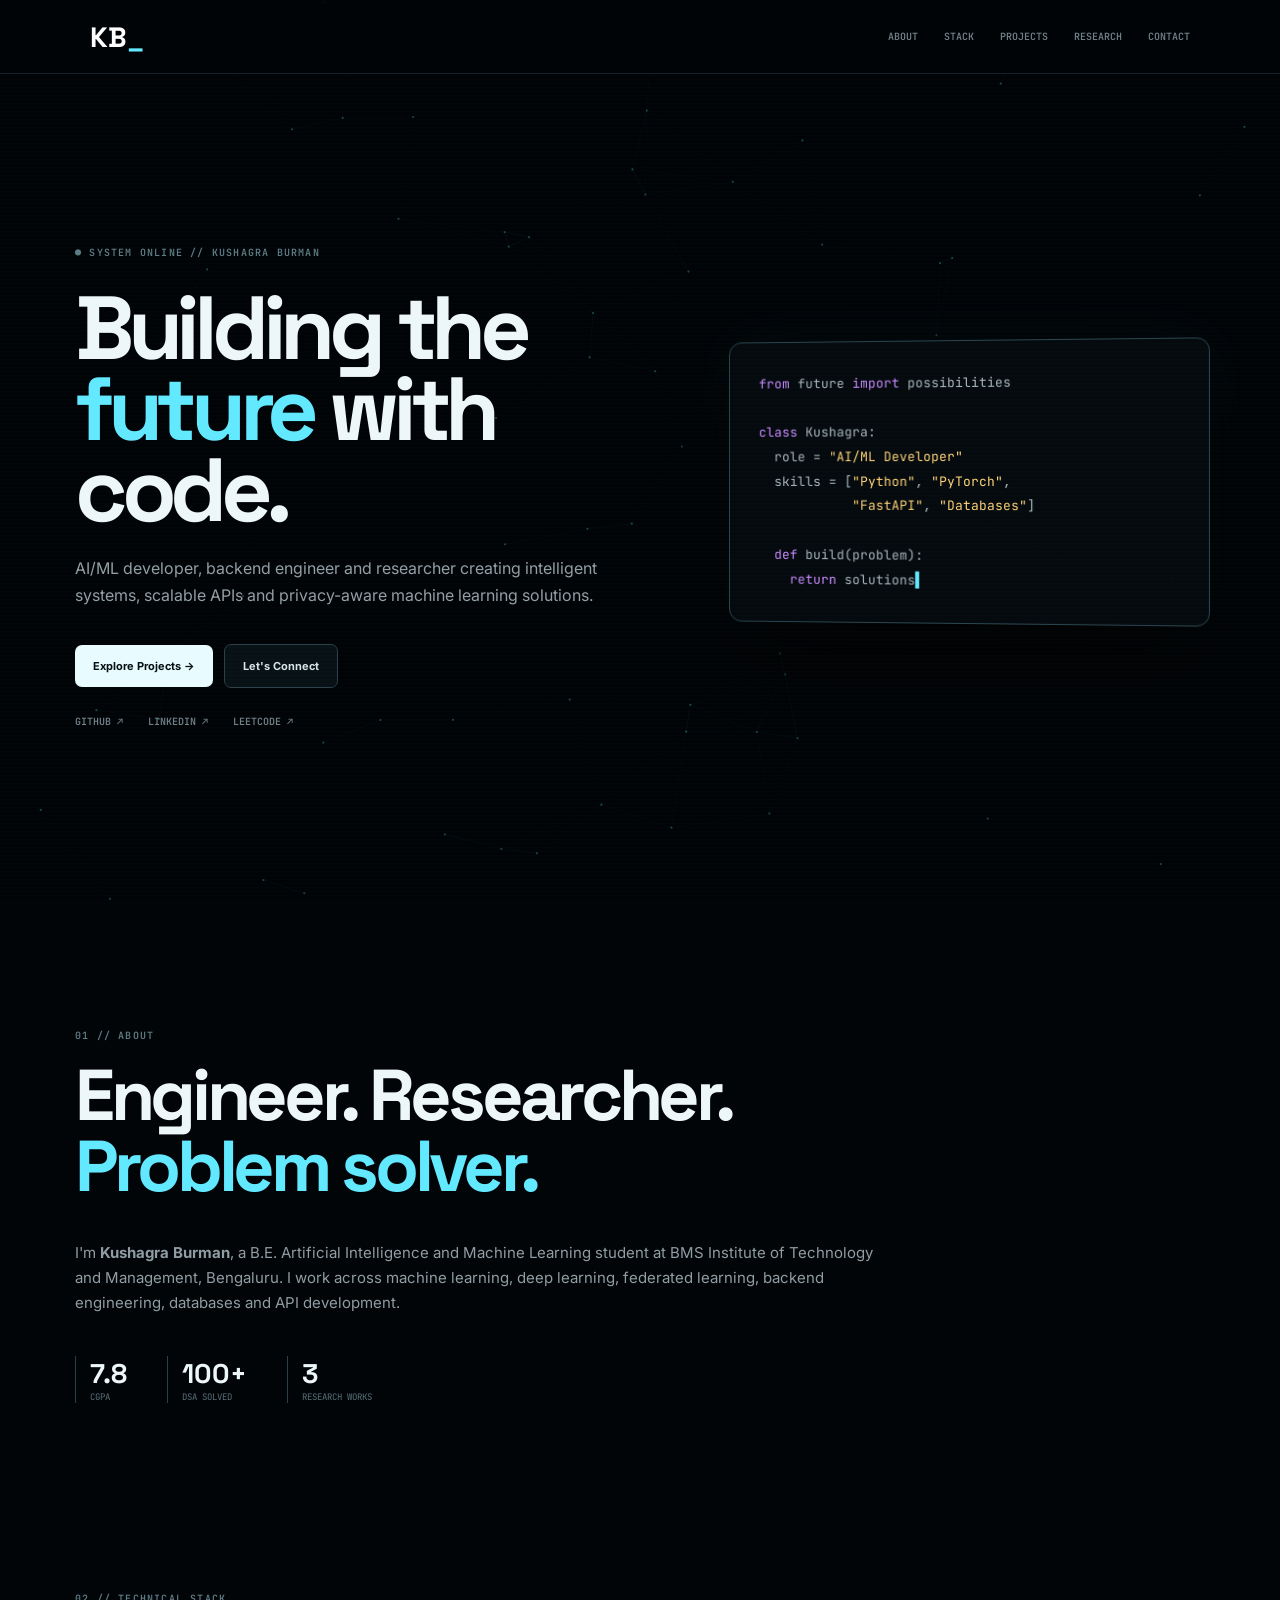
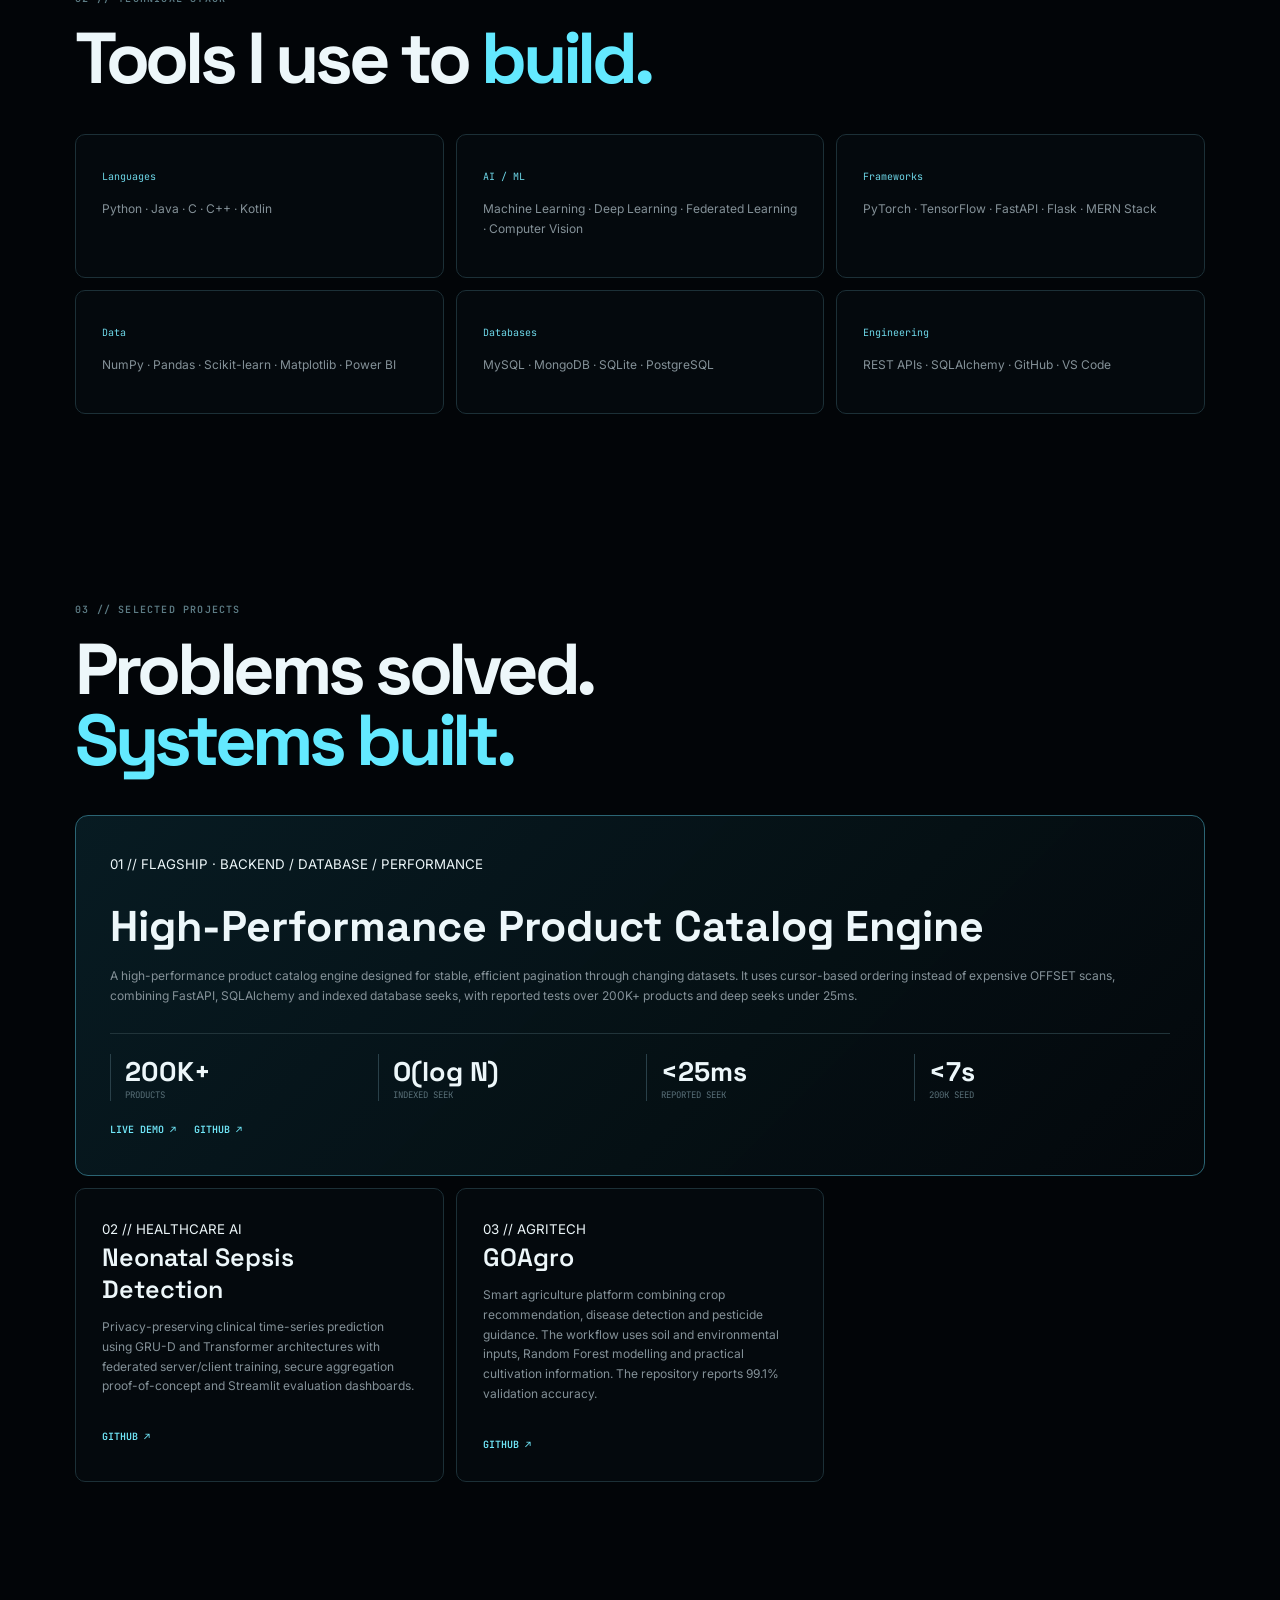
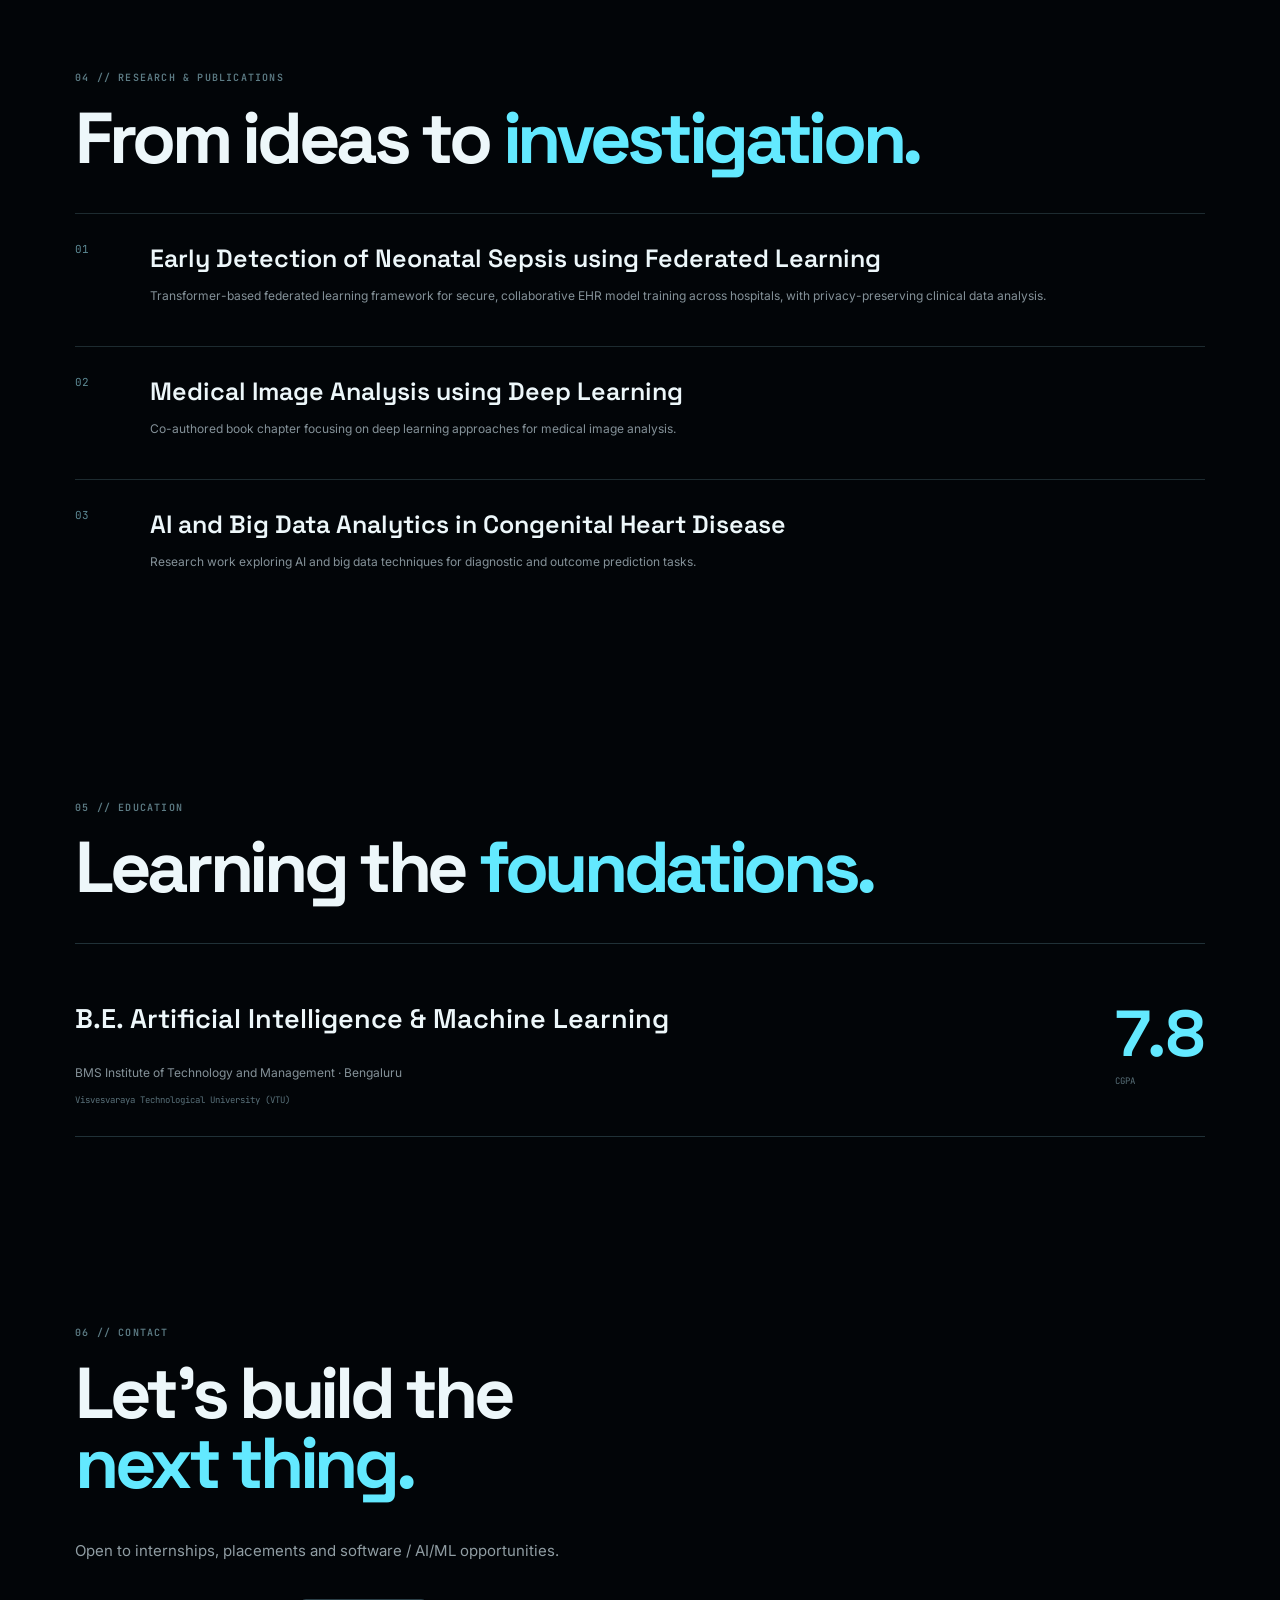
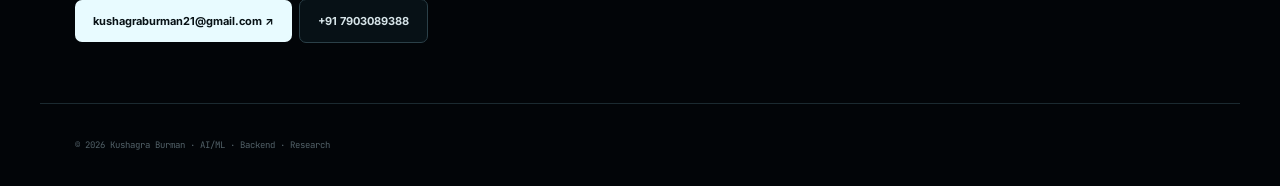
==== index.html @ 0a882d81 "Rename CodeVector project on portfolio" ====
<!doctype html><html><head><meta charset="utf-8"><meta name="viewport" content="width=device-width,initial-scale=1"><title>Kushagra Burman — AI/ML Developer</title><link rel="stylesheet" href="style.css"></head><body><canvas id="matrix"></canvas><canvas id="network"></canvas><header><a href="#home">KB<span>_</span></a><nav><a href="#about">About</a><a href="#skills">Stack</a><a href="#projects">Projects</a><a href="#research">Research</a><a href="#contact">Contact</a></nav></header><main><section id="home" class="hero"><div><small>● SYSTEM ONLINE // KUSHAGRA BURMAN</small><h1>Building the<br><em>future</em> with code.</h1><p>AI/ML developer, backend engineer and researcher creating intelligent systems, scalable APIs and privacy-aware machine learning solutions.</p><a class="btn" href="#projects">Explore Projects →</a> <a class="btn ghost" href="mailto:kushagraburman21@gmail.com">Let's Connect</a><div class="links"><a href="https://github.com/kushagra69yr">GitHub ↗</a><a href="https://www.linkedin.com/in/kushagra-burman-9b5740281/">LinkedIn ↗</a><a href="https://leetcode.com/">LeetCode ↗</a></div></div><pre><span>from</span> future <span>import</span> possibilities

<span>class</span> Kushagra:
  role = <i>"AI/ML Developer"</i>
  skills = [<i>"Python"</i>, <i>"PyTorch"</i>,
            <i>"FastAPI"</i>, <i>"Databases"</i>]

  <span>def</span> build(problem):
    <span>return</span> solutions<span class="cursor">▌</span></pre></section><section id="about"><small>01 // ABOUT</small><h2>Engineer. Researcher.<br><em>Problem solver.</em></h2><p>I'm <b>Kushagra Burman</b>, a B.E. Artificial Intelligence and Machine Learning student at BMS Institute of Technology and Management, Bengaluru. I work across machine learning, deep learning, federated learning, backend engineering, databases and API development.</p><div class="stats"><b>7.8<small>CGPA</small></b><b>100+<small>DSA SOLVED</small></b><b>3<small>RESEARCH WORKS</small></b></div></section><section id="skills"><small>02 // TECHNICAL STACK</small><h2>Tools I use to <em>build.</em></h2><div class="grid"><article><b>Languages</b><p>Python · Java · C · C++ · Kotlin</p></article><article><b>AI / ML</b><p>Machine Learning · Deep Learning · Federated Learning · Computer Vision</p></article><article><b>Frameworks</b><p>PyTorch · TensorFlow · FastAPI · Flask · MERN Stack</p></article><article><b>Data</b><p>NumPy · Pandas · Scikit-learn · Matplotlib · Power BI</p></article><article><b>Databases</b><p>MySQL · MongoDB · SQLite · PostgreSQL</p></article><article><b>Engineering</b><p>REST APIs · SQLAlchemy · GitHub · VS Code</p></article></div></section><section id="projects"><small>03 // SELECTED PROJECTS</small><h2>Problems solved.<br><em>Systems built.</em></h2><article class="featured"><small>01 // FLAGSHIP · BACKEND / DATABASE / PERFORMANCE</small><h3>High-Performance Product Catalog Engine</h3><p>A high-performance product catalog engine designed for stable, efficient pagination through changing datasets. It uses cursor-based ordering instead of expensive OFFSET scans, combining FastAPI, SQLAlchemy and indexed database seeks, with reported tests over 200K+ products and deep seeks under 25ms.</p><div class="metrics"><b>200K+<small>PRODUCTS</small></b><b>O(log N)<small>INDEXED SEEK</small></b><b>&lt;25ms<small>REPORTED SEEK</small></b><b>&lt;7s<small>200K SEED</small></b></div><a href="https://kushagra6922-codevector.hf.space" class="repo">LIVE DEMO ↗</a><a href="https://github.com/kushagra69yr/codevector" class="repo">GITHUB ↗</a></article><div class="grid"><article><small>02 // HEALTHCARE AI</small><h3>Neonatal Sepsis Detection</h3><p>Privacy-preserving clinical time-series prediction using GRU-D and Transformer architectures with federated server/client training, secure aggregation proof-of-concept and Streamlit evaluation dashboards.</p><a href="https://github.com/kushagra69yr/Neonatal-Sepsis" class="repo">GITHUB ↗</a></article><article><small>03 // AGRITECH</small><h3>GOAgro</h3><p>Smart agriculture platform combining crop recommendation, disease detection and pesticide guidance. The workflow uses soil and environmental inputs, Random Forest modelling and practical cultivation information. The repository reports 99.1% validation accuracy.</p><a href="https://github.com/kushagra69yr/GOAgro" class="repo">GITHUB ↗</a></article></div></section><section id="research"><small>04 // RESEARCH & PUBLICATIONS</small><h2>From ideas to <em>investigation.</em></h2><article class="row"><b>01</b><div><h3>Early Detection of Neonatal Sepsis using Federated Learning</h3><p>Transformer-based federated learning framework for secure, collaborative EHR model training across hospitals, with privacy-preserving clinical data analysis.</p></div></article><article class="row"><b>02</b><div><h3>Medical Image Analysis using Deep Learning</h3><p>Co-authored book chapter focusing on deep learning approaches for medical image analysis.</p></div></article><article class="row"><b>03</b><div><h3>AI and Big Data Analytics in Congenital Heart Disease</h3><p>Research work exploring AI and big data techniques for diagnostic and outcome prediction tasks.</p></div></article></section><section><small>05 // EDUCATION</small><h2>Learning the <em>foundations.</em></h2><div class="edu"><div><h3>B.E. Artificial Intelligence & Machine Learning</h3><p>BMS Institute of Technology and Management · Bengaluru</p><small>Visvesvaraya Technological University (VTU)</small></div><strong>7.8<small>CGPA</small></strong></div></section><section id="contact"><small>06 // CONTACT</small><h2>Let's build the<br><em>next thing.</em></h2><p>Open to internships, placements and software / AI/ML opportunities.</p><a class="btn" href="mailto:kushagraburman21@gmail.com">kushagraburman21@gmail.com ↗</a><a class="btn ghost" href="tel:+91 7903089388">+91 7903089388</a></section></main><footer>© 2026 Kushagra Burman · AI/ML · Backend · Research</footer><script src="script.js"></script></body></html>
---- style.css ----
@import url('https://fonts.googleapis.com/css2?family=Inter:wght@400;600;700;800&family=JetBrains+Mono:wght@400;600&family=Space+Grotesk:wght@600;700&display=swap');*{box-sizing:border-box}html{scroll-behavior:smooth}body{margin:0;background:#020508;color:#edf7fa;font-family:Inter,sans-serif;line-height:1.65}canvas{position:fixed;inset:0;width:100%;height:100%;pointer-events:none}#matrix{z-index:-5;opacity:.17}#network{z-index:-4;opacity:.5}body:after{content:'';position:fixed;inset:0;pointer-events:none;z-index:10;background:repeating-linear-gradient(0deg,rgba(255,255,255,.012) 0 1px,transparent 1px 4px)}header{position:fixed;z-index:20;top:0;left:0;right:0;height:74px;padding:0 7%;display:flex;align-items:center;justify-content:space-between;background:rgba(2,5,8,.7);backdrop-filter:blur(18px);border-bottom:1px solid #14232a}header>a{font:700 28px 'Space Grotesk';color:#fff;text-decoration:none}header span,em{color:#63e9ff;font-style:normal}nav{display:flex;gap:26px}nav a,.links a,.repo{font:600 10px 'JetBrains Mono';color:#708087;text-decoration:none;text-transform:uppercase}nav a:hover,.links a:hover,.repo:hover{color:#63e9ff}.hero{min-height:100vh;max-width:1200px;margin:auto;padding:145px 35px 80px;display:grid;grid-template-columns:1.1fr .9fr;align-items:center;gap:60px}.hero small,section>small{font:600 10px 'JetBrains Mono';letter-spacing:.12em;color:#5d7c85}.hero h1{font:700 clamp(58px,7vw,96px)/.9 'Space Grotesk';letter-spacing:-.07em;margin:25px 0}.hero p{max-width:650px;color:#929fa5;font-size:16px}.btn{display:inline-block;margin:20px 7px 0 0;padding:12px 18px;border-radius:7px;background:#e8fbff;color:#071115;text-decoration:none;font-weight:700;font-size:11px}.btn:hover{transform:translateY(-2px);box-shadow:0 0 30px #63e9ff22}.ghost{background:#071116;border:1px solid #2b4048;color:#d7e5e9}.links{display:flex;gap:25px;margin-top:27px}pre{margin:0;background:rgba(5,11,15,.9);border:1px solid #29454f;border-radius:13px;padding:30px;color:#a8b8bd;box-shadow:0 30px 100px #000,0 0 60px #38d8ff0d;font:13px/1.9 'JetBrains Mono';transform:perspective(900px) rotateY(-4deg)}pre span{color:#c88cff}pre i{color:#ffd477;font-style:normal}.cursor{animation:blink 1s infinite;color:#63e9ff!important}@keyframes blink{50%{opacity:0}}section{max-width:1200px;margin:auto;padding:120px 35px 60px}h2{font:700 clamp(44px,6vw,72px)/.98 'Space Grotesk';letter-spacing:-.06em;margin:14px 0 40px}section>p{max-width:800px;color:#909da3;font-size:15px}.stats{display:flex;gap:40px;margin-top:40px}.stats b,.metrics b{font:700 27px 'Space Grotesk';border-left:1px solid #294049;padding-left:14px}.stats small,.metrics small,.edu small{display:block;font:9px 'JetBrains Mono';color:#597079}.grid{display:grid;grid-template-columns:repeat(3,1fr);gap:12px}.grid article{padding:26px;border:1px solid #1c3037;background:#060d11aa;border-radius:10px;transition:.25s}.grid article:hover{transform:translateY(-5px);border-color:#3f7f8e}.grid article>b{font:10px 'JetBrains Mono';color:#6ed8e9}.grid article p,.featured p,.row p,.edu p{font-size:12px;color:#849198}.featured{padding:34px;border:1px solid #2b6574;border-radius:13px;background:linear-gradient(135deg,#0b2730aa,#04090cdd);margin-bottom:12px}.featured h3{font:700 43px 'Space Grotesk';margin:22px 0 8px}.metrics{display:grid;grid-template-columns:repeat(4,1fr);gap:12px;border-top:1px solid #21343a;padding-top:20px;margin-top:28px}.repo{display:inline-block;margin:22px 18px 0 0;color:#71e8fa}.row{display:grid;grid-template-columns:55px 1fr;gap:20px;padding:28px 0;border-top:1px solid #1d2b30}.row>b{color:#5d8a95;font:11px 'JetBrains Mono'}.row h3,.grid h3{font:600 25px 'Space Grotesk';margin:0 0 8px}.edu{display:flex;justify-content:space-between;align-items:center;border-top:1px solid #203137;border-bottom:1px solid #203137;padding:30px 0}.edu h3{font:600 27px 'Space Grotesk'}.edu strong{font:700 65px 'Space Grotesk';color:#63e9ff}footer{max-width:1200px;margin:auto;border-top:1px solid #1b2a30;padding:35px;color:#526168;font:9px 'JetBrains Mono'}@media(max-width:800px){nav{display:none}.hero{grid-template-columns:1fr;padding-top:120px}.grid{grid-template-columns:1fr}.metrics{grid-template-columns:1fr 1fr}.edu{gap:20px}.edu h3{font-size:21px}.edu strong{font-size:45px}}@media(max-width:480px){section,.hero{padding-left:20px;padding-right:20px}.hero h1{font-size:57px}.stats{gap:18px}.stats b{font-size:20px}.metrics{grid-template-columns:1fr}.links{gap:13px;flex-wrap:wrap}}
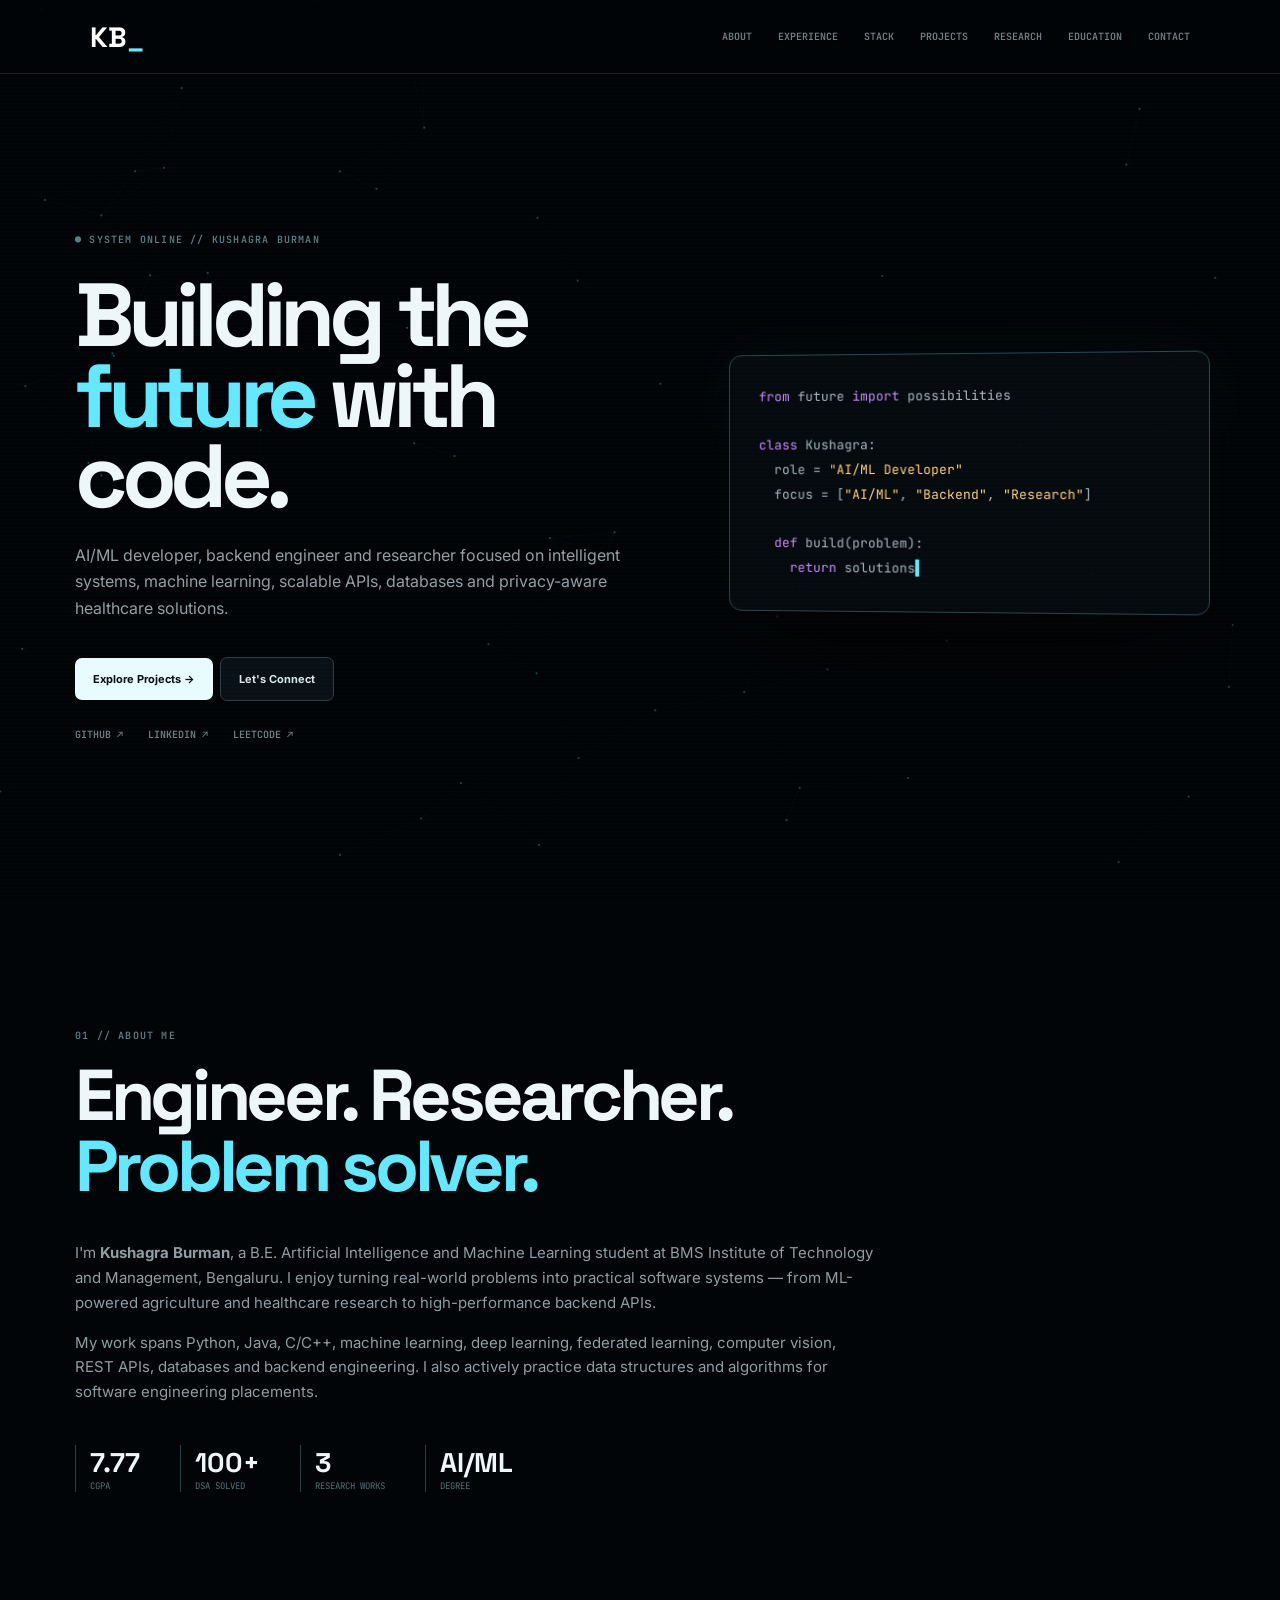
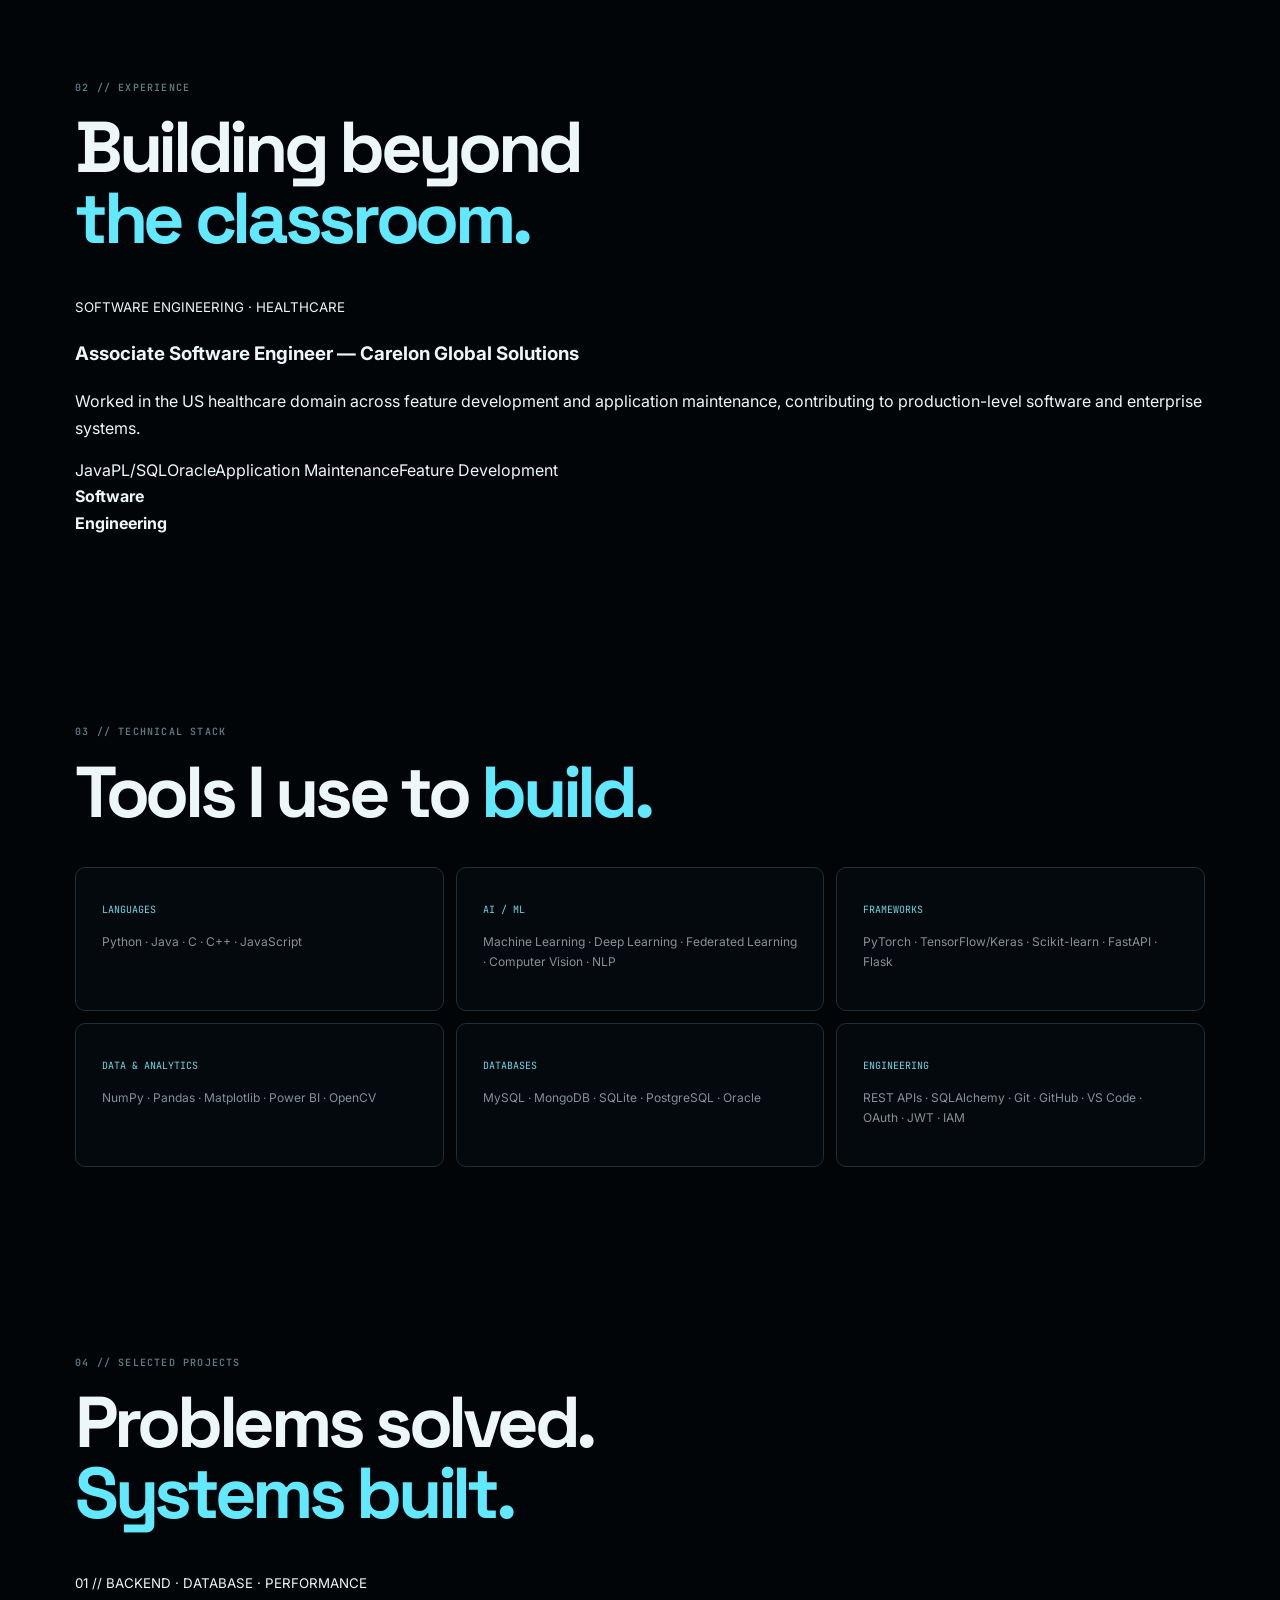
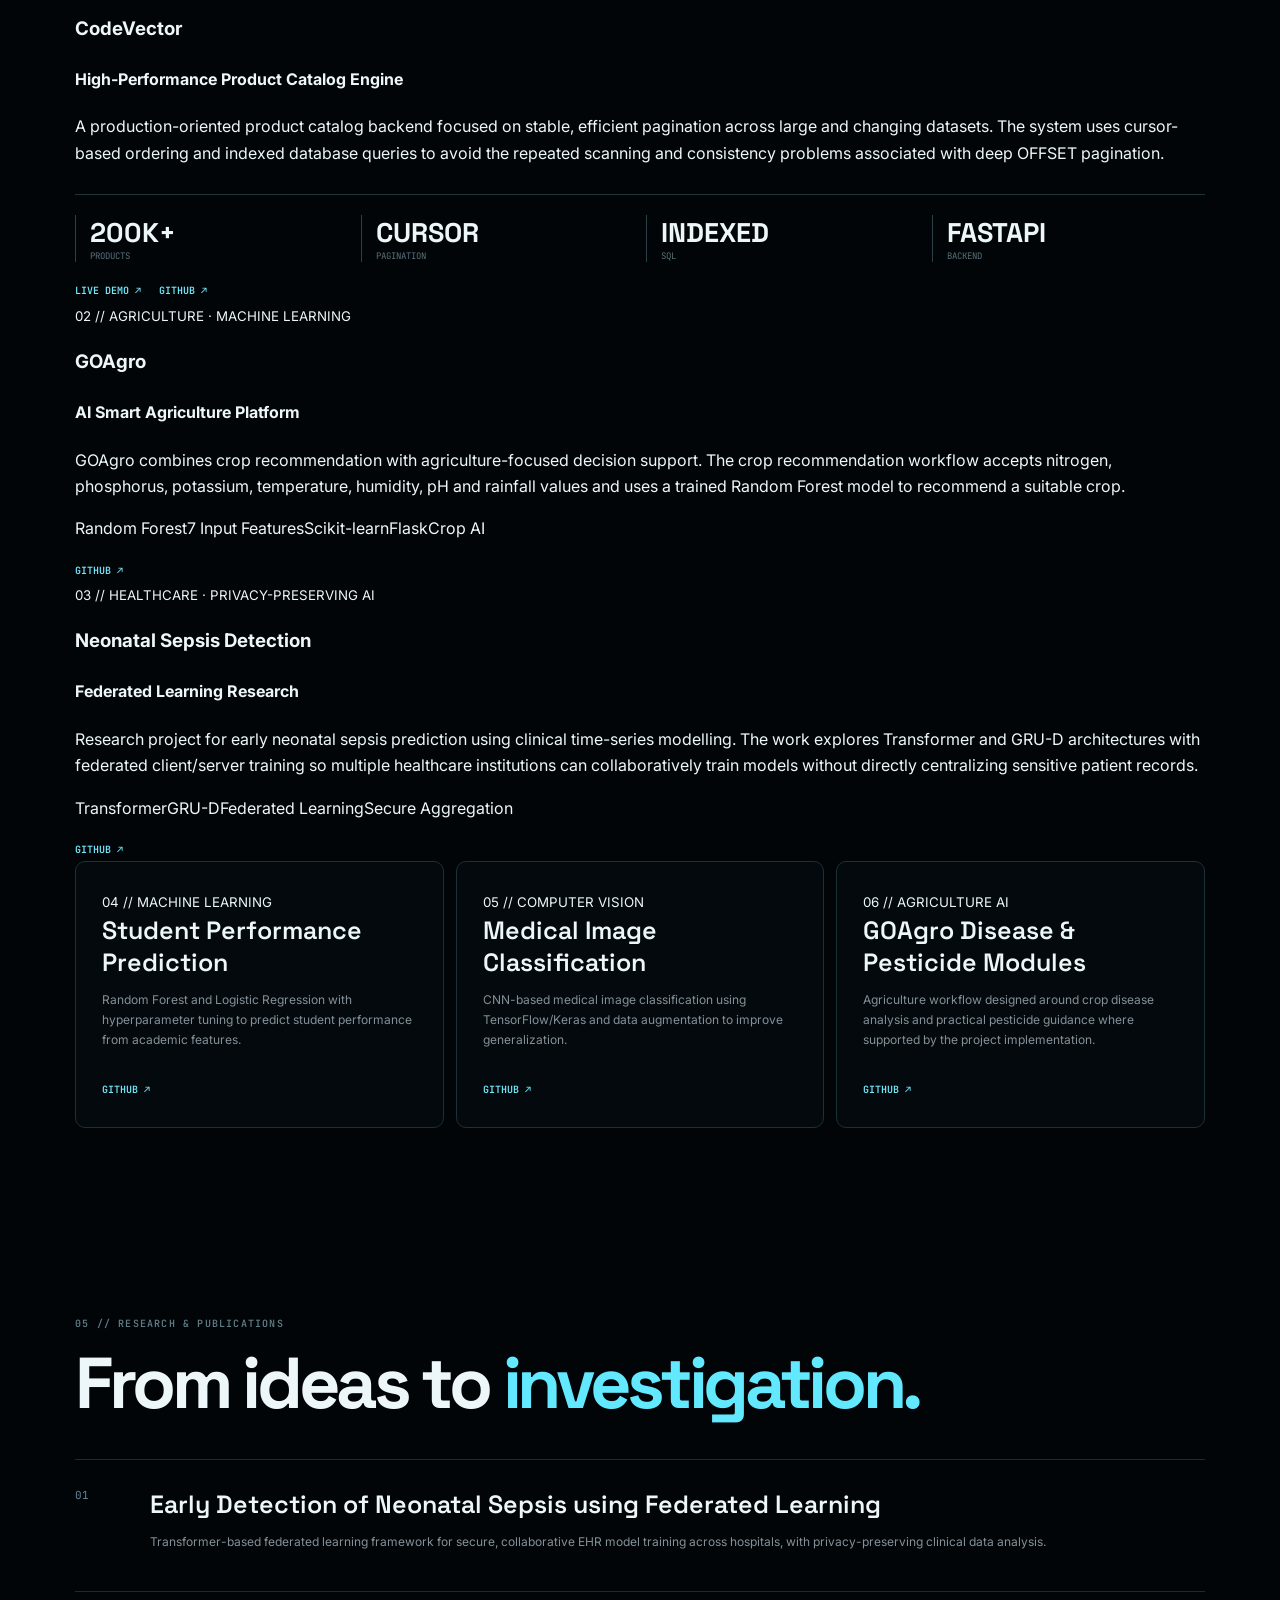
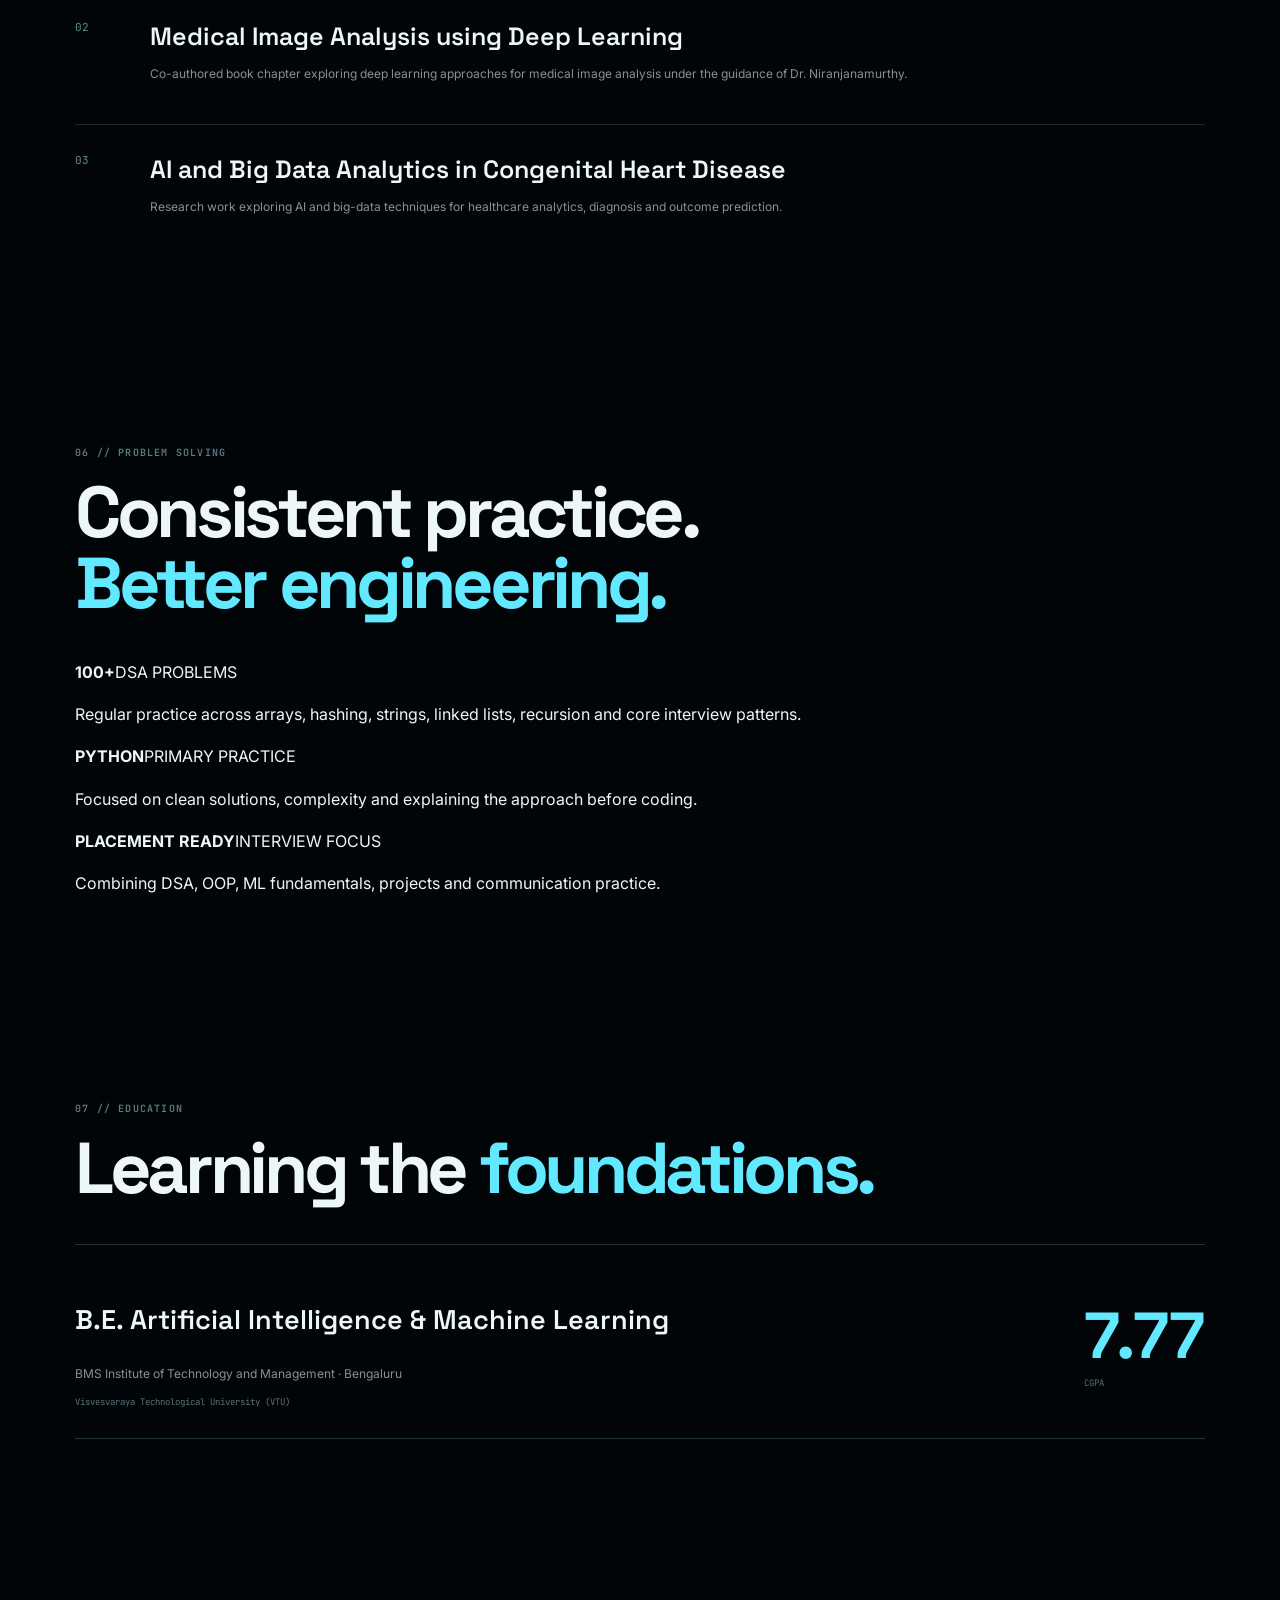
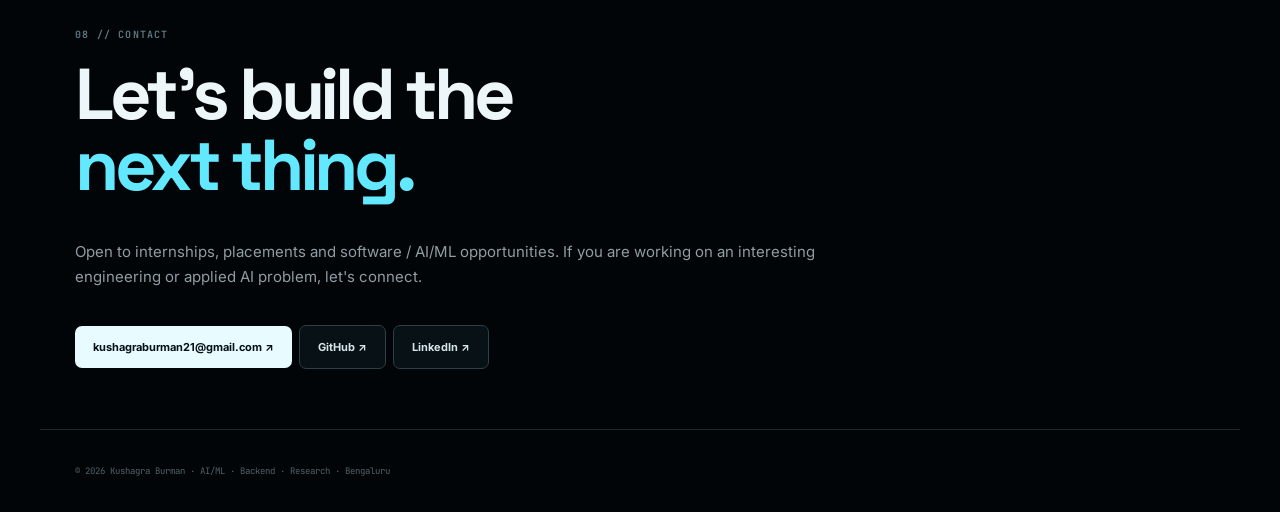
==== commit 264b56bb: "Expand portfolio with complete professional profile, experience, skills, projects, research and educ" ====
--- a/index.html
+++ b/index.html
@@ -1,9 +1,41 @@
-<!doctype html><html><head><meta charset="utf-8"><meta name="viewport" content="width=device-width,initial-scale=1"><title>Kushagra Burman — AI/ML Developer</title><link rel="stylesheet" href="style.css"></head><body><canvas id="matrix"></canvas><canvas id="network"></canvas><header><a href="#home">KB<span>_</span></a><nav><a href="#about">About</a><a href="#skills">Stack</a><a href="#projects">Projects</a><a href="#research">Research</a><a href="#contact">Contact</a></nav></header><main><section id="home" class="hero"><div><small>● SYSTEM ONLINE // KUSHAGRA BURMAN</small><h1>Building the<br><em>future</em> with code.</h1><p>AI/ML developer, backend engineer and researcher creating intelligent systems, scalable APIs and privacy-aware machine learning solutions.</p><a class="btn" href="#projects">Explore Projects →</a> <a class="btn ghost" href="mailto:kushagraburman21@gmail.com">Let's Connect</a><div class="links"><a href="https://github.com/kushagra69yr">GitHub ↗</a><a href="https://www.linkedin.com/in/kushagra-burman-9b5740281/">LinkedIn ↗</a><a href="https://leetcode.com/">LeetCode ↗</a></div></div><pre><span>from</span> future <span>import</span> possibilities
+<!doctype html>
+<html lang="en">
+<head>
+<meta charset="utf-8"><meta name="viewport" content="width=device-width,initial-scale=1">
+<meta name="description" content="Kushagra Burman — AI/ML Developer, Backend Engineer and Researcher. Portfolio of machine learning, backend and healthcare AI projects.">
+<title>Kushagra Burman — AI/ML Developer · Backend Engineer · Researcher</title><link rel="stylesheet" href="style.css">
+</head>
+<body>
+<canvas id="matrix"></canvas><canvas id="network"></canvas>
+<header><a href="#home">KB<span>_</span></a><nav><a href="#about">About</a><a href="#experience">Experience</a><a href="#skills">Stack</a><a href="#projects">Projects</a><a href="#research">Research</a><a href="#education">Education</a><a href="#contact">Contact</a></nav></header>
+<main>
+<section id="home" class="hero"><div><small>● SYSTEM ONLINE // KUSHAGRA BURMAN</small><h1>Building the<br><em>future</em> with code.</h1><p>AI/ML developer, backend engineer and researcher focused on intelligent systems, machine learning, scalable APIs, databases and privacy-aware healthcare solutions.</p><a class="btn" href="#projects">Explore Projects →</a><a class="btn ghost" href="mailto:kushagraburman21@gmail.com">Let's Connect</a><div class="links"><a href="https://github.com/kushagra69yr">GitHub ↗</a><a href="https://www.linkedin.com/in/kushagra-burman-9b5740281/">LinkedIn ↗</a><a href="https://leetcode.com/">LeetCode ↗</a></div></div><pre><span>from</span> future <span>import</span> possibilities
 
 <span>class</span> Kushagra:
   role = <i>"AI/ML Developer"</i>
-  skills = [<i>"Python"</i>, <i>"PyTorch"</i>,
-            <i>"FastAPI"</i>, <i>"Databases"</i>]
+  focus = [<i>"AI/ML"</i>, <i>"Backend"</i>, <i>"Research"</i>]
 
   <span>def</span> build(problem):
-    <span>return</span> solutions<span class="cursor">▌</span></pre></section><section id="about"><small>01 // ABOUT</small><h2>Engineer. Researcher.<br><em>Problem solver.</em></h2><p>I'm <b>Kushagra Burman</b>, a B.E. Artificial Intelligence and Machine Learning student at BMS Institute of Technology and Management, Bengaluru. I work across machine learning, deep learning, federated learning, backend engineering, databases and API development.</p><div class="stats"><b>7.8<small>CGPA</small></b><b>100+<small>DSA SOLVED</small></b><b>3<small>RESEARCH WORKS</small></b></div></section><section id="skills"><small>02 // TECHNICAL STACK</small><h2>Tools I use to <em>build.</em></h2><div class="grid"><article><b>Languages</b><p>Python · Java · C · C++ · Kotlin</p></article><article><b>AI / ML</b><p>Machine Learning · Deep Learning · Federated Learning · Computer Vision</p></article><article><b>Frameworks</b><p>PyTorch · TensorFlow · FastAPI · Flask · MERN Stack</p></article><article><b>Data</b><p>NumPy · Pandas · Scikit-learn · Matplotlib · Power BI</p></article><article><b>Databases</b><p>MySQL · MongoDB · SQLite · PostgreSQL</p></article><article><b>Engineering</b><p>REST APIs · SQLAlchemy · GitHub · VS Code</p></article></div></section><section id="projects"><small>03 // SELECTED PROJECTS</small><h2>Problems solved.<br><em>Systems built.</em></h2><article class="featured"><small>01 // FLAGSHIP · BACKEND / DATABASE / PERFORMANCE</small><h3>High-Performance Product Catalog Engine</h3><p>A high-performance product catalog engine designed for stable, efficient pagination through changing datasets. It uses cursor-based ordering instead of expensive OFFSET scans, combining FastAPI, SQLAlchemy and indexed database seeks, with reported tests over 200K+ products and deep seeks under 25ms.</p><div class="metrics"><b>200K+<small>PRODUCTS</small></b><b>O(log N)<small>INDEXED SEEK</small></b><b>&lt;25ms<small>REPORTED SEEK</small></b><b>&lt;7s<small>200K SEED</small></b></div><a href="https://kushagra6922-codevector.hf.space" class="repo">LIVE DEMO ↗</a><a href="https://github.com/kushagra69yr/codevector" class="repo">GITHUB ↗</a></article><div class="grid"><article><small>02 // HEALTHCARE AI</small><h3>Neonatal Sepsis Detection</h3><p>Privacy-preserving clinical time-series prediction using GRU-D and Transformer architectures with federated server/client training, secure aggregation proof-of-concept and Streamlit evaluation dashboards.</p><a href="https://github.com/kushagra69yr/Neonatal-Sepsis" class="repo">GITHUB ↗</a></article><article><small>03 // AGRITECH</small><h3>GOAgro</h3><p>Smart agriculture platform combining crop recommendation, disease detection and pesticide guidance. The workflow uses soil and environmental inputs, Random Forest modelling and practical cultivation information. The repository reports 99.1% validation accuracy.</p><a href="https://github.com/kushagra69yr/GOAgro" class="repo">GITHUB ↗</a></article></div></section><section id="research"><small>04 // RESEARCH & PUBLICATIONS</small><h2>From ideas to <em>investigation.</em></h2><article class="row"><b>01</b><div><h3>Early Detection of Neonatal Sepsis using Federated Learning</h3><p>Transformer-based federated learning framework for secure, collaborative EHR model training across hospitals, with privacy-preserving clinical data analysis.</p></div></article><article class="row"><b>02</b><div><h3>Medical Image Analysis using Deep Learning</h3><p>Co-authored book chapter focusing on deep learning approaches for medical image analysis.</p></div></article><article class="row"><b>03</b><div><h3>AI and Big Data Analytics in Congenital Heart Disease</h3><p>Research work exploring AI and big data techniques for diagnostic and outcome prediction tasks.</p></div></article></section><section><small>05 // EDUCATION</small><h2>Learning the <em>foundations.</em></h2><div class="edu"><div><h3>B.E. Artificial Intelligence & Machine Learning</h3><p>BMS Institute of Technology and Management · Bengaluru</p><small>Visvesvaraya Technological University (VTU)</small></div><strong>7.8<small>CGPA</small></strong></div></section><section id="contact"><small>06 // CONTACT</small><h2>Let's build the<br><em>next thing.</em></h2><p>Open to internships, placements and software / AI/ML opportunities.</p><a class="btn" href="mailto:kushagraburman21@gmail.com">kushagraburman21@gmail.com ↗</a><a class="btn ghost" href="tel:+91 7903089388">+91 7903089388</a></section></main><footer>© 2026 Kushagra Burman · AI/ML · Backend · Research</footer><script src="script.js"></script></body></html>+    <span>return</span> solutions<span class="cursor">▌</span></pre></section>
+
+<section id="about"><small>01 // ABOUT ME</small><h2>Engineer. Researcher.<br><em>Problem solver.</em></h2><p>I'm <b>Kushagra Burman</b>, a B.E. Artificial Intelligence and Machine Learning student at BMS Institute of Technology and Management, Bengaluru. I enjoy turning real-world problems into practical software systems — from ML-powered agriculture and healthcare research to high-performance backend APIs.</p><p>My work spans Python, Java, C/C++, machine learning, deep learning, federated learning, computer vision, REST APIs, databases and backend engineering. I also actively practice data structures and algorithms for software engineering placements.</p><div class="stats"><b>7.77<small>CGPA</small></b><b>100+<small>DSA SOLVED</small></b><b>3<small>RESEARCH WORKS</small></b><b>AI/ML<small>DEGREE</small></b></div></section>
+
+<section id="experience"><small>02 // EXPERIENCE</small><h2>Building beyond<br><em>the classroom.</em></h2><article class="experience"><div><small>SOFTWARE ENGINEERING · HEALTHCARE</small><h3>Associate Software Engineer — Carelon Global Solutions</h3><p>Worked in the US healthcare domain across feature development and application maintenance, contributing to production-level software and enterprise systems.</p><div class="chips"><span>Java</span><span>PL/SQL</span><span>Oracle</span><span>Application Maintenance</span><span>Feature Development</span></div></div><strong>Software<br>Engineering</strong></article></section>
+
+<section id="skills"><small>03 // TECHNICAL STACK</small><h2>Tools I use to <em>build.</em></h2><div class="grid"><article><b>LANGUAGES</b><p>Python · Java · C · C++ · JavaScript</p></article><article><b>AI / ML</b><p>Machine Learning · Deep Learning · Federated Learning · Computer Vision · NLP</p></article><article><b>FRAMEWORKS</b><p>PyTorch · TensorFlow/Keras · Scikit-learn · FastAPI · Flask</p></article><article><b>DATA & ANALYTICS</b><p>NumPy · Pandas · Matplotlib · Power BI · OpenCV</p></article><article><b>DATABASES</b><p>MySQL · MongoDB · SQLite · PostgreSQL · Oracle</p></article><article><b>ENGINEERING</b><p>REST APIs · SQLAlchemy · Git · GitHub · VS Code · OAuth · JWT · IAM</p></article></div></section>
+
+<section id="projects"><small>04 // SELECTED PROJECTS</small><h2>Problems solved.<br><em>Systems built.</em></h2>
+<article class="project-card codevector"><div class="project-image"></div><div class="project-content"><small>01 // BACKEND · DATABASE · PERFORMANCE</small><h3>CodeVector</h3><h4>High-Performance Product Catalog Engine</h4><p>A production-oriented product catalog backend focused on stable, efficient pagination across large and changing datasets. The system uses cursor-based ordering and indexed database queries to avoid the repeated scanning and consistency problems associated with deep OFFSET pagination.</p><div class="metrics"><b>200K+<small>PRODUCTS</small></b><b>CURSOR<small>PAGINATION</small></b><b>INDEXED<small>SQL</small></b><b>FASTAPI<small>BACKEND</small></b></div><a href="https://kushagra6922-codevector.hf.space" class="repo">LIVE DEMO ↗</a><a href="https://github.com/kushagra69yr/codevector" class="repo">GITHUB ↗</a></div></article>
+<article class="project-card goagro"><div class="project-image"></div><div class="project-content"><small>02 // AGRICULTURE · MACHINE LEARNING</small><h3>GOAgro</h3><h4>AI Smart Agriculture Platform</h4><p>GOAgro combines crop recommendation with agriculture-focused decision support. The crop recommendation workflow accepts nitrogen, phosphorus, potassium, temperature, humidity, pH and rainfall values and uses a trained Random Forest model to recommend a suitable crop.</p><div class="chips"><span>Random Forest</span><span>7 Input Features</span><span>Scikit-learn</span><span>Flask</span><span>Crop AI</span></div><a href="https://github.com/kushagra69yr/GOAgro" class="repo">GITHUB ↗</a></div></article>
+<article class="project-card sepsis"><div class="project-image"></div><div class="project-content"><small>03 // HEALTHCARE · PRIVACY-PRESERVING AI</small><h3>Neonatal Sepsis Detection</h3><h4>Federated Learning Research</h4><p>Research project for early neonatal sepsis prediction using clinical time-series modelling. The work explores Transformer and GRU-D architectures with federated client/server training so multiple healthcare institutions can collaboratively train models without directly centralizing sensitive patient records.</p><div class="chips"><span>Transformer</span><span>GRU-D</span><span>Federated Learning</span><span>Secure Aggregation</span></div><a href="https://github.com/kushagra69yr/Neonatal-Sepsis" class="repo">GITHUB ↗</a></div></article>
+<div class="grid project-mini"><article><small>04 // MACHINE LEARNING</small><h3>Student Performance Prediction</h3><p>Random Forest and Logistic Regression with hyperparameter tuning to predict student performance from academic features.</p><a href="https://github.com/kushagra69yr" class="repo">GITHUB ↗</a></article><article><small>05 // COMPUTER VISION</small><h3>Medical Image Classification</h3><p>CNN-based medical image classification using TensorFlow/Keras and data augmentation to improve generalization.</p><a href="https://github.com/kushagra69yr" class="repo">GITHUB ↗</a></article><article><small>06 // AGRICULTURE AI</small><h3>GOAgro Disease & Pesticide Modules</h3><p>Agriculture workflow designed around crop disease analysis and practical pesticide guidance where supported by the project implementation.</p><a href="https://github.com/kushagra69yr/GOAgro" class="repo">GITHUB ↗</a></article></div></section>
+
+<section id="research"><small>05 // RESEARCH & PUBLICATIONS</small><h2>From ideas to <em>investigation.</em></h2><article class="row"><b>01</b><div><h3>Early Detection of Neonatal Sepsis using Federated Learning</h3><p>Transformer-based federated learning framework for secure, collaborative EHR model training across hospitals, with privacy-preserving clinical data analysis.</p></div></article><article class="row"><b>02</b><div><h3>Medical Image Analysis using Deep Learning</h3><p>Co-authored book chapter exploring deep learning approaches for medical image analysis under the guidance of Dr. Niranjanamurthy.</p></div></article><article class="row"><b>03</b><div><h3>AI and Big Data Analytics in Congenital Heart Disease</h3><p>Research work exploring AI and big-data techniques for healthcare analytics, diagnosis and outcome prediction.</p></div></article></section>
+
+<section id="coding"><small>06 // PROBLEM SOLVING</small><h2>Consistent practice.<br><em>Better engineering.</em></h2><div class="coding-grid"><article><strong>100+</strong><span>DSA PROBLEMS</span><p>Regular practice across arrays, hashing, strings, linked lists, recursion and core interview patterns.</p></article><article><strong>PYTHON</strong><span>PRIMARY PRACTICE</span><p>Focused on clean solutions, complexity and explaining the approach before coding.</p></article><article><strong>PLACEMENT READY</strong><span>INTERVIEW FOCUS</span><p>Combining DSA, OOP, ML fundamentals, projects and communication practice.</p></article></div></section>
+
+<section id="education"><small>07 // EDUCATION</small><h2>Learning the <em>foundations.</em></h2><div class="edu"><div><h3>B.E. Artificial Intelligence & Machine Learning</h3><p>BMS Institute of Technology and Management · Bengaluru</p><small>Visvesvaraya Technological University (VTU)</small></div><strong>7.77<small>CGPA</small></strong></div></section>
+
+<section id="contact"><small>08 // CONTACT</small><h2>Let's build the<br><em>next thing.</em></h2><p>Open to internships, placements and software / AI/ML opportunities. If you are working on an interesting engineering or applied AI problem, let's connect.</p><a class="btn" href="mailto:kushagraburman21@gmail.com">kushagraburman21@gmail.com ↗</a><a class="btn ghost" href="https://github.com/kushagra69yr">GitHub ↗</a><a class="btn ghost" href="https://www.linkedin.com/in/kushagra-burman-9b5740281/">LinkedIn ↗</a></section>
+</main><footer>© 2026 Kushagra Burman · AI/ML · Backend · Research · Bengaluru</footer><script src="script.js"></script>
+</body></html>
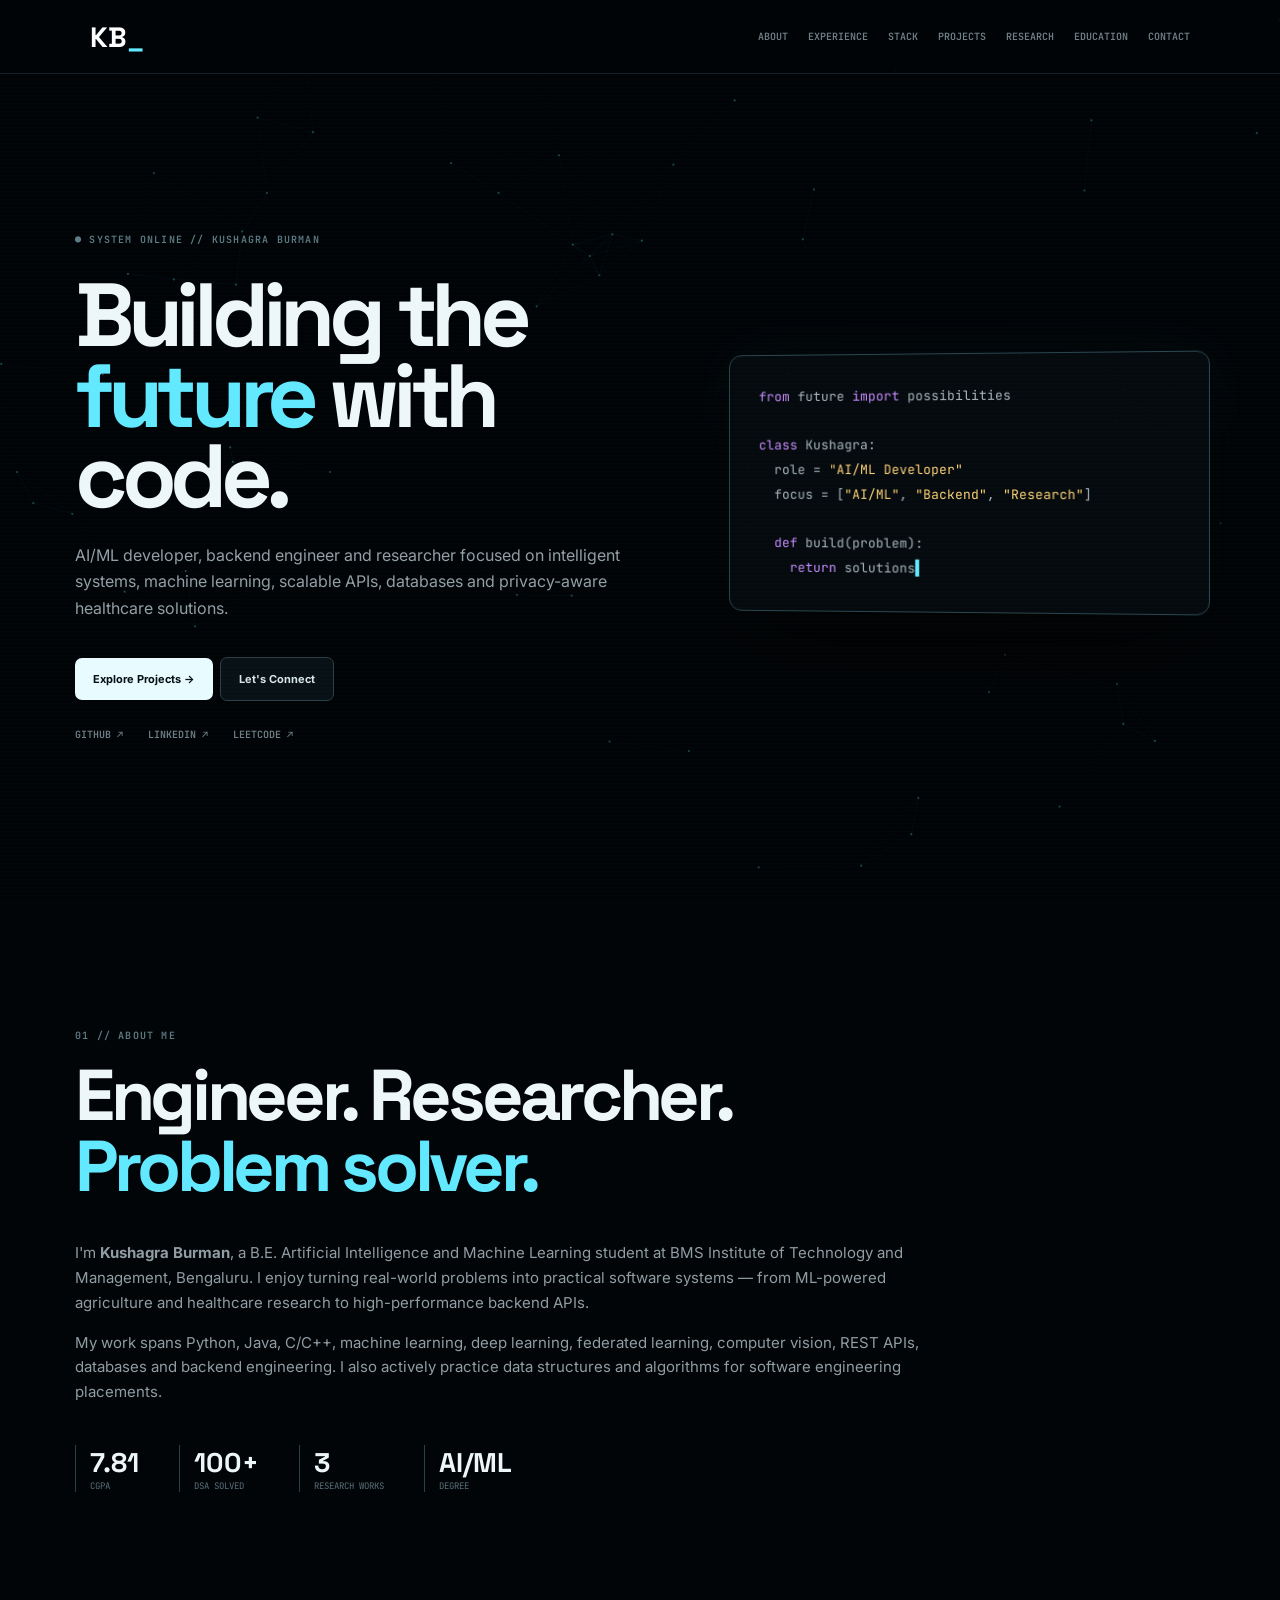
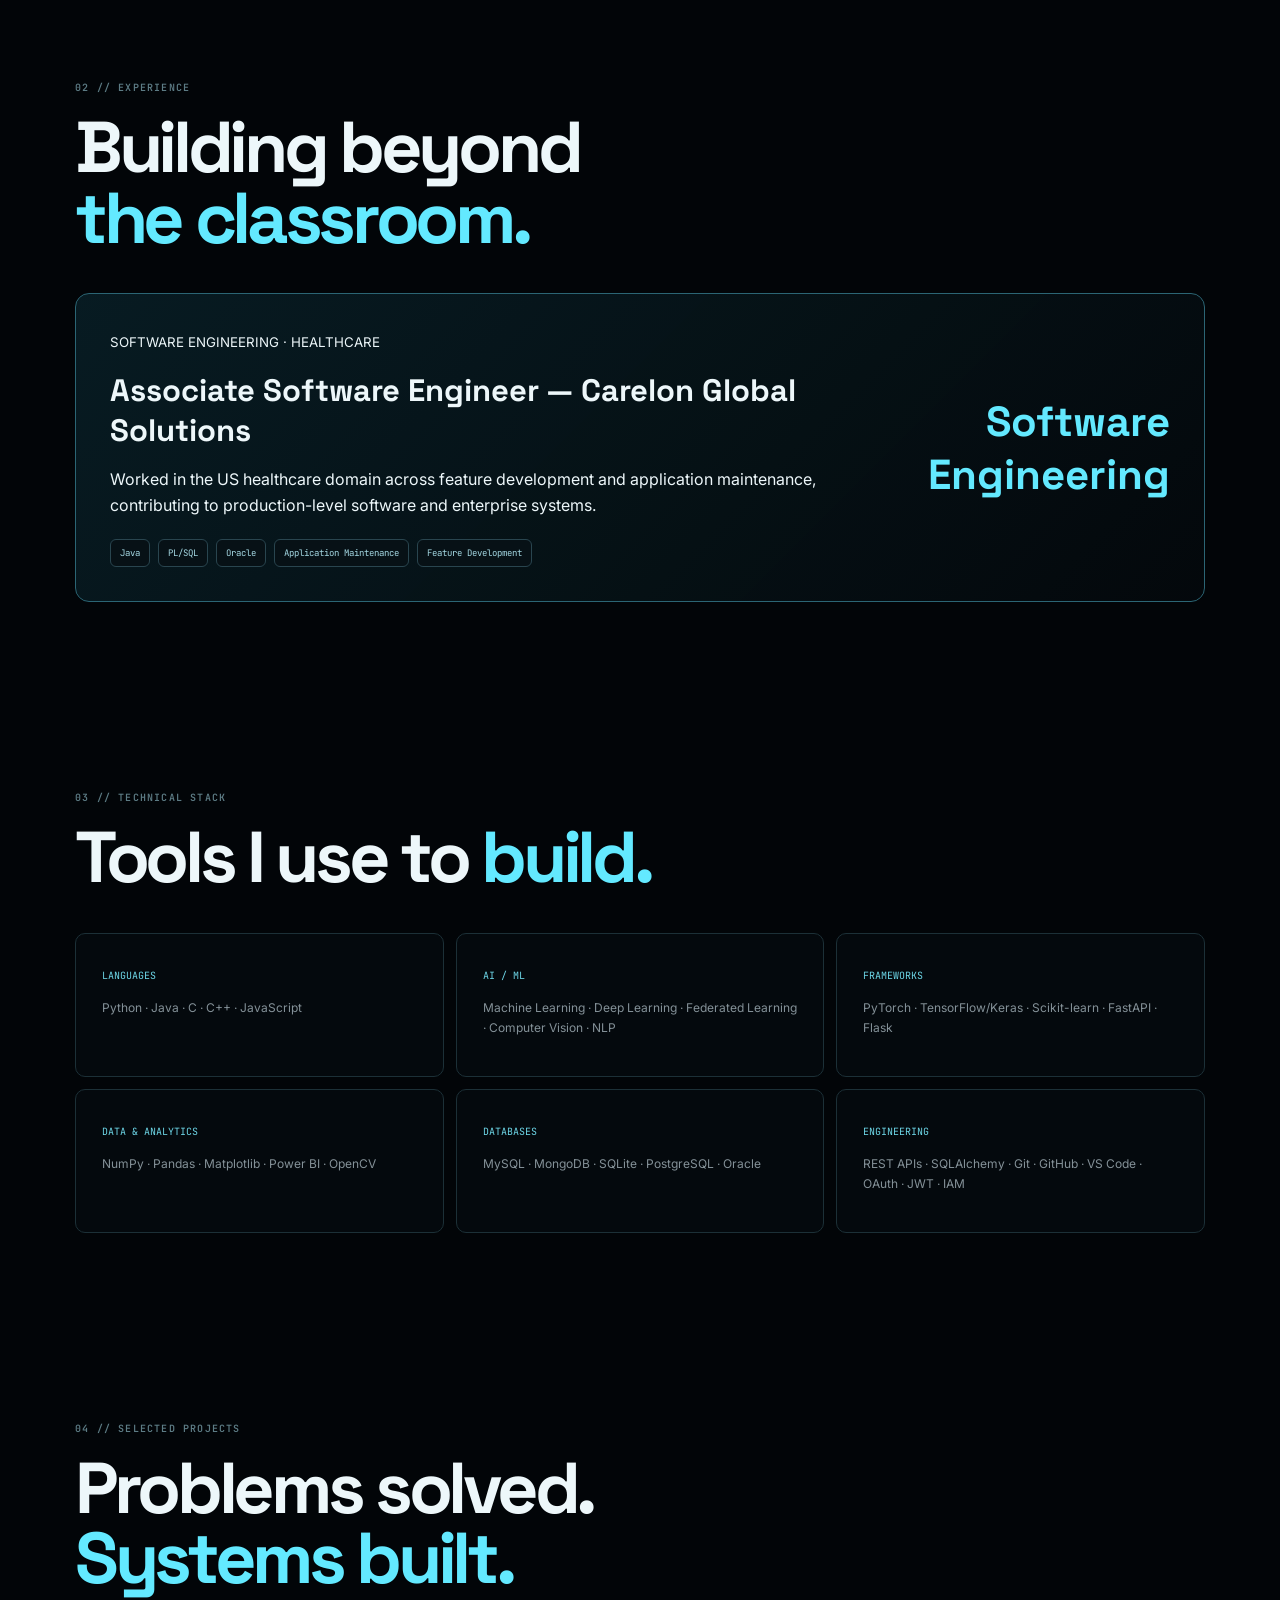
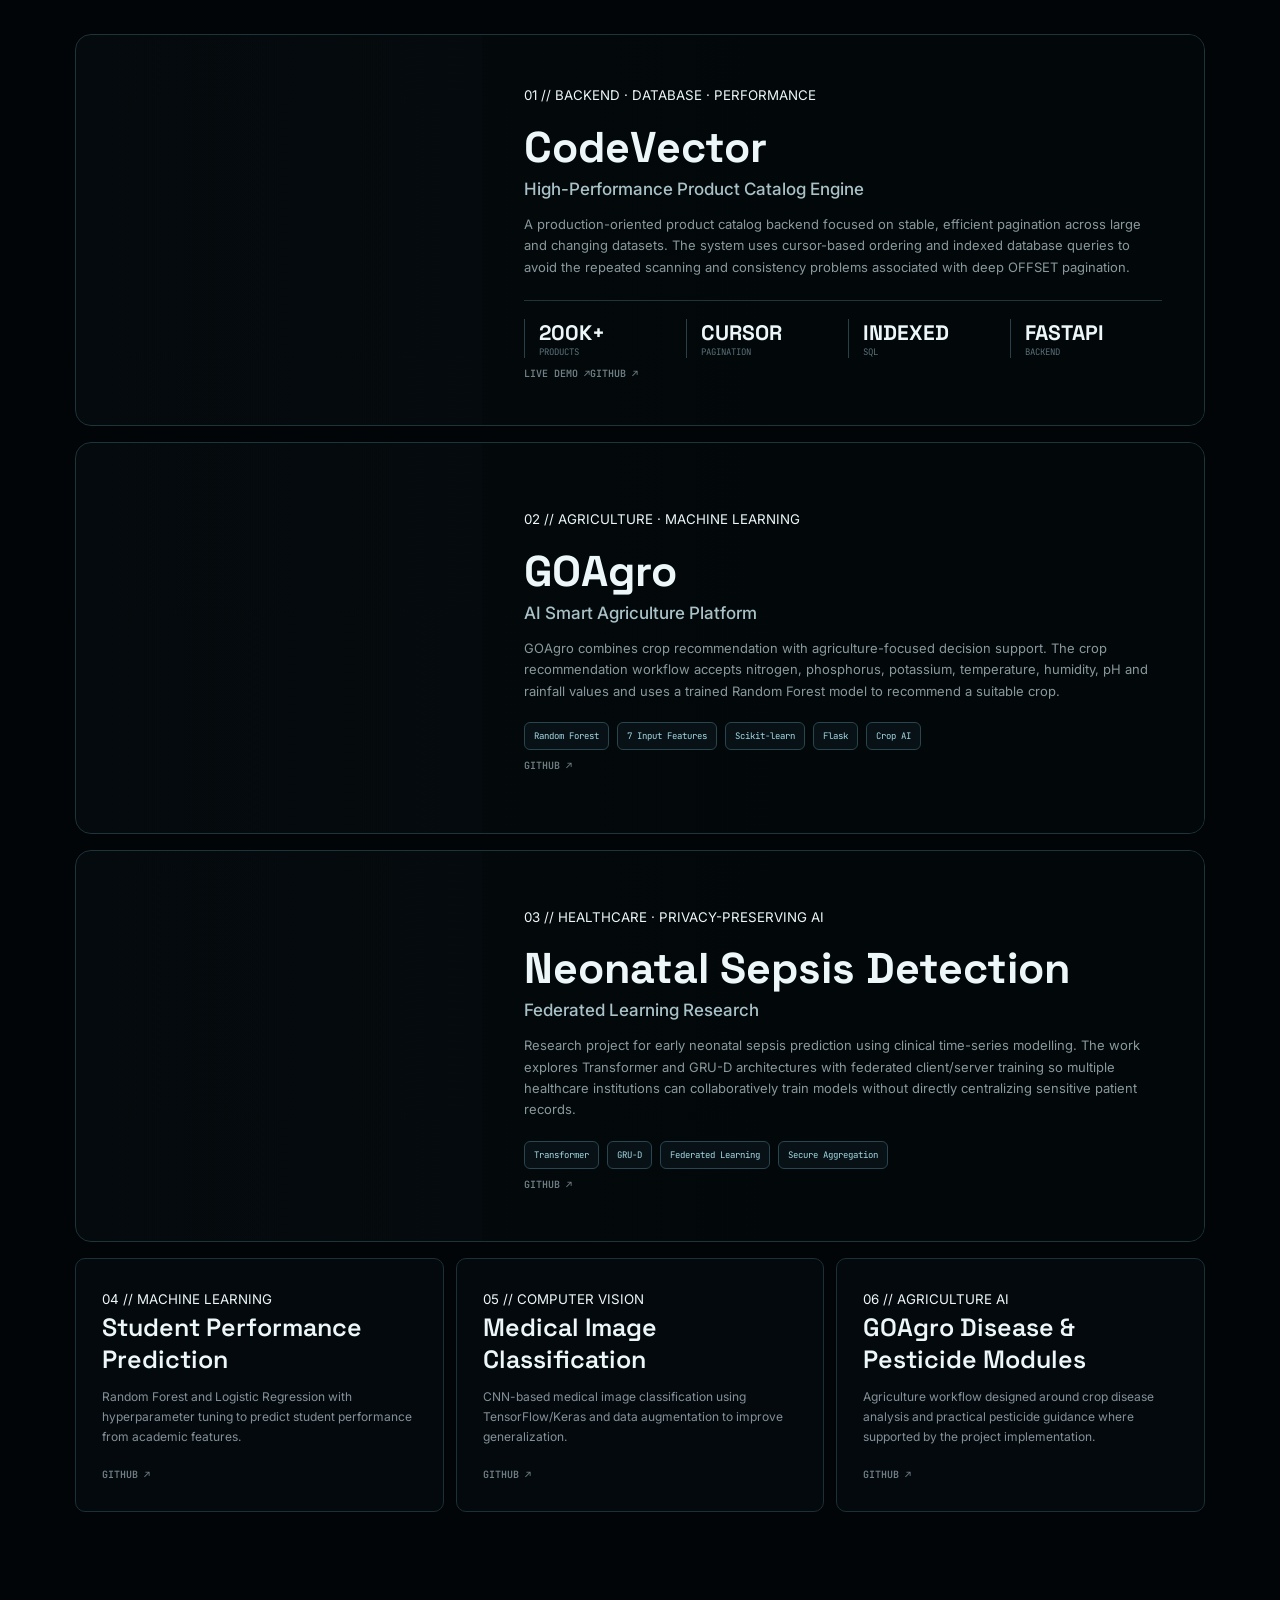
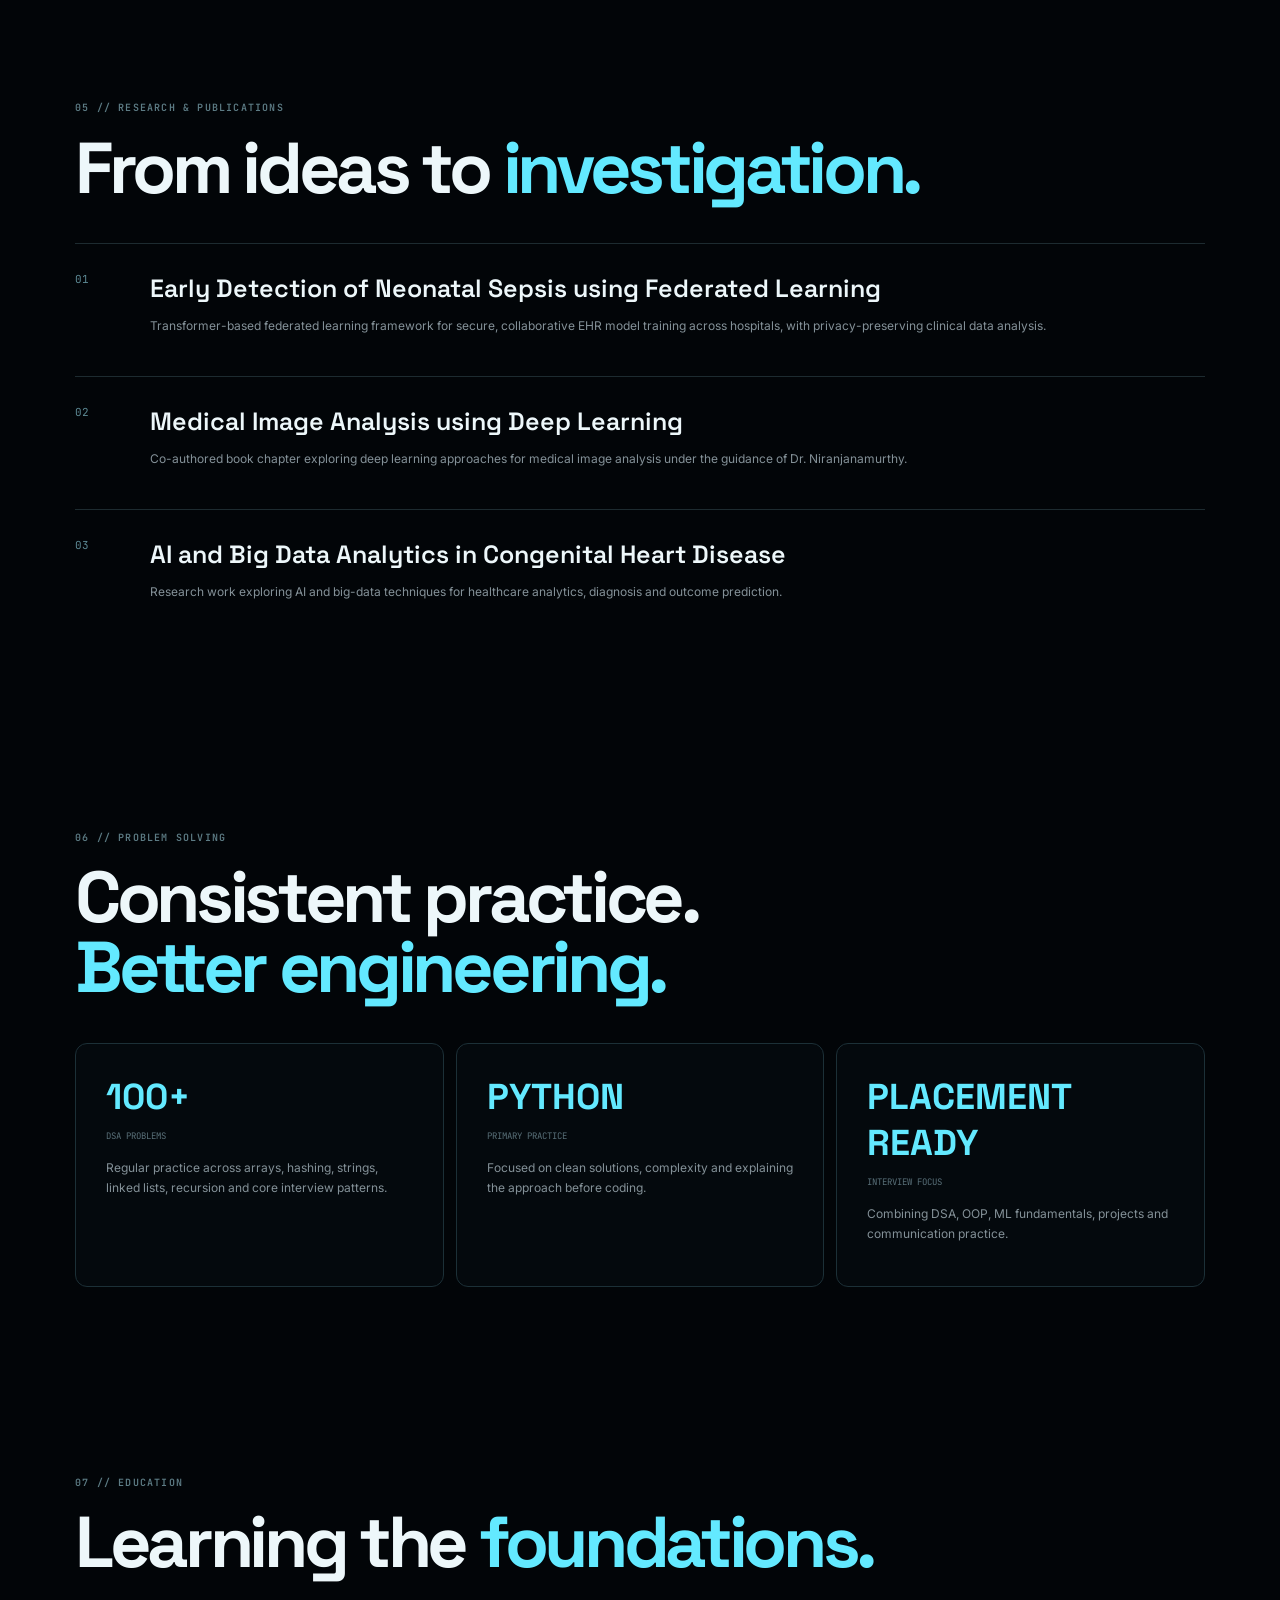
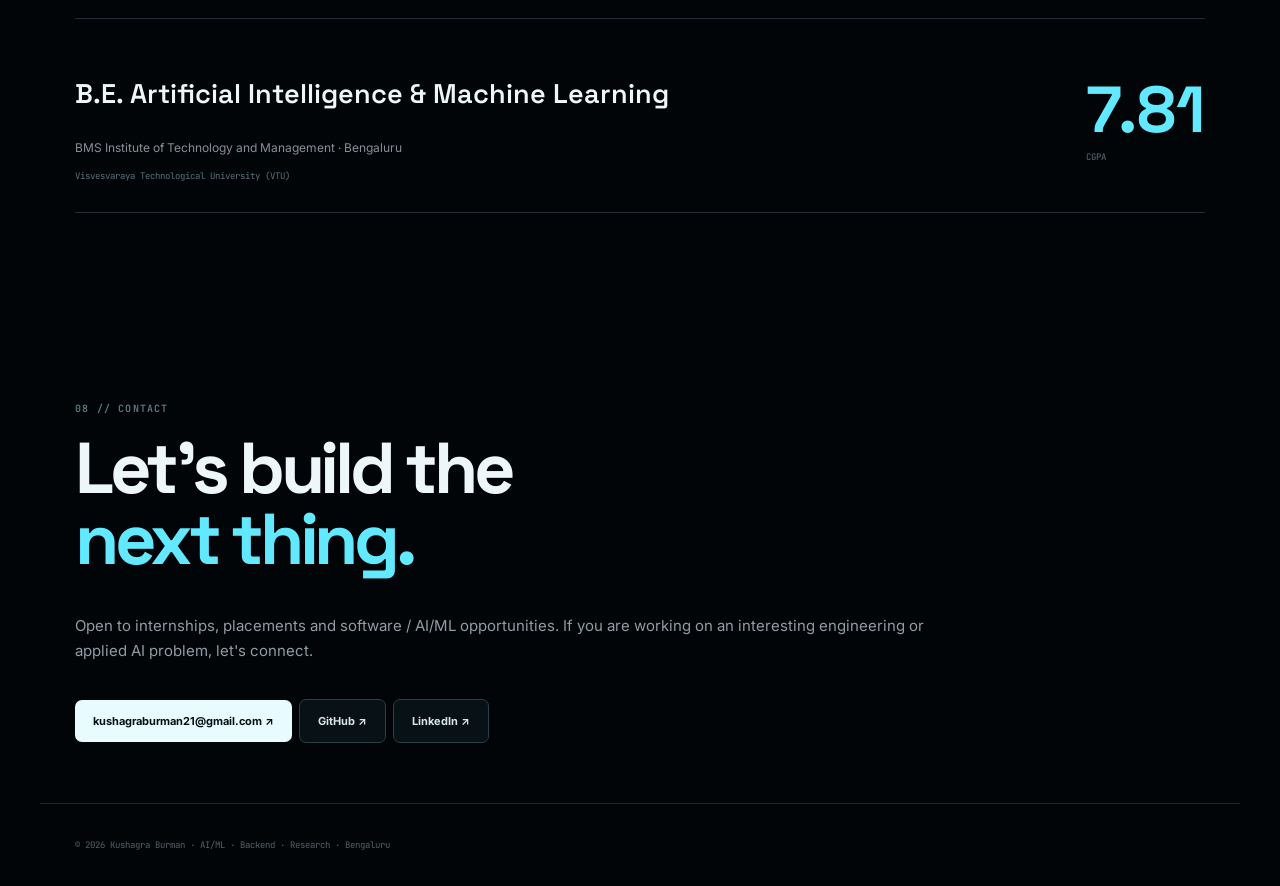
==== commit cdf984c1: "Update portfolio CGPA to 7.81" ====
--- a/index.html
+++ b/index.html
@@ -18,7 +18,7 @@
   <span>def</span> build(problem):
     <span>return</span> solutions<span class="cursor">▌</span></pre></section>
 
-<section id="about"><small>01 // ABOUT ME</small><h2>Engineer. Researcher.<br><em>Problem solver.</em></h2><p>I'm <b>Kushagra Burman</b>, a B.E. Artificial Intelligence and Machine Learning student at BMS Institute of Technology and Management, Bengaluru. I enjoy turning real-world problems into practical software systems — from ML-powered agriculture and healthcare research to high-performance backend APIs.</p><p>My work spans Python, Java, C/C++, machine learning, deep learning, federated learning, computer vision, REST APIs, databases and backend engineering. I also actively practice data structures and algorithms for software engineering placements.</p><div class="stats"><b>7.77<small>CGPA</small></b><b>100+<small>DSA SOLVED</small></b><b>3<small>RESEARCH WORKS</small></b><b>AI/ML<small>DEGREE</small></b></div></section>
+<section id="about"><small>01 // ABOUT ME</small><h2>Engineer. Researcher.<br><em>Problem solver.</em></h2><p>I'm <b>Kushagra Burman</b>, a B.E. Artificial Intelligence and Machine Learning student at BMS Institute of Technology and Management, Bengaluru. I enjoy turning real-world problems into practical software systems — from ML-powered agriculture and healthcare research to high-performance backend APIs.</p><p>My work spans Python, Java, C/C++, machine learning, deep learning, federated learning, computer vision, REST APIs, databases and backend engineering. I also actively practice data structures and algorithms for software engineering placements.</p><div class="stats"><b>7.81<small>CGPA</small></b><b>100+<small>DSA SOLVED</small></b><b>3<small>RESEARCH WORKS</small></b><b>AI/ML<small>DEGREE</small></b></div></section>
 
 <section id="experience"><small>02 // EXPERIENCE</small><h2>Building beyond<br><em>the classroom.</em></h2><article class="experience"><div><small>SOFTWARE ENGINEERING · HEALTHCARE</small><h3>Associate Software Engineer — Carelon Global Solutions</h3><p>Worked in the US healthcare domain across feature development and application maintenance, contributing to production-level software and enterprise systems.</p><div class="chips"><span>Java</span><span>PL/SQL</span><span>Oracle</span><span>Application Maintenance</span><span>Feature Development</span></div></div><strong>Software<br>Engineering</strong></article></section>
 
@@ -34,7 +34,7 @@
 
 <section id="coding"><small>06 // PROBLEM SOLVING</small><h2>Consistent practice.<br><em>Better engineering.</em></h2><div class="coding-grid"><article><strong>100+</strong><span>DSA PROBLEMS</span><p>Regular practice across arrays, hashing, strings, linked lists, recursion and core interview patterns.</p></article><article><strong>PYTHON</strong><span>PRIMARY PRACTICE</span><p>Focused on clean solutions, complexity and explaining the approach before coding.</p></article><article><strong>PLACEMENT READY</strong><span>INTERVIEW FOCUS</span><p>Combining DSA, OOP, ML fundamentals, projects and communication practice.</p></article></div></section>
 
-<section id="education"><small>07 // EDUCATION</small><h2>Learning the <em>foundations.</em></h2><div class="edu"><div><h3>B.E. Artificial Intelligence & Machine Learning</h3><p>BMS Institute of Technology and Management · Bengaluru</p><small>Visvesvaraya Technological University (VTU)</small></div><strong>7.77<small>CGPA</small></strong></div></section>
+<section id="education"><small>07 // EDUCATION</small><h2>Learning the <em>foundations.</em></h2><div class="edu"><div><h3>B.E. Artificial Intelligence & Machine Learning</h3><p>BMS Institute of Technology and Management · Bengaluru</p><small>Visvesvaraya Technological University (VTU)</small></div><strong>7.81<small>CGPA</small></strong></div></section>
 
 <section id="contact"><small>08 // CONTACT</small><h2>Let's build the<br><em>next thing.</em></h2><p>Open to internships, placements and software / AI/ML opportunities. If you are working on an interesting engineering or applied AI problem, let's connect.</p><a class="btn" href="mailto:kushagraburman21@gmail.com">kushagraburman21@gmail.com ↗</a><a class="btn ghost" href="https://github.com/kushagra69yr">GitHub ↗</a><a class="btn ghost" href="https://www.linkedin.com/in/kushagra-burman-9b5740281/">LinkedIn ↗</a></section>
 </main><footer>© 2026 Kushagra Burman · AI/ML · Backend · Research · Bengaluru</footer><script src="script.js"></script>
--- a/style.css
+++ b/style.css
@@ -1 +1,2 @@
-@import url('https://fonts.googleapis.com/css2?family=Inter:wght@400;600;700;800&family=JetBrains+Mono:wght@400;600&family=Space+Grotesk:wght@600;700&display=swap');*{box-sizing:border-box}html{scroll-behavior:smooth}body{margin:0;background:#020508;color:#edf7fa;font-family:Inter,sans-serif;line-height:1.65}canvas{position:fixed;inset:0;width:100%;height:100%;pointer-events:none}#matrix{z-index:-5;opacity:.17}#network{z-index:-4;opacity:.5}body:after{content:'';position:fixed;inset:0;pointer-events:none;z-index:10;background:repeating-linear-gradient(0deg,rgba(255,255,255,.012) 0 1px,transparent 1px 4px)}header{position:fixed;z-index:20;top:0;left:0;right:0;height:74px;padding:0 7%;display:flex;align-items:center;justify-content:space-between;background:rgba(2,5,8,.7);backdrop-filter:blur(18px);border-bottom:1px solid #14232a}header>a{font:700 28px 'Space Grotesk';color:#fff;text-decoration:none}header span,em{color:#63e9ff;font-style:normal}nav{display:flex;gap:26px}nav a,.links a,.repo{font:600 10px 'JetBrains Mono';color:#708087;text-decoration:none;text-transform:uppercase}nav a:hover,.links a:hover,.repo:hover{color:#63e9ff}.hero{min-height:100vh;max-width:1200px;margin:auto;padding:145px 35px 80px;display:grid;grid-template-columns:1.1fr .9fr;align-items:center;gap:60px}.hero small,section>small{font:600 10px 'JetBrains Mono';letter-spacing:.12em;color:#5d7c85}.hero h1{font:700 clamp(58px,7vw,96px)/.9 'Space Grotesk';letter-spacing:-.07em;margin:25px 0}.hero p{max-width:650px;color:#929fa5;font-size:16px}.btn{display:inline-block;margin:20px 7px 0 0;padding:12px 18px;border-radius:7px;background:#e8fbff;color:#071115;text-decoration:none;font-weight:700;font-size:11px}.btn:hover{transform:translateY(-2px);box-shadow:0 0 30px #63e9ff22}.ghost{background:#071116;border:1px solid #2b4048;color:#d7e5e9}.links{display:flex;gap:25px;margin-top:27px}pre{margin:0;background:rgba(5,11,15,.9);border:1px solid #29454f;border-radius:13px;padding:30px;color:#a8b8bd;box-shadow:0 30px 100px #000,0 0 60px #38d8ff0d;font:13px/1.9 'JetBrains Mono';transform:perspective(900px) rotateY(-4deg)}pre span{color:#c88cff}pre i{color:#ffd477;font-style:normal}.cursor{animation:blink 1s infinite;color:#63e9ff!important}@keyframes blink{50%{opacity:0}}section{max-width:1200px;margin:auto;padding:120px 35px 60px}h2{font:700 clamp(44px,6vw,72px)/.98 'Space Grotesk';letter-spacing:-.06em;margin:14px 0 40px}section>p{max-width:800px;color:#909da3;font-size:15px}.stats{display:flex;gap:40px;margin-top:40px}.stats b,.metrics b{font:700 27px 'Space Grotesk';border-left:1px solid #294049;padding-left:14px}.stats small,.metrics small,.edu small{display:block;font:9px 'JetBrains Mono';color:#597079}.grid{display:grid;grid-template-columns:repeat(3,1fr);gap:12px}.grid article{padding:26px;border:1px solid #1c3037;background:#060d11aa;border-radius:10px;transition:.25s}.grid article:hover{transform:translateY(-5px);border-color:#3f7f8e}.grid article>b{font:10px 'JetBrains Mono';color:#6ed8e9}.grid article p,.featured p,.row p,.edu p{font-size:12px;color:#849198}.featured{padding:34px;border:1px solid #2b6574;border-radius:13px;background:linear-gradient(135deg,#0b2730aa,#04090cdd);margin-bottom:12px}.featured h3{font:700 43px 'Space Grotesk';margin:22px 0 8px}.metrics{display:grid;grid-template-columns:repeat(4,1fr);gap:12px;border-top:1px solid #21343a;padding-top:20px;margin-top:28px}.repo{display:inline-block;margin:22px 18px 0 0;color:#71e8fa}.row{display:grid;grid-template-columns:55px 1fr;gap:20px;padding:28px 0;border-top:1px solid #1d2b30}.row>b{color:#5d8a95;font:11px 'JetBrains Mono'}.row h3,.grid h3{font:600 25px 'Space Grotesk';margin:0 0 8px}.edu{display:flex;justify-content:space-between;align-items:center;border-top:1px solid #203137;border-bottom:1px solid #203137;padding:30px 0}.edu h3{font:600 27px 'Space Grotesk'}.edu strong{font:700 65px 'Space Grotesk';color:#63e9ff}footer{max-width:1200px;margin:auto;border-top:1px solid #1b2a30;padding:35px;color:#526168;font:9px 'JetBrains Mono'}@media(max-width:800px){nav{display:none}.hero{grid-template-columns:1fr;padding-top:120px}.grid{grid-template-columns:1fr}.metrics{grid-template-columns:1fr 1fr}.edu{gap:20px}.edu h3{font-size:21px}.edu strong{font-size:45px}}@media(max-width:480px){section,.hero{padding-left:20px;padding-right:20px}.hero h1{font-size:57px}.stats{gap:18px}.stats b{font-size:20px}.metrics{grid-template-columns:1fr}.links{gap:13px;flex-wrap:wrap}}+@import url('https://fonts.googleapis.com/css2?family=Inter:wght@400;500;600;700;800&family=JetBrains+Mono:wght@400;600&family=Space+Grotesk:wght@600;700&display=swap');
+*{box-sizing:border-box}html{scroll-behavior:smooth}body{margin:0;background:#020508;color:#edf7fa;font-family:Inter,sans-serif;line-height:1.65}canvas{position:fixed;inset:0;width:100%;height:100%;pointer-events:none}#matrix{z-index:-5;opacity:.17}#network{z-index:-4;opacity:.5}body:after{content:'';position:fixed;inset:0;pointer-events:none;z-index:10;background:repeating-linear-gradient(0deg,rgba(255,255,255,.012) 0 1px,transparent 1px 4px)}header{position:fixed;z-index:20;top:0;left:0;right:0;height:74px;padding:0 7%;display:flex;align-items:center;justify-content:space-between;background:rgba(2,5,8,.72);backdrop-filter:blur(18px);border-bottom:1px solid #14232a}header>a{font:700 28px 'Space Grotesk';color:#fff;text-decoration:none}header span,em{color:#63e9ff;font-style:normal}nav{display:flex;gap:20px}nav a,.links a,.repo{font:600 10px 'JetBrains Mono';color:#708087;text-decoration:none;text-transform:uppercase}nav a:hover,.links a:hover,.repo:hover{color:#63e9ff}.hero{min-height:100vh;max-width:1200px;margin:auto;padding:145px 35px 80px;display:grid;grid-template-columns:1.1fr .9fr;align-items:center;gap:60px}.hero small,section>small{font:600 10px 'JetBrains Mono';letter-spacing:.12em;color:#5d7c85}.hero h1{font:700 clamp(58px,7vw,96px)/.9 'Space Grotesk';letter-spacing:-.07em;margin:25px 0}.hero p{max-width:680px;color:#929fa5;font-size:16px}.btn{display:inline-block;margin:20px 7px 0 0;padding:12px 18px;border-radius:7px;background:#e8fbff;color:#071115;text-decoration:none;font-weight:700;font-size:11px}.btn:hover{transform:translateY(-2px);box-shadow:0 0 30px #63e9ff22}.ghost{background:#071116;border:1px solid #2b4048;color:#d7e5e9}.links{display:flex;gap:25px;margin-top:27px}pre{margin:0;background:rgba(5,11,15,.9);border:1px solid #29454f;border-radius:13px;padding:30px;color:#a8b8bd;box-shadow:0 30px 100px #000,0 0 60px #38d8ff0d;font:13px/1.9 'JetBrains Mono';transform:perspective(900px) rotateY(-4deg)}pre span{color:#c88cff}pre i{color:#ffd477;font-style:normal}.cursor{animation:blink 1s infinite;color:#63e9ff!important}@keyframes blink{50%{opacity:0}}section{max-width:1200px;margin:auto;padding:120px 35px 60px}h2{font:700 clamp(44px,6vw,72px)/.98 'Space Grotesk';letter-spacing:-.06em;margin:14px 0 40px}section>p{max-width:850px;color:#909da3;font-size:15px}.stats{display:flex;gap:40px;margin-top:40px}.stats b,.metrics b{font:700 27px 'Space Grotesk';border-left:1px solid #294049;padding-left:14px}.stats small,.metrics small,.edu small{display:block;font:9px 'JetBrains Mono';color:#597079}.grid{display:grid;grid-template-columns:repeat(3,1fr);gap:12px}.grid article{padding:26px;border:1px solid #1c3037;background:#060d11aa;border-radius:10px;transition:.25s}.grid article:hover{transform:translateY(-5px);border-color:#3f7f8e}.grid article>b{font:10px 'JetBrains Mono';color:#6ed8e9}.grid article p,.row p,.edu p{font-size:12px;color:#849198}.experience{padding:34px;border:1px solid #2b6574;border-radius:14px;background:linear-gradient(135deg,#0b2730aa,#04090cdd);display:flex;justify-content:space-between;gap:35px;align-items:center}.experience h3{font:700 31px 'Space Grotesk';margin:15px 0 8px}.experience>strong{font:700 42px 'Space Grotesk';color:#63e9ff;text-align:right;white-space:nowrap}.chips{display:flex;gap:8px;flex-wrap:wrap;margin-top:20px}.chips span{font:9px 'JetBrains Mono';padding:7px 9px;border:1px solid #29454f;border-radius:6px;color:#a5d9e4;background:#071116}.project-card{position:relative;min-height:390px;margin:0 0 16px;border:1px solid #1e343b;border-radius:16px;overflow:hidden;background:#050b0e;display:grid;grid-template-columns:.72fr 1.28fr;isolation:isolate}.project-card:before{content:'';position:absolute;inset:0;background:linear-gradient(90deg,rgba(2,7,9,.18),rgba(2,7,9,.55) 35%,rgba(2,7,9,.96) 62%);z-index:-1}.project-image{min-height:390px;background-size:cover;background-position:center;position:relative;overflow:hidden}.project-image:after{content:'';position:absolute;inset:0;background:linear-gradient(90deg,transparent,#050b0ecc)}.codevector .project-image{background-image:url('https://images.unsplash.com/photo-1556742049-0cfed4f6a45d?auto=format&fit=crop&w=1200&q=85');animation:photoZoom 14s ease-in-out infinite}.goagro .project-image{background-image:url('https://images.unsplash.com/photo-1500382017468-9049fed747ef?auto=format&fit=crop&w=1200&q=85');animation:photoZoom 16s ease-in-out infinite}.sepsis .project-image{background-image:url('https://images.unsplash.com/photo-1579154204601-01588f351e67?auto=format&fit=crop&w=1200&q=85');animation:photoZoom 15s ease-in-out infinite}.project-content{padding:42px 42px 36px;align-self:center}.project-content h3{font:700 43px 'Space Grotesk';margin:12px 0 0}.project-content h4{font:500 17px Inter;color:#a8c2c8;margin:4px 0 15px}.project-content p{font-size:13px;color:#89989d;max-width:700px}.metrics{display:grid;grid-template-columns:repeat(4,1fr);gap:10px;border-top:1px solid #21343a;padding-top:18px;margin-top:22px}.metrics b{font-size:21px}.project-mini{margin-top:16px}.project-mini article{min-height:175px}.row{display:grid;grid-template-columns:55px 1fr;gap:20px;padding:28px 0;border-top:1px solid #1d2b30}.row>b{color:#5d8a95;font:11px 'JetBrains Mono'}.row h3,.grid h3{font:600 25px 'Space Grotesk';margin:0 0 8px}.coding-grid{display:grid;grid-template-columns:repeat(3,1fr);gap:12px}.coding-grid article{padding:30px;border:1px solid #1c3037;border-radius:12px;background:#060d11aa}.coding-grid strong{display:block;font:700 36px 'Space Grotesk';color:#63e9ff}.coding-grid span{font:9px 'JetBrains Mono';color:#597079}.coding-grid p{font-size:12px;color:#849198}.edu{display:flex;justify-content:space-between;align-items:center;border-top:1px solid #203137;border-bottom:1px solid #203137;padding:30px 0}.edu h3{font:600 27px 'Space Grotesk'}.edu strong{font:700 65px 'Space Grotesk';color:#63e9ff}footer{max-width:1200px;margin:auto;border-top:1px solid #1b2a30;padding:35px;color:#526168;font:9px 'JetBrains Mono'}@keyframes photoZoom{0%,100%{transform:scale(1)}50%{transform:scale(1.07) translateY(-1%)}}@media(max-width:900px){nav{display:none}.hero{grid-template-columns:1fr;padding-top:120px}.grid,.coding-grid{grid-template-columns:1fr}.project-card{grid-template-columns:1fr;min-height:auto}.project-image{min-height:240px}.project-card:before{background:linear-gradient(180deg,rgba(2,7,9,.05),rgba(2,7,9,.95) 48%)}.project-content{padding:30px}.experience{align-items:flex-start}.experience>strong{font-size:28px}.metrics{grid-template-columns:1fr 1fr}}@media(max-width:480px){section,.hero{padding-left:20px;padding-right:20px}.hero h1{font-size:57px}.stats{gap:18px;flex-wrap:wrap}.stats b{font-size:20px}.metrics{grid-template-columns:1fr 1fr}.project-content h3{font-size:34px}.experience{display:block}.experience>strong{display:none}.links{gap:13px;flex-wrap:wrap}}
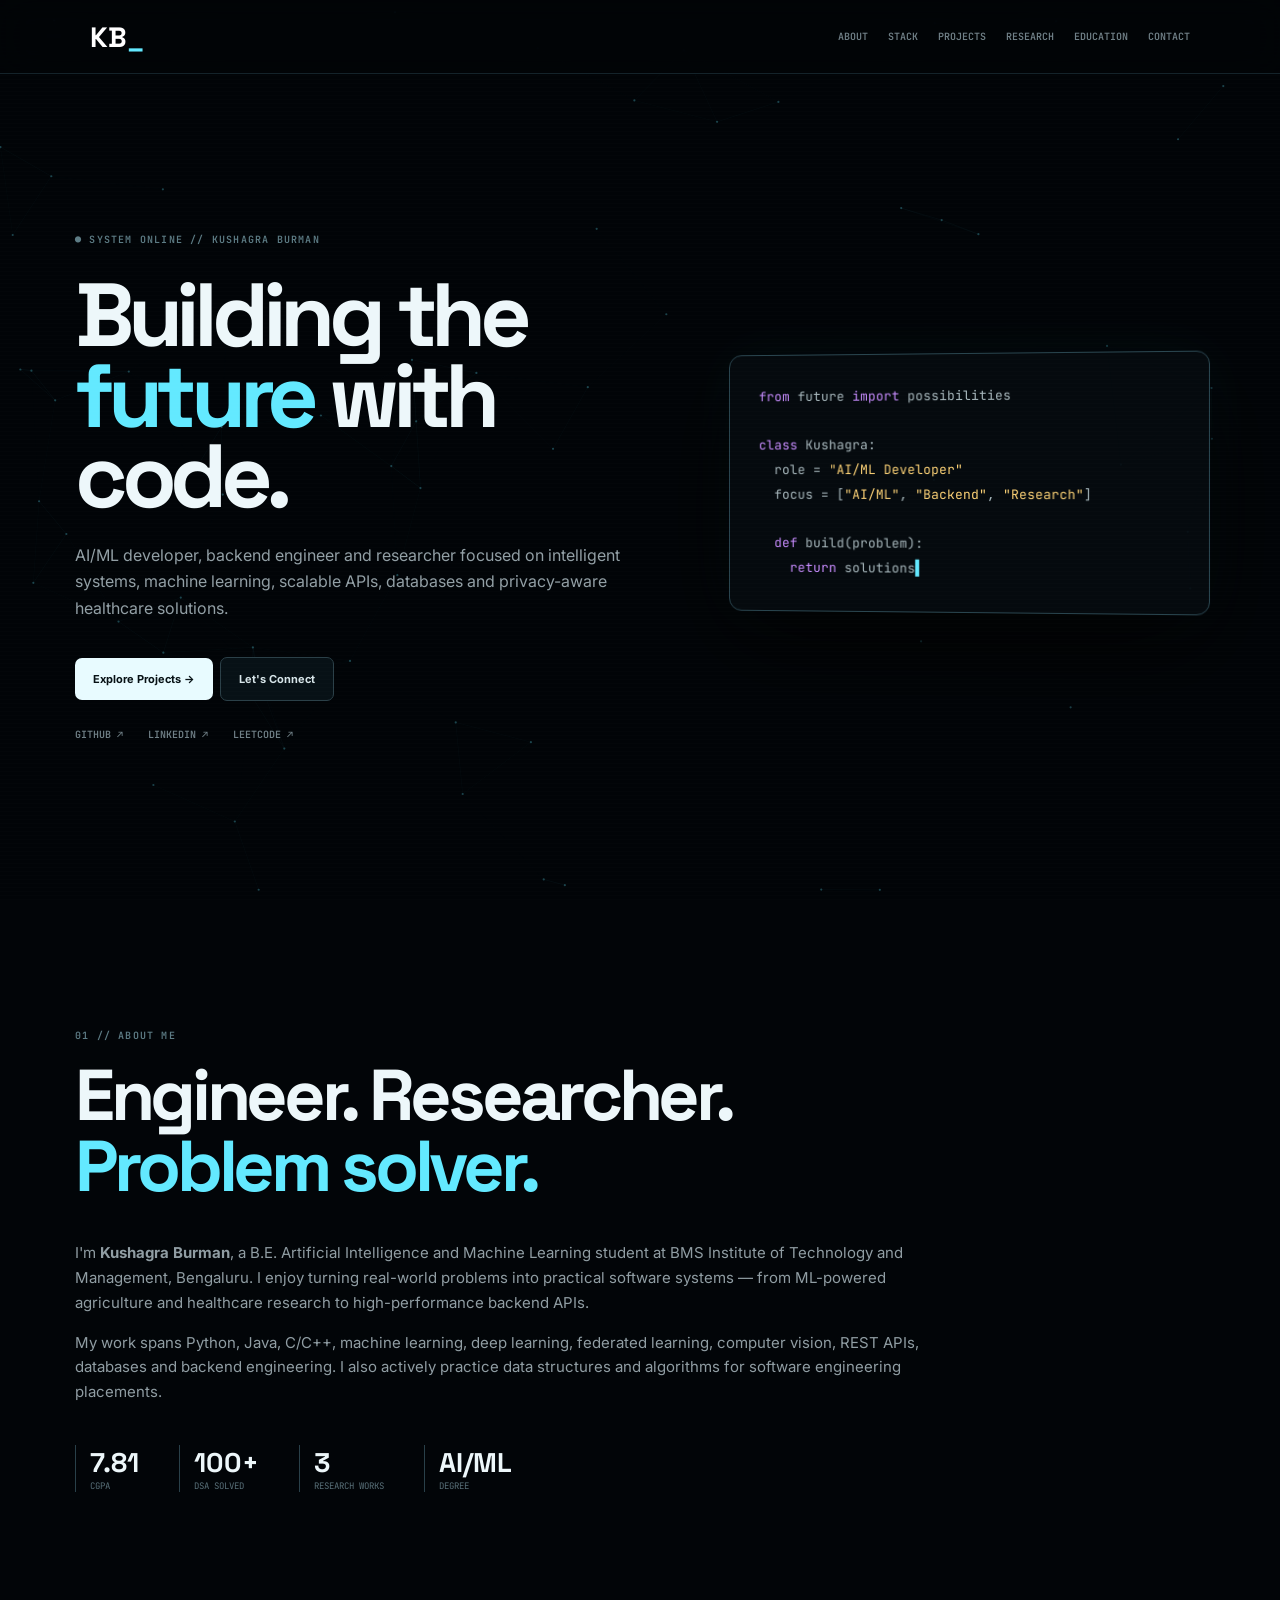
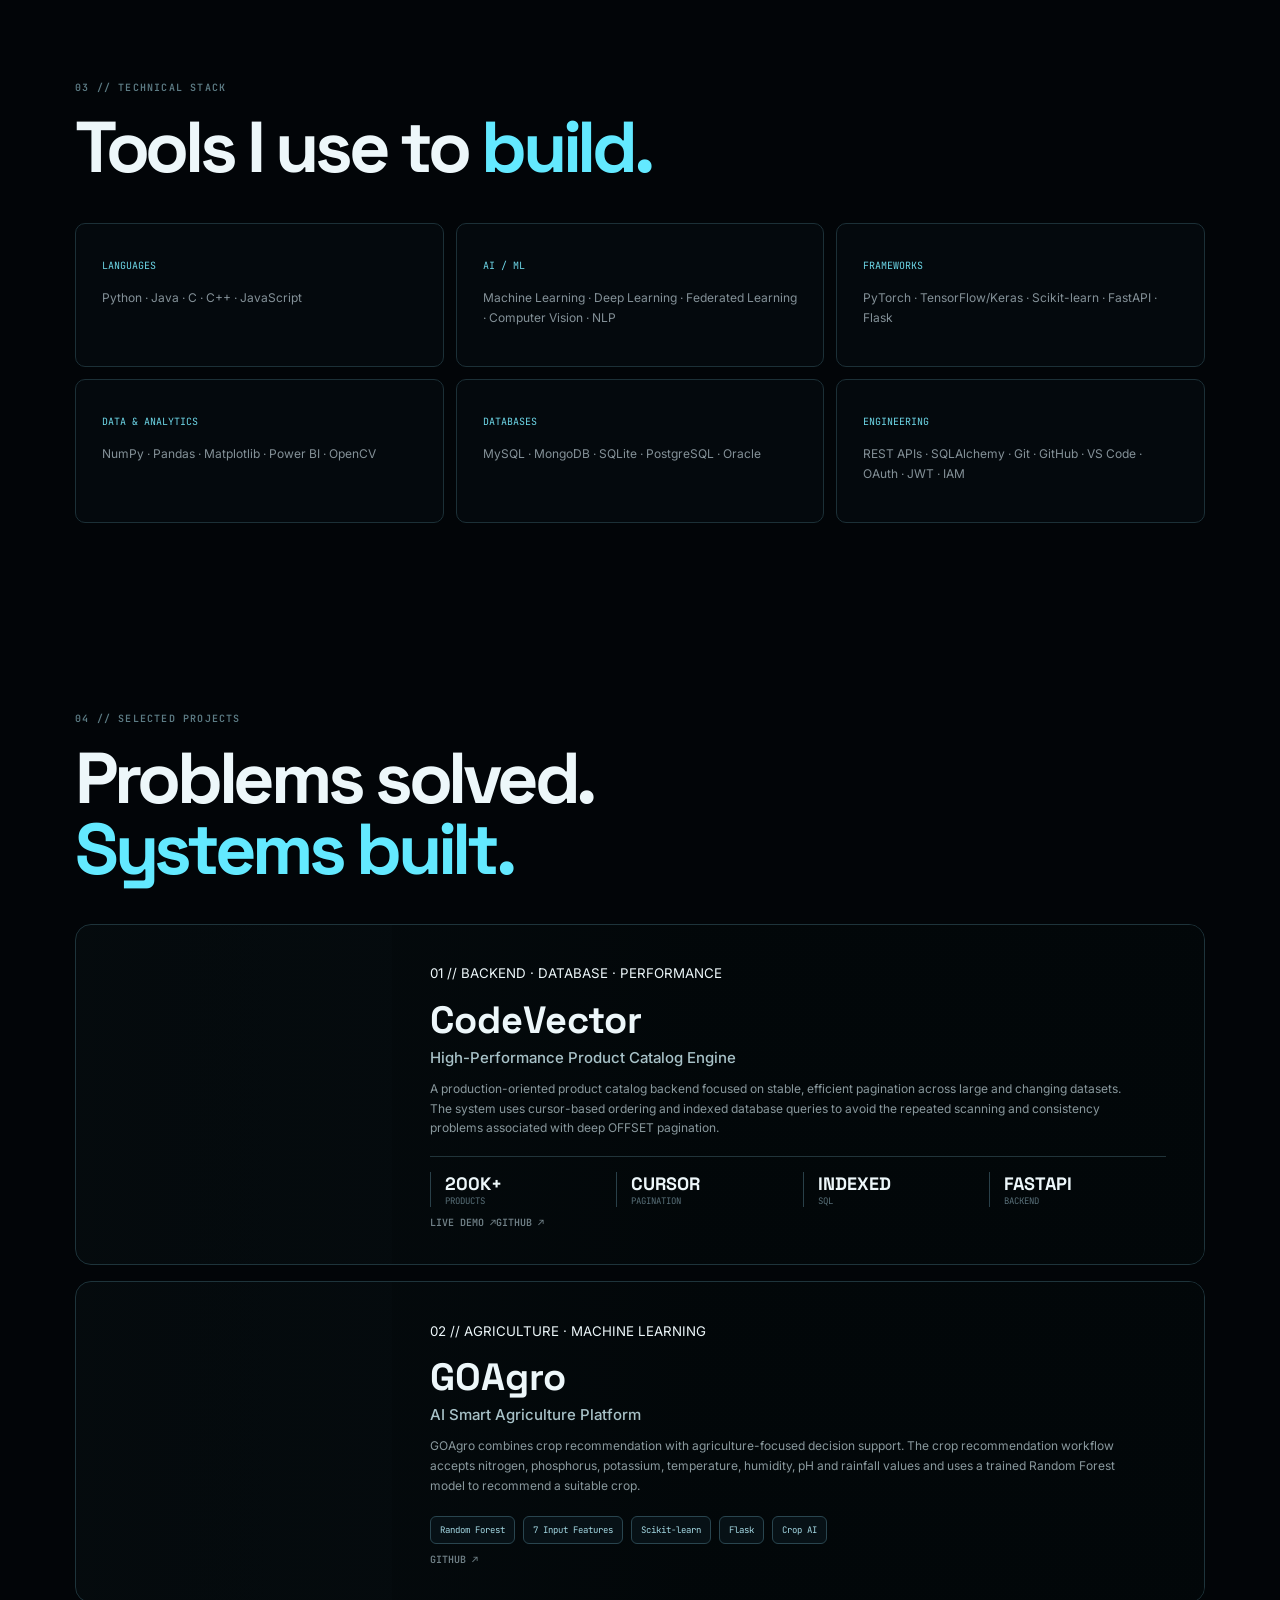
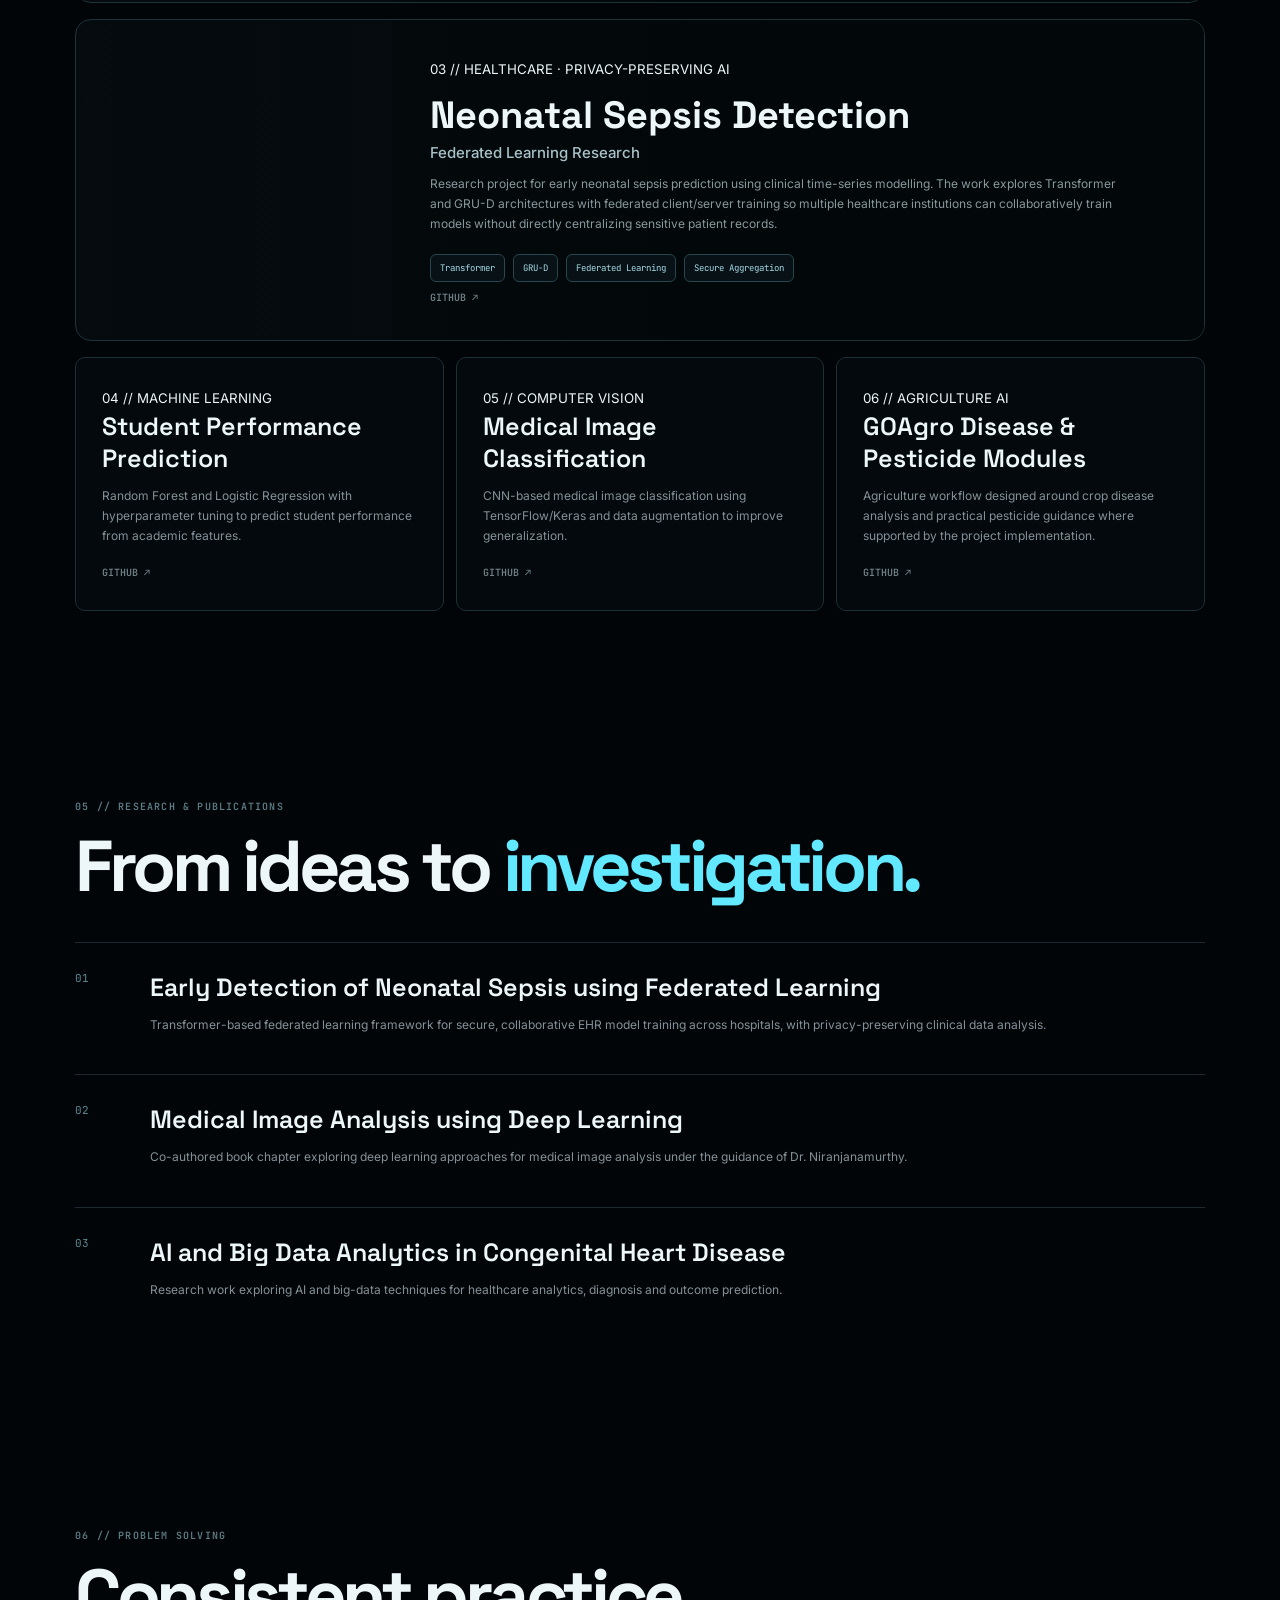
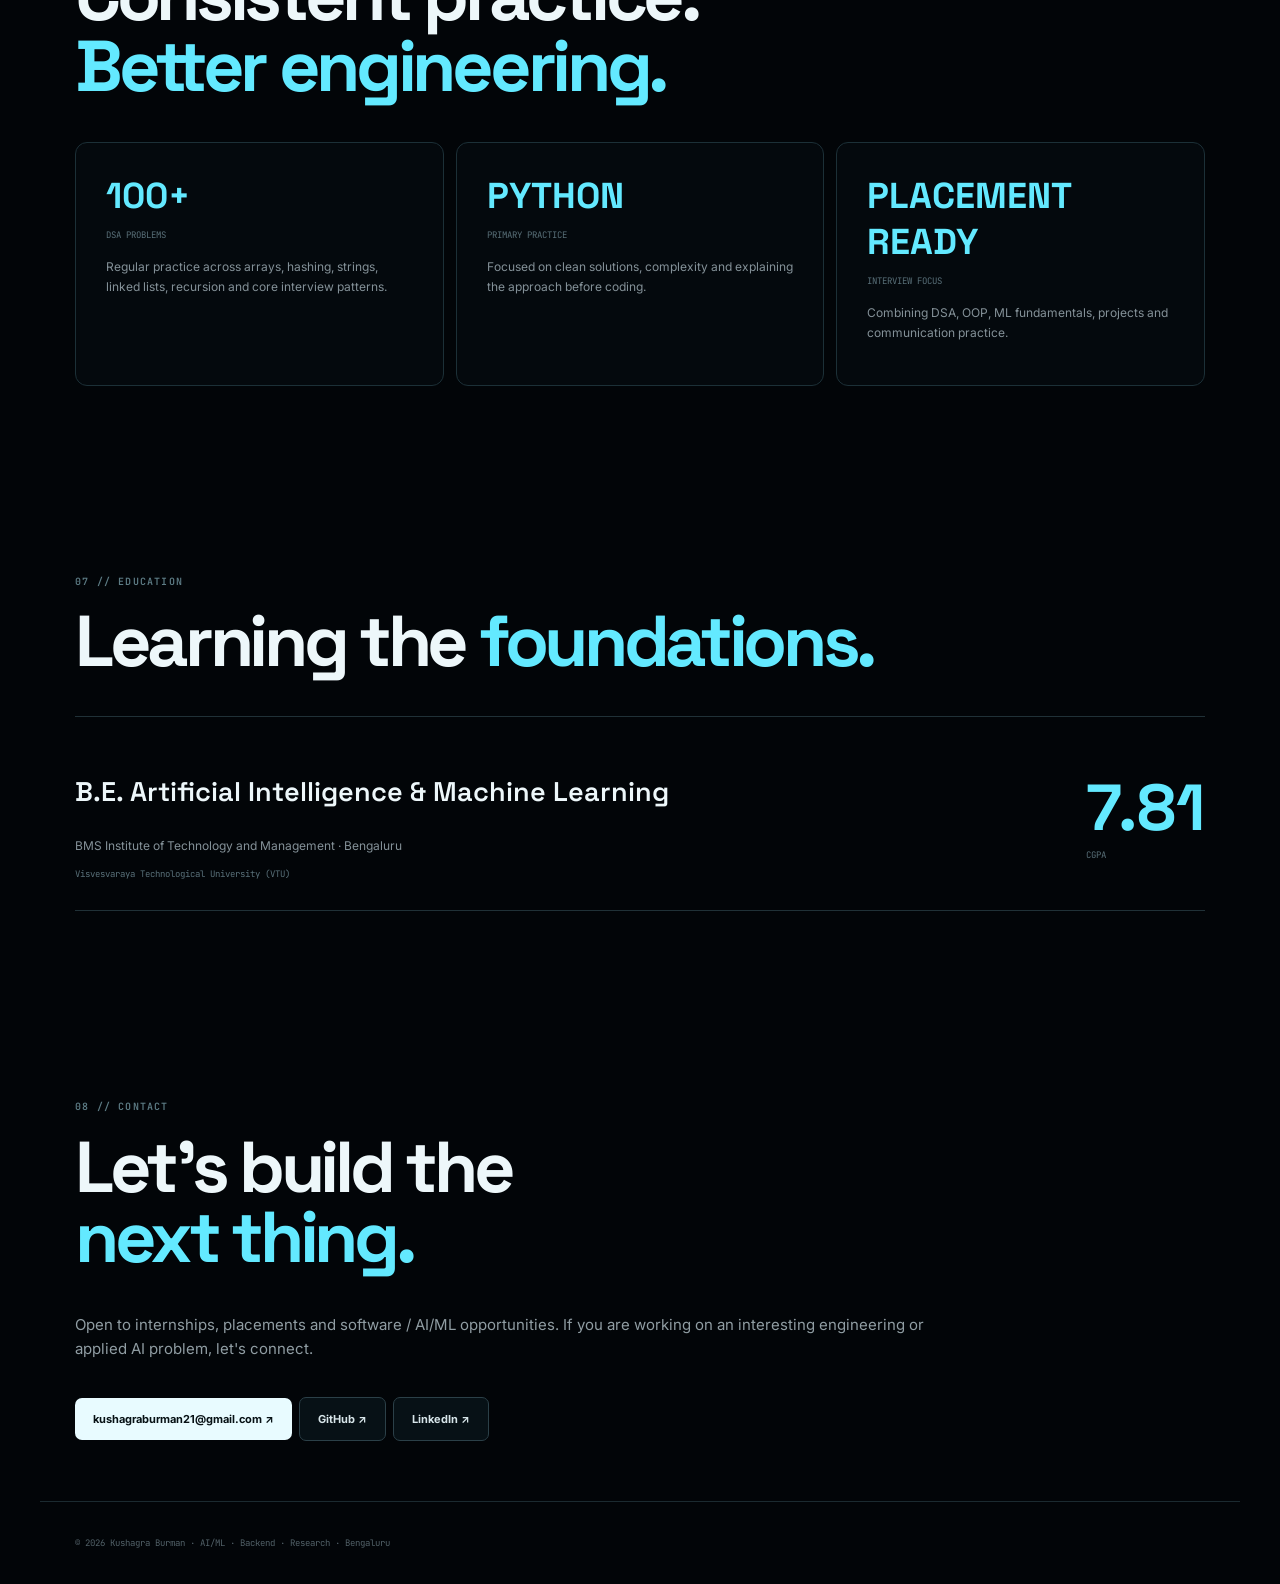
==== commit 0ed9dfb3: "Remove experience section from portfolio" ====
--- a/index.html
+++ b/index.html
@@ -7,7 +7,7 @@
 </head>
 <body>
 <canvas id="matrix"></canvas><canvas id="network"></canvas>
-<header><a href="#home">KB<span>_</span></a><nav><a href="#about">About</a><a href="#experience">Experience</a><a href="#skills">Stack</a><a href="#projects">Projects</a><a href="#research">Research</a><a href="#education">Education</a><a href="#contact">Contact</a></nav></header>
+<header><a href="#home">KB<span>_</span></a><nav><a href="#about">About</a><a href="#skills">Stack</a><a href="#projects">Projects</a><a href="#research">Research</a><a href="#education">Education</a><a href="#contact">Contact</a></nav></header>
 <main>
 <section id="home" class="hero"><div><small>● SYSTEM ONLINE // KUSHAGRA BURMAN</small><h1>Building the<br><em>future</em> with code.</h1><p>AI/ML developer, backend engineer and researcher focused on intelligent systems, machine learning, scalable APIs, databases and privacy-aware healthcare solutions.</p><a class="btn" href="#projects">Explore Projects →</a><a class="btn ghost" href="mailto:kushagraburman21@gmail.com">Let's Connect</a><div class="links"><a href="https://github.com/kushagra69yr">GitHub ↗</a><a href="https://www.linkedin.com/in/kushagra-burman-9b5740281/">LinkedIn ↗</a><a href="https://leetcode.com/">LeetCode ↗</a></div></div><pre><span>from</span> future <span>import</span> possibilities
 
@@ -19,8 +19,6 @@
     <span>return</span> solutions<span class="cursor">▌</span></pre></section>
 
 <section id="about"><small>01 // ABOUT ME</small><h2>Engineer. Researcher.<br><em>Problem solver.</em></h2><p>I'm <b>Kushagra Burman</b>, a B.E. Artificial Intelligence and Machine Learning student at BMS Institute of Technology and Management, Bengaluru. I enjoy turning real-world problems into practical software systems — from ML-powered agriculture and healthcare research to high-performance backend APIs.</p><p>My work spans Python, Java, C/C++, machine learning, deep learning, federated learning, computer vision, REST APIs, databases and backend engineering. I also actively practice data structures and algorithms for software engineering placements.</p><div class="stats"><b>7.81<small>CGPA</small></b><b>100+<small>DSA SOLVED</small></b><b>3<small>RESEARCH WORKS</small></b><b>AI/ML<small>DEGREE</small></b></div></section>
-
-<section id="experience"><small>02 // EXPERIENCE</small><h2>Building beyond<br><em>the classroom.</em></h2><article class="experience"><div><small>SOFTWARE ENGINEERING · HEALTHCARE</small><h3>Associate Software Engineer — Carelon Global Solutions</h3><p>Worked in the US healthcare domain across feature development and application maintenance, contributing to production-level software and enterprise systems.</p><div class="chips"><span>Java</span><span>PL/SQL</span><span>Oracle</span><span>Application Maintenance</span><span>Feature Development</span></div></div><strong>Software<br>Engineering</strong></article></section>
 
 <section id="skills"><small>03 // TECHNICAL STACK</small><h2>Tools I use to <em>build.</em></h2><div class="grid"><article><b>LANGUAGES</b><p>Python · Java · C · C++ · JavaScript</p></article><article><b>AI / ML</b><p>Machine Learning · Deep Learning · Federated Learning · Computer Vision · NLP</p></article><article><b>FRAMEWORKS</b><p>PyTorch · TensorFlow/Keras · Scikit-learn · FastAPI · Flask</p></article><article><b>DATA & ANALYTICS</b><p>NumPy · Pandas · Matplotlib · Power BI · OpenCV</p></article><article><b>DATABASES</b><p>MySQL · MongoDB · SQLite · PostgreSQL · Oracle</p></article><article><b>ENGINEERING</b><p>REST APIs · SQLAlchemy · Git · GitHub · VS Code · OAuth · JWT · IAM</p></article></div></section>
 
--- a/style.css
+++ b/style.css
@@ -1,2 +1,2 @@
 @import url('https://fonts.googleapis.com/css2?family=Inter:wght@400;500;600;700;800&family=JetBrains+Mono:wght@400;600&family=Space+Grotesk:wght@600;700&display=swap');
-*{box-sizing:border-box}html{scroll-behavior:smooth}body{margin:0;background:#020508;color:#edf7fa;font-family:Inter,sans-serif;line-height:1.65}canvas{position:fixed;inset:0;width:100%;height:100%;pointer-events:none}#matrix{z-index:-5;opacity:.17}#network{z-index:-4;opacity:.5}body:after{content:'';position:fixed;inset:0;pointer-events:none;z-index:10;background:repeating-linear-gradient(0deg,rgba(255,255,255,.012) 0 1px,transparent 1px 4px)}header{position:fixed;z-index:20;top:0;left:0;right:0;height:74px;padding:0 7%;display:flex;align-items:center;justify-content:space-between;background:rgba(2,5,8,.72);backdrop-filter:blur(18px);border-bottom:1px solid #14232a}header>a{font:700 28px 'Space Grotesk';color:#fff;text-decoration:none}header span,em{color:#63e9ff;font-style:normal}nav{display:flex;gap:20px}nav a,.links a,.repo{font:600 10px 'JetBrains Mono';color:#708087;text-decoration:none;text-transform:uppercase}nav a:hover,.links a:hover,.repo:hover{color:#63e9ff}.hero{min-height:100vh;max-width:1200px;margin:auto;padding:145px 35px 80px;display:grid;grid-template-columns:1.1fr .9fr;align-items:center;gap:60px}.hero small,section>small{font:600 10px 'JetBrains Mono';letter-spacing:.12em;color:#5d7c85}.hero h1{font:700 clamp(58px,7vw,96px)/.9 'Space Grotesk';letter-spacing:-.07em;margin:25px 0}.hero p{max-width:680px;color:#929fa5;font-size:16px}.btn{display:inline-block;margin:20px 7px 0 0;padding:12px 18px;border-radius:7px;background:#e8fbff;color:#071115;text-decoration:none;font-weight:700;font-size:11px}.btn:hover{transform:translateY(-2px);box-shadow:0 0 30px #63e9ff22}.ghost{background:#071116;border:1px solid #2b4048;color:#d7e5e9}.links{display:flex;gap:25px;margin-top:27px}pre{margin:0;background:rgba(5,11,15,.9);border:1px solid #29454f;border-radius:13px;padding:30px;color:#a8b8bd;box-shadow:0 30px 100px #000,0 0 60px #38d8ff0d;font:13px/1.9 'JetBrains Mono';transform:perspective(900px) rotateY(-4deg)}pre span{color:#c88cff}pre i{color:#ffd477;font-style:normal}.cursor{animation:blink 1s infinite;color:#63e9ff!important}@keyframes blink{50%{opacity:0}}section{max-width:1200px;margin:auto;padding:120px 35px 60px}h2{font:700 clamp(44px,6vw,72px)/.98 'Space Grotesk';letter-spacing:-.06em;margin:14px 0 40px}section>p{max-width:850px;color:#909da3;font-size:15px}.stats{display:flex;gap:40px;margin-top:40px}.stats b,.metrics b{font:700 27px 'Space Grotesk';border-left:1px solid #294049;padding-left:14px}.stats small,.metrics small,.edu small{display:block;font:9px 'JetBrains Mono';color:#597079}.grid{display:grid;grid-template-columns:repeat(3,1fr);gap:12px}.grid article{padding:26px;border:1px solid #1c3037;background:#060d11aa;border-radius:10px;transition:.25s}.grid article:hover{transform:translateY(-5px);border-color:#3f7f8e}.grid article>b{font:10px 'JetBrains Mono';color:#6ed8e9}.grid article p,.row p,.edu p{font-size:12px;color:#849198}.experience{padding:34px;border:1px solid #2b6574;border-radius:14px;background:linear-gradient(135deg,#0b2730aa,#04090cdd);display:flex;justify-content:space-between;gap:35px;align-items:center}.experience h3{font:700 31px 'Space Grotesk';margin:15px 0 8px}.experience>strong{font:700 42px 'Space Grotesk';color:#63e9ff;text-align:right;white-space:nowrap}.chips{display:flex;gap:8px;flex-wrap:wrap;margin-top:20px}.chips span{font:9px 'JetBrains Mono';padding:7px 9px;border:1px solid #29454f;border-radius:6px;color:#a5d9e4;background:#071116}.project-card{position:relative;min-height:390px;margin:0 0 16px;border:1px solid #1e343b;border-radius:16px;overflow:hidden;background:#050b0e;display:grid;grid-template-columns:.72fr 1.28fr;isolation:isolate}.project-card:before{content:'';position:absolute;inset:0;background:linear-gradient(90deg,rgba(2,7,9,.18),rgba(2,7,9,.55) 35%,rgba(2,7,9,.96) 62%);z-index:-1}.project-image{min-height:390px;background-size:cover;background-position:center;position:relative;overflow:hidden}.project-image:after{content:'';position:absolute;inset:0;background:linear-gradient(90deg,transparent,#050b0ecc)}.codevector .project-image{background-image:url('https://images.unsplash.com/photo-1556742049-0cfed4f6a45d?auto=format&fit=crop&w=1200&q=85');animation:photoZoom 14s ease-in-out infinite}.goagro .project-image{background-image:url('https://images.unsplash.com/photo-1500382017468-9049fed747ef?auto=format&fit=crop&w=1200&q=85');animation:photoZoom 16s ease-in-out infinite}.sepsis .project-image{background-image:url('https://images.unsplash.com/photo-1579154204601-01588f351e67?auto=format&fit=crop&w=1200&q=85');animation:photoZoom 15s ease-in-out infinite}.project-content{padding:42px 42px 36px;align-self:center}.project-content h3{font:700 43px 'Space Grotesk';margin:12px 0 0}.project-content h4{font:500 17px Inter;color:#a8c2c8;margin:4px 0 15px}.project-content p{font-size:13px;color:#89989d;max-width:700px}.metrics{display:grid;grid-template-columns:repeat(4,1fr);gap:10px;border-top:1px solid #21343a;padding-top:18px;margin-top:22px}.metrics b{font-size:21px}.project-mini{margin-top:16px}.project-mini article{min-height:175px}.row{display:grid;grid-template-columns:55px 1fr;gap:20px;padding:28px 0;border-top:1px solid #1d2b30}.row>b{color:#5d8a95;font:11px 'JetBrains Mono'}.row h3,.grid h3{font:600 25px 'Space Grotesk';margin:0 0 8px}.coding-grid{display:grid;grid-template-columns:repeat(3,1fr);gap:12px}.coding-grid article{padding:30px;border:1px solid #1c3037;border-radius:12px;background:#060d11aa}.coding-grid strong{display:block;font:700 36px 'Space Grotesk';color:#63e9ff}.coding-grid span{font:9px 'JetBrains Mono';color:#597079}.coding-grid p{font-size:12px;color:#849198}.edu{display:flex;justify-content:space-between;align-items:center;border-top:1px solid #203137;border-bottom:1px solid #203137;padding:30px 0}.edu h3{font:600 27px 'Space Grotesk'}.edu strong{font:700 65px 'Space Grotesk';color:#63e9ff}footer{max-width:1200px;margin:auto;border-top:1px solid #1b2a30;padding:35px;color:#526168;font:9px 'JetBrains Mono'}@keyframes photoZoom{0%,100%{transform:scale(1)}50%{transform:scale(1.07) translateY(-1%)}}@media(max-width:900px){nav{display:none}.hero{grid-template-columns:1fr;padding-top:120px}.grid,.coding-grid{grid-template-columns:1fr}.project-card{grid-template-columns:1fr;min-height:auto}.project-image{min-height:240px}.project-card:before{background:linear-gradient(180deg,rgba(2,7,9,.05),rgba(2,7,9,.95) 48%)}.project-content{padding:30px}.experience{align-items:flex-start}.experience>strong{font-size:28px}.metrics{grid-template-columns:1fr 1fr}}@media(max-width:480px){section,.hero{padding-left:20px;padding-right:20px}.hero h1{font-size:57px}.stats{gap:18px;flex-wrap:wrap}.stats b{font-size:20px}.metrics{grid-template-columns:1fr 1fr}.project-content h3{font-size:34px}.experience{display:block}.experience>strong{display:none}.links{gap:13px;flex-wrap:wrap}}
+*{box-sizing:border-box}html{scroll-behavior:smooth}body{margin:0;background:#020508;color:#edf7fa;font-family:Inter,sans-serif;line-height:1.65}canvas{position:fixed;inset:0;width:100%;height:100%;pointer-events:none}#matrix{z-index:-5;opacity:.17}#network{z-index:-4;opacity:.5}body:after{content:'';position:fixed;inset:0;pointer-events:none;z-index:10;background:repeating-linear-gradient(0deg,rgba(255,255,255,.012) 0 1px,transparent 1px 4px)}header{position:fixed;z-index:20;top:0;left:0;right:0;height:74px;padding:0 7%;display:flex;align-items:center;justify-content:space-between;background:rgba(2,5,8,.72);backdrop-filter:blur(18px);border-bottom:1px solid #14232a}header>a{font:700 28px 'Space Grotesk';color:#fff;text-decoration:none}header span,em{color:#63e9ff;font-style:normal}nav{display:flex;gap:20px}nav a,.links a,.repo{font:600 10px 'JetBrains Mono';color:#708087;text-decoration:none;text-transform:uppercase}nav a:hover,.links a:hover,.repo:hover{color:#63e9ff}.hero{min-height:100vh;max-width:1200px;margin:auto;padding:145px 35px 80px;display:grid;grid-template-columns:1.1fr .9fr;align-items:center;gap:60px}.hero small,section>small{font:600 10px 'JetBrains Mono';letter-spacing:.12em;color:#5d7c85}.hero h1{font:700 clamp(58px,7vw,96px)/.9 'Space Grotesk';letter-spacing:-.07em;margin:25px 0}.hero p{max-width:680px;color:#929fa5;font-size:16px}.btn{display:inline-block;margin:20px 7px 0 0;padding:12px 18px;border-radius:7px;background:#e8fbff;color:#071115;text-decoration:none;font-weight:700;font-size:11px}.btn:hover{transform:translateY(-2px);box-shadow:0 0 30px #63e9ff22}.ghost{background:#071116;border:1px solid #2b4048;color:#d7e5e9}.links{display:flex;gap:25px;margin-top:27px}pre{margin:0;background:rgba(5,11,15,.9);border:1px solid #29454f;border-radius:13px;padding:30px;color:#a8b8bd;box-shadow:0 30px 100px #000,0 0 60px #38d8ff0d;font:13px/1.9 'JetBrains Mono';transform:perspective(900px) rotateY(-4deg)}pre span{color:#c88cff}pre i{color:#ffd477;font-style:normal}.cursor{animation:blink 1s infinite;color:#63e9ff!important}@keyframes blink{50%{opacity:0}}section{max-width:1200px;margin:auto;padding:120px 35px 60px}h2{font:700 clamp(44px,6vw,72px)/.98 'Space Grotesk';letter-spacing:-.06em;margin:14px 0 40px}section>p{max-width:850px;color:#909da3;font-size:15px}.stats{display:flex;gap:40px;margin-top:40px}.stats b,.metrics b{font:700 27px 'Space Grotesk';border-left:1px solid #294049;padding-left:14px}.stats small,.metrics small,.edu small{display:block;font:9px 'JetBrains Mono';color:#597079}.grid{display:grid;grid-template-columns:repeat(3,1fr);gap:12px}.grid article{padding:26px;border:1px solid #1c3037;background:#060d11aa;border-radius:10px;transition:.25s}.grid article:hover{transform:translateY(-5px);border-color:#3f7f8e}.grid article>b{font:10px 'JetBrains Mono';color:#6ed8e9}.grid article p,.row p,.edu p{font-size:12px;color:#849198}.experience{padding:34px;border:1px solid #2b6574;border-radius:14px;background:linear-gradient(135deg,#0b2730aa,#04090cdd);display:flex;justify-content:space-between;gap:35px;align-items:center}.experience h3{font:700 31px 'Space Grotesk';margin:15px 0 8px}.experience>strong{font:700 42px 'Space Grotesk';color:#63e9ff;text-align:right;white-space:nowrap}.chips{display:flex;gap:8px;flex-wrap:wrap;margin-top:20px}.chips span{font:9px 'JetBrains Mono';padding:7px 9px;border:1px solid #29454f;border-radius:6px;color:#a5d9e4;background:#071116}.project-card{position:relative;min-height:320px;margin:0 0 16px;border:1px solid #1e343b;border-radius:16px;overflow:hidden;background:#050b0e;display:grid;grid-template-columns:.56fr 1.44fr;isolation:isolate}.project-card:before{content:'';position:absolute;inset:0;background:linear-gradient(90deg,rgba(2,7,9,.08),rgba(2,7,9,.45) 28%,rgba(2,7,9,.96) 55%);z-index:-1}.project-image{min-height:320px;background-size:cover;background-position:center;position:relative;overflow:hidden}.project-image:after{content:'';position:absolute;inset:0;background:linear-gradient(90deg,transparent,#050b0ecc)}.codevector .project-image{background-image:url('https://images.unsplash.com/photo-1556742049-0cfed4f6a45d?auto=format&fit=crop&w=900&q=80');animation:photoZoom 14s ease-in-out infinite}.goagro .project-image{background-image:url('https://images.unsplash.com/photo-1500382017468-9049fed747ef?auto=format&fit=crop&w=900&q=80');animation:photoZoom 16s ease-in-out infinite}.sepsis .project-image{background-image:url('https://images.unsplash.com/photo-1579154204601-01588f351e67?auto=format&fit=crop&w=900&q=80');animation:photoZoom 15s ease-in-out infinite}.project-content{padding:34px 38px 30px;align-self:center}.project-content h3{font:700 38px 'Space Grotesk';margin:10px 0 0}.project-content h4{font:500 15px Inter;color:#a8c2c8;margin:4px 0 12px}.project-content p{font-size:12px;color:#89989d;max-width:700px}.metrics{display:grid;grid-template-columns:repeat(4,1fr);gap:10px;border-top:1px solid #21343a;padding-top:15px;margin-top:18px}.metrics b{font-size:18px}.project-mini{margin-top:16px}.project-mini article{min-height:175px}.row{display:grid;grid-template-columns:55px 1fr;gap:20px;padding:28px 0;border-top:1px solid #1d2b30}.row>b{color:#5d8a95;font:11px 'JetBrains Mono'}.row h3,.grid h3{font:600 25px 'Space Grotesk';margin:0 0 8px}.coding-grid{display:grid;grid-template-columns:repeat(3,1fr);gap:12px}.coding-grid article{padding:30px;border:1px solid #1c3037;border-radius:12px;background:#060d11aa}.coding-grid strong{display:block;font:700 36px 'Space Grotesk';color:#63e9ff}.coding-grid span{font:9px 'JetBrains Mono';color:#597079}.coding-grid p{font-size:12px;color:#849198}.edu{display:flex;justify-content:space-between;align-items:center;border-top:1px solid #203137;border-bottom:1px solid #203137;padding:30px 0}.edu h3{font:600 27px 'Space Grotesk'}.edu strong{font:700 65px 'Space Grotesk';color:#63e9ff}footer{max-width:1200px;margin:auto;border-top:1px solid #1b2a30;padding:35px;color:#526168;font:9px 'JetBrains Mono'}@keyframes photoZoom{0%,100%{transform:scale(1)}50%{transform:scale(1.07) translateY(-1%)}}@media(max-width:900px){nav{display:none}.hero{grid-template-columns:1fr;padding-top:120px}.grid,.coding-grid{grid-template-columns:1fr}.project-card{grid-template-columns:1fr;min-height:auto}.project-image{min-height:210px}.project-card:before{background:linear-gradient(180deg,rgba(2,7,9,.05),rgba(2,7,9,.95) 48%)}.project-content{padding:30px}.experience{align-items:flex-start}.experience>strong{font-size:28px}.metrics{grid-template-columns:1fr 1fr}}@media(max-width:480px){section,.hero{padding-left:20px;padding-right:20px}.hero h1{font-size:57px}.stats{gap:18px;flex-wrap:wrap}.stats b{font-size:20px}.metrics{grid-template-columns:1fr 1fr}.project-content h3{font-size:34px}.experience{display:block}.experience>strong{display:none}.links{gap:13px;flex-wrap:wrap}}
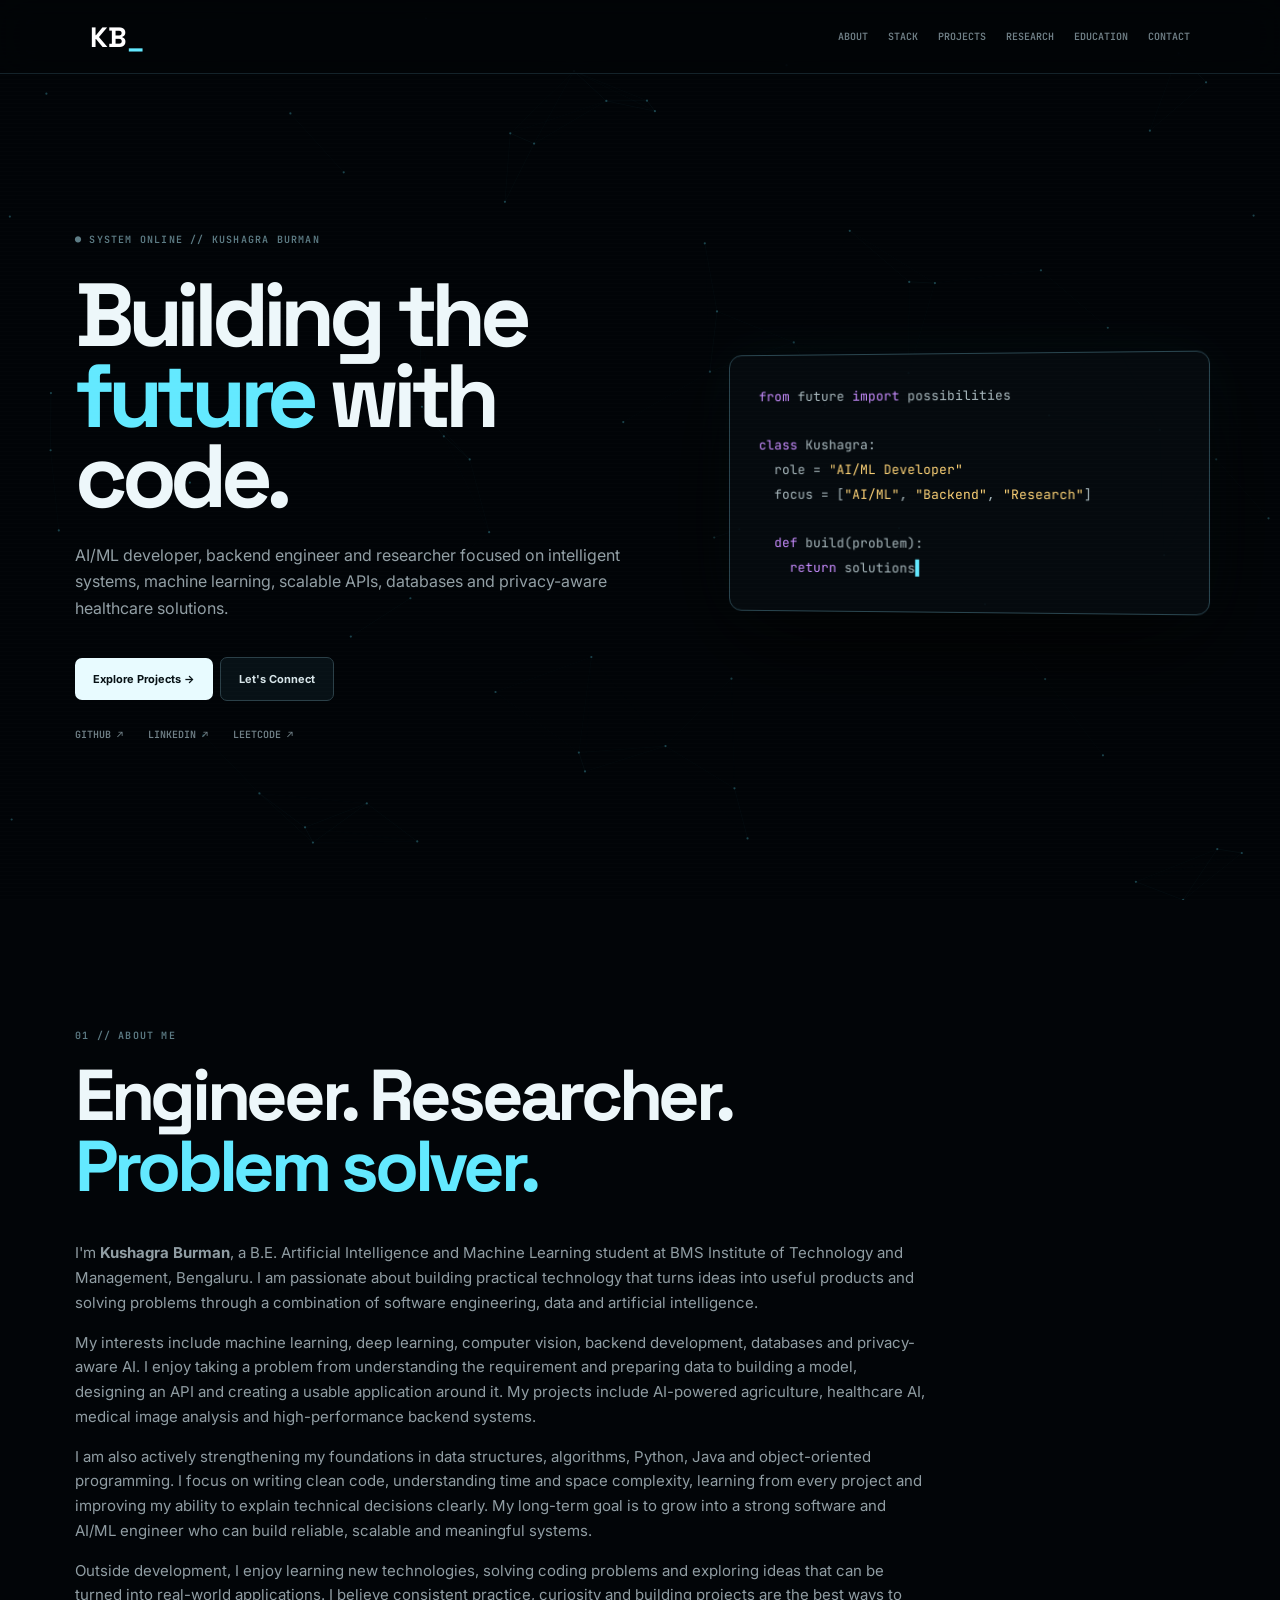
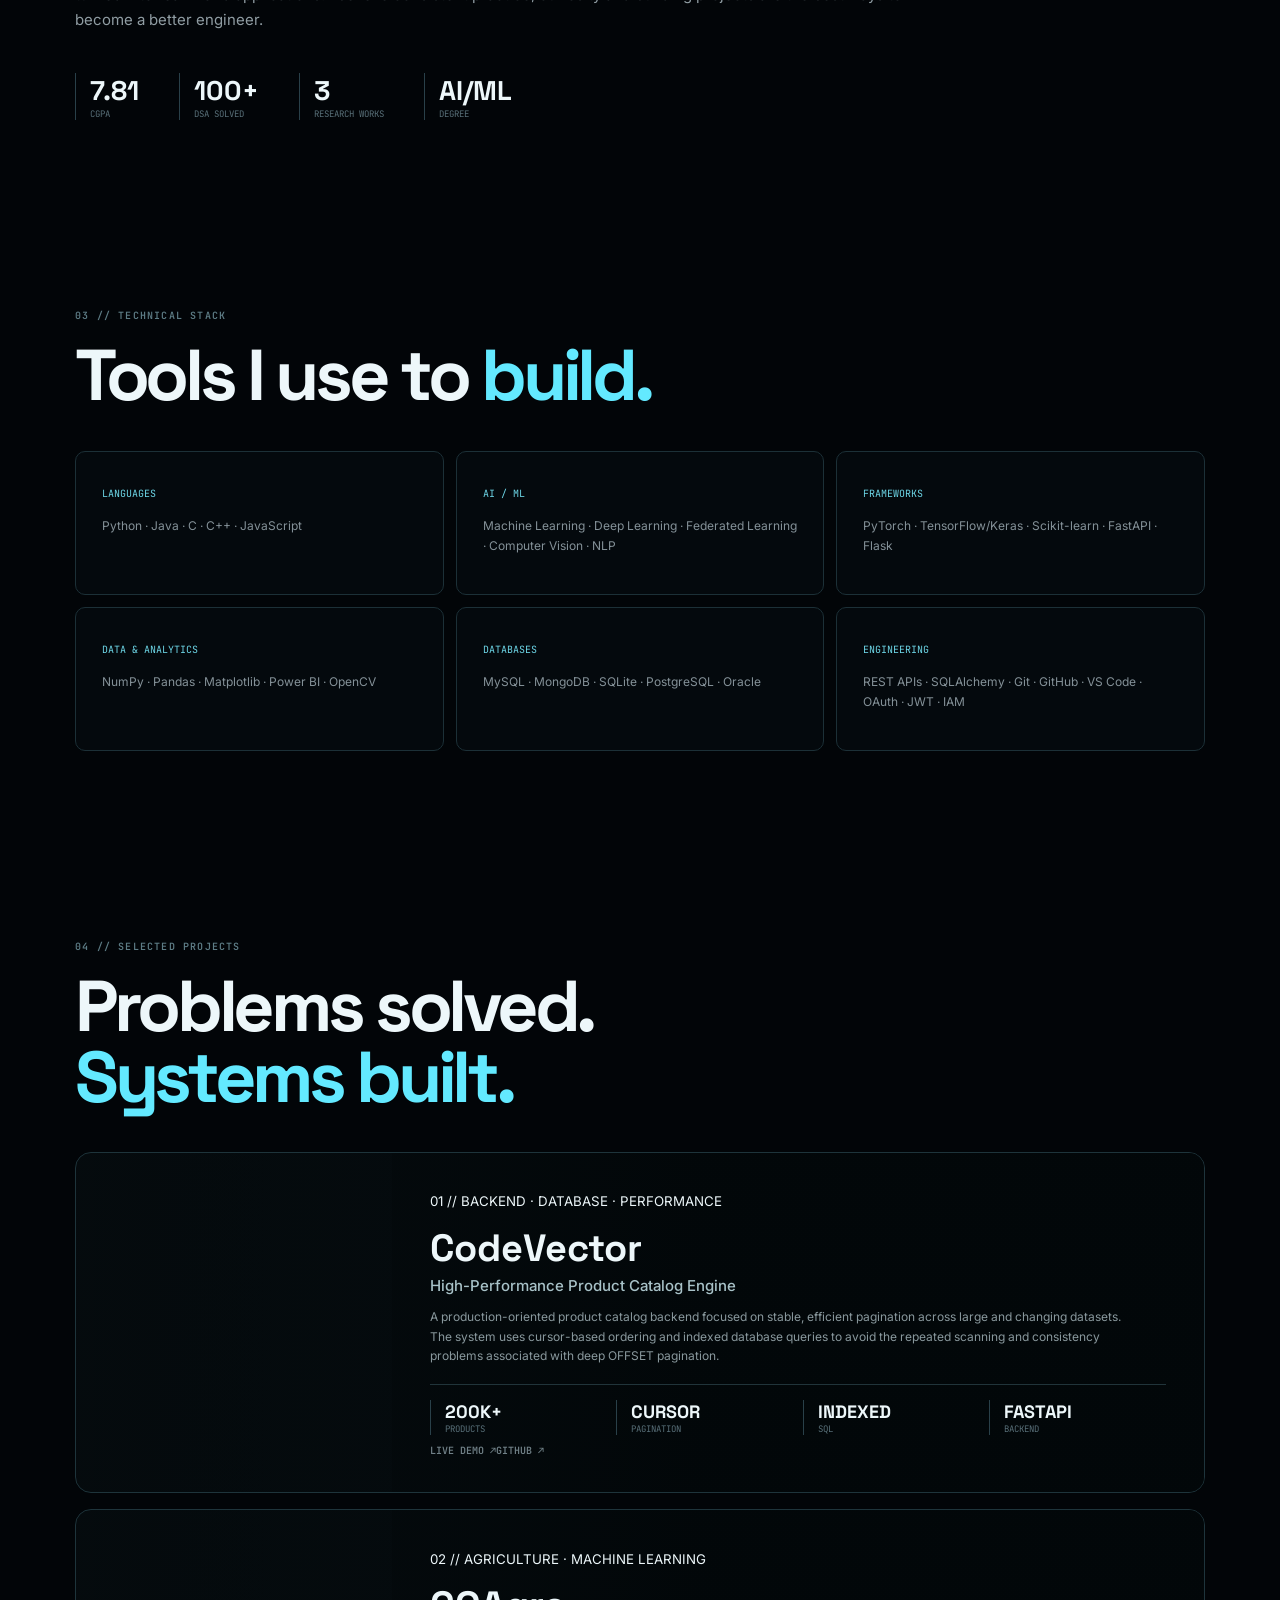
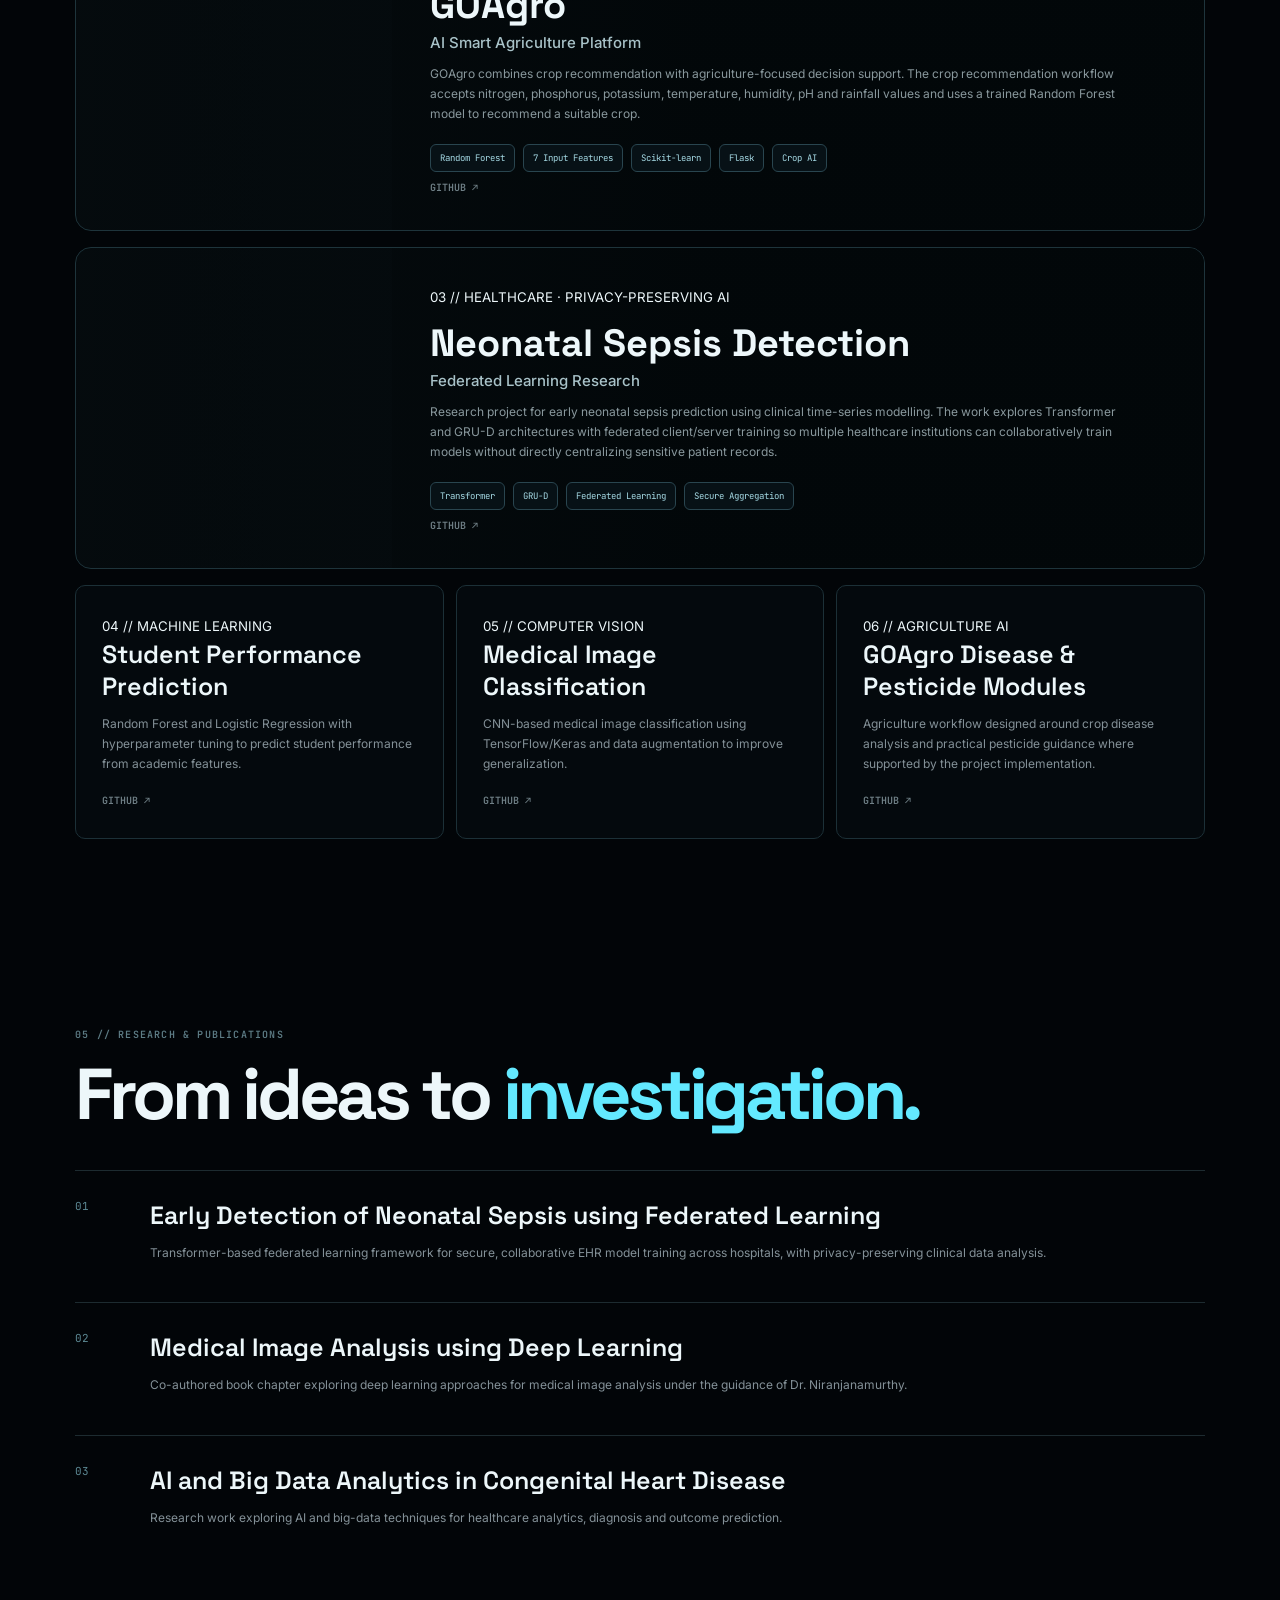
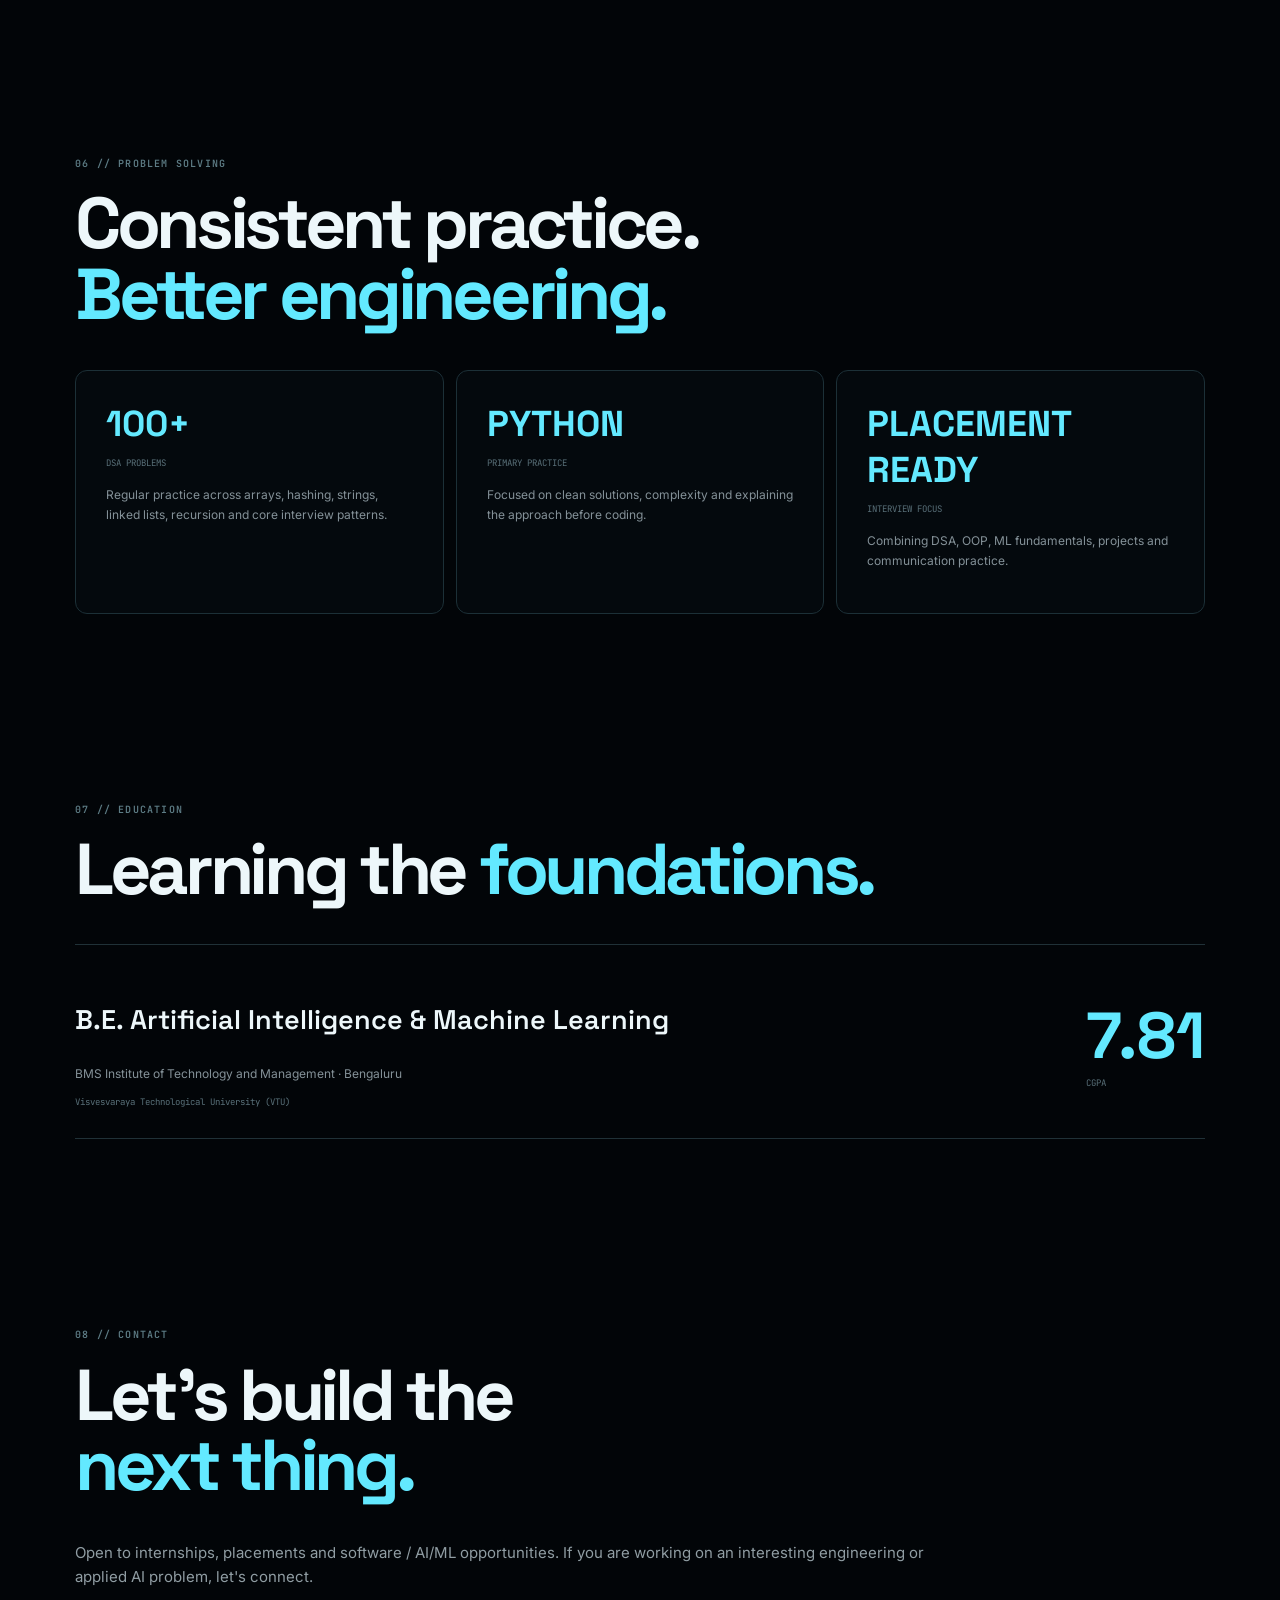
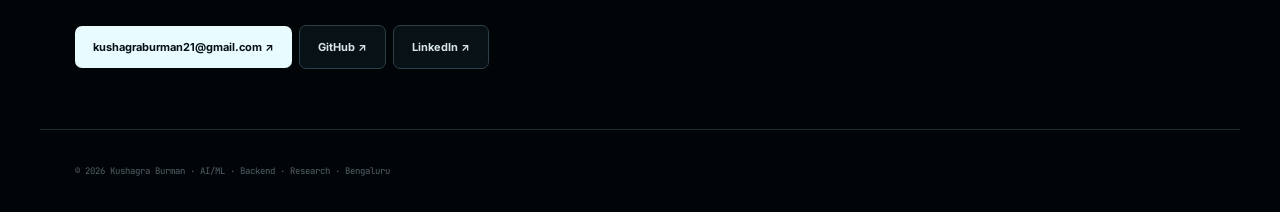
==== commit 681bfeeb: "Expand About Me section and improve portfolio profile" ====
--- a/index.html
+++ b/index.html
@@ -18,7 +18,7 @@
   <span>def</span> build(problem):
     <span>return</span> solutions<span class="cursor">▌</span></pre></section>
 
-<section id="about"><small>01 // ABOUT ME</small><h2>Engineer. Researcher.<br><em>Problem solver.</em></h2><p>I'm <b>Kushagra Burman</b>, a B.E. Artificial Intelligence and Machine Learning student at BMS Institute of Technology and Management, Bengaluru. I enjoy turning real-world problems into practical software systems — from ML-powered agriculture and healthcare research to high-performance backend APIs.</p><p>My work spans Python, Java, C/C++, machine learning, deep learning, federated learning, computer vision, REST APIs, databases and backend engineering. I also actively practice data structures and algorithms for software engineering placements.</p><div class="stats"><b>7.81<small>CGPA</small></b><b>100+<small>DSA SOLVED</small></b><b>3<small>RESEARCH WORKS</small></b><b>AI/ML<small>DEGREE</small></b></div></section>
+<section id="about"><small>01 // ABOUT ME</small><h2>Engineer. Researcher.<br><em>Problem solver.</em></h2><p>I'm <b>Kushagra Burman</b>, a B.E. Artificial Intelligence and Machine Learning student at BMS Institute of Technology and Management, Bengaluru. I am passionate about building practical technology that turns ideas into useful products and solving problems through a combination of software engineering, data and artificial intelligence.</p><p>My interests include machine learning, deep learning, computer vision, backend development, databases and privacy-aware AI. I enjoy taking a problem from understanding the requirement and preparing data to building a model, designing an API and creating a usable application around it. My projects include AI-powered agriculture, healthcare AI, medical image analysis and high-performance backend systems.</p><p>I am also actively strengthening my foundations in data structures, algorithms, Python, Java and object-oriented programming. I focus on writing clean code, understanding time and space complexity, learning from every project and improving my ability to explain technical decisions clearly. My long-term goal is to grow into a strong software and AI/ML engineer who can build reliable, scalable and meaningful systems.</p><p>Outside development, I enjoy learning new technologies, solving coding problems and exploring ideas that can be turned into real-world applications. I believe consistent practice, curiosity and building projects are the best ways to become a better engineer.</p><div class="stats"><b>7.81<small>CGPA</small></b><b>100+<small>DSA SOLVED</small></b><b>3<small>RESEARCH WORKS</small></b><b>AI/ML<small>DEGREE</small></b></div></section>
 
 <section id="skills"><small>03 // TECHNICAL STACK</small><h2>Tools I use to <em>build.</em></h2><div class="grid"><article><b>LANGUAGES</b><p>Python · Java · C · C++ · JavaScript</p></article><article><b>AI / ML</b><p>Machine Learning · Deep Learning · Federated Learning · Computer Vision · NLP</p></article><article><b>FRAMEWORKS</b><p>PyTorch · TensorFlow/Keras · Scikit-learn · FastAPI · Flask</p></article><article><b>DATA & ANALYTICS</b><p>NumPy · Pandas · Matplotlib · Power BI · OpenCV</p></article><article><b>DATABASES</b><p>MySQL · MongoDB · SQLite · PostgreSQL · Oracle</p></article><article><b>ENGINEERING</b><p>REST APIs · SQLAlchemy · Git · GitHub · VS Code · OAuth · JWT · IAM</p></article></div></section>
 
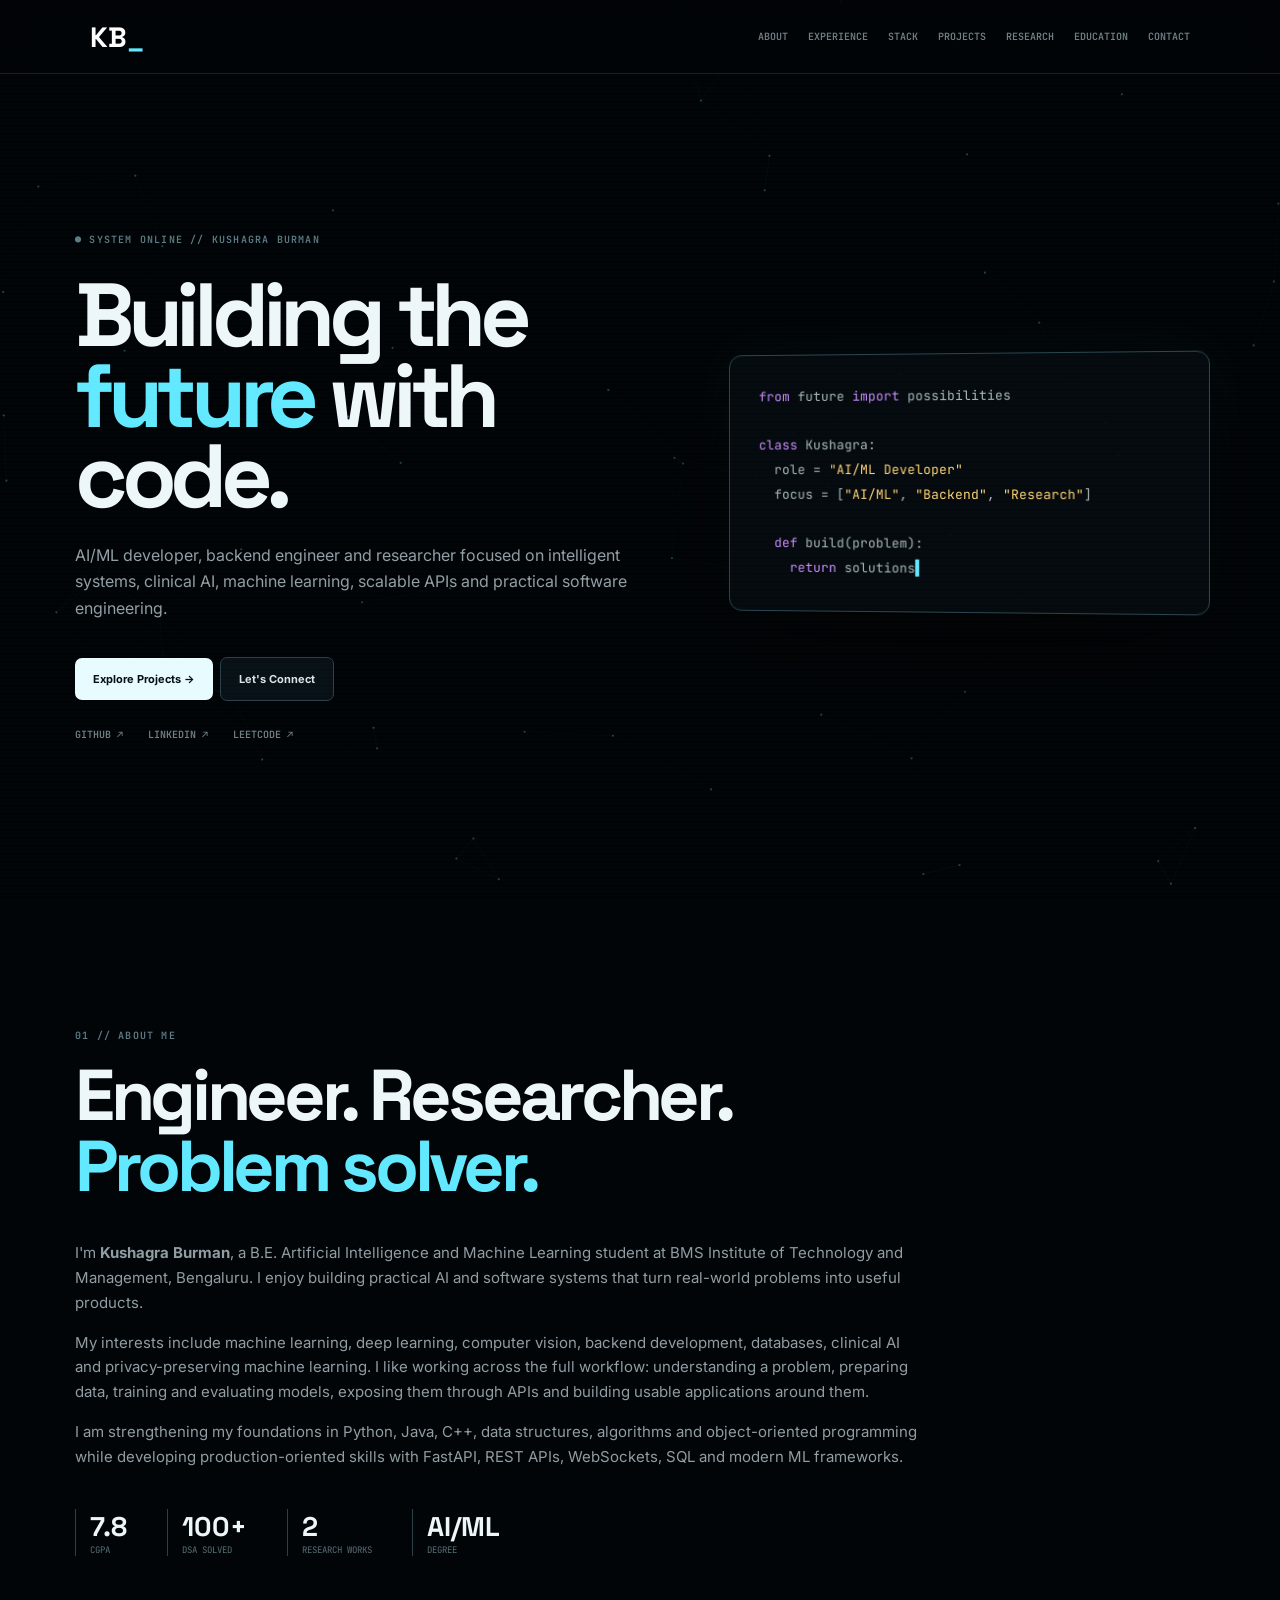
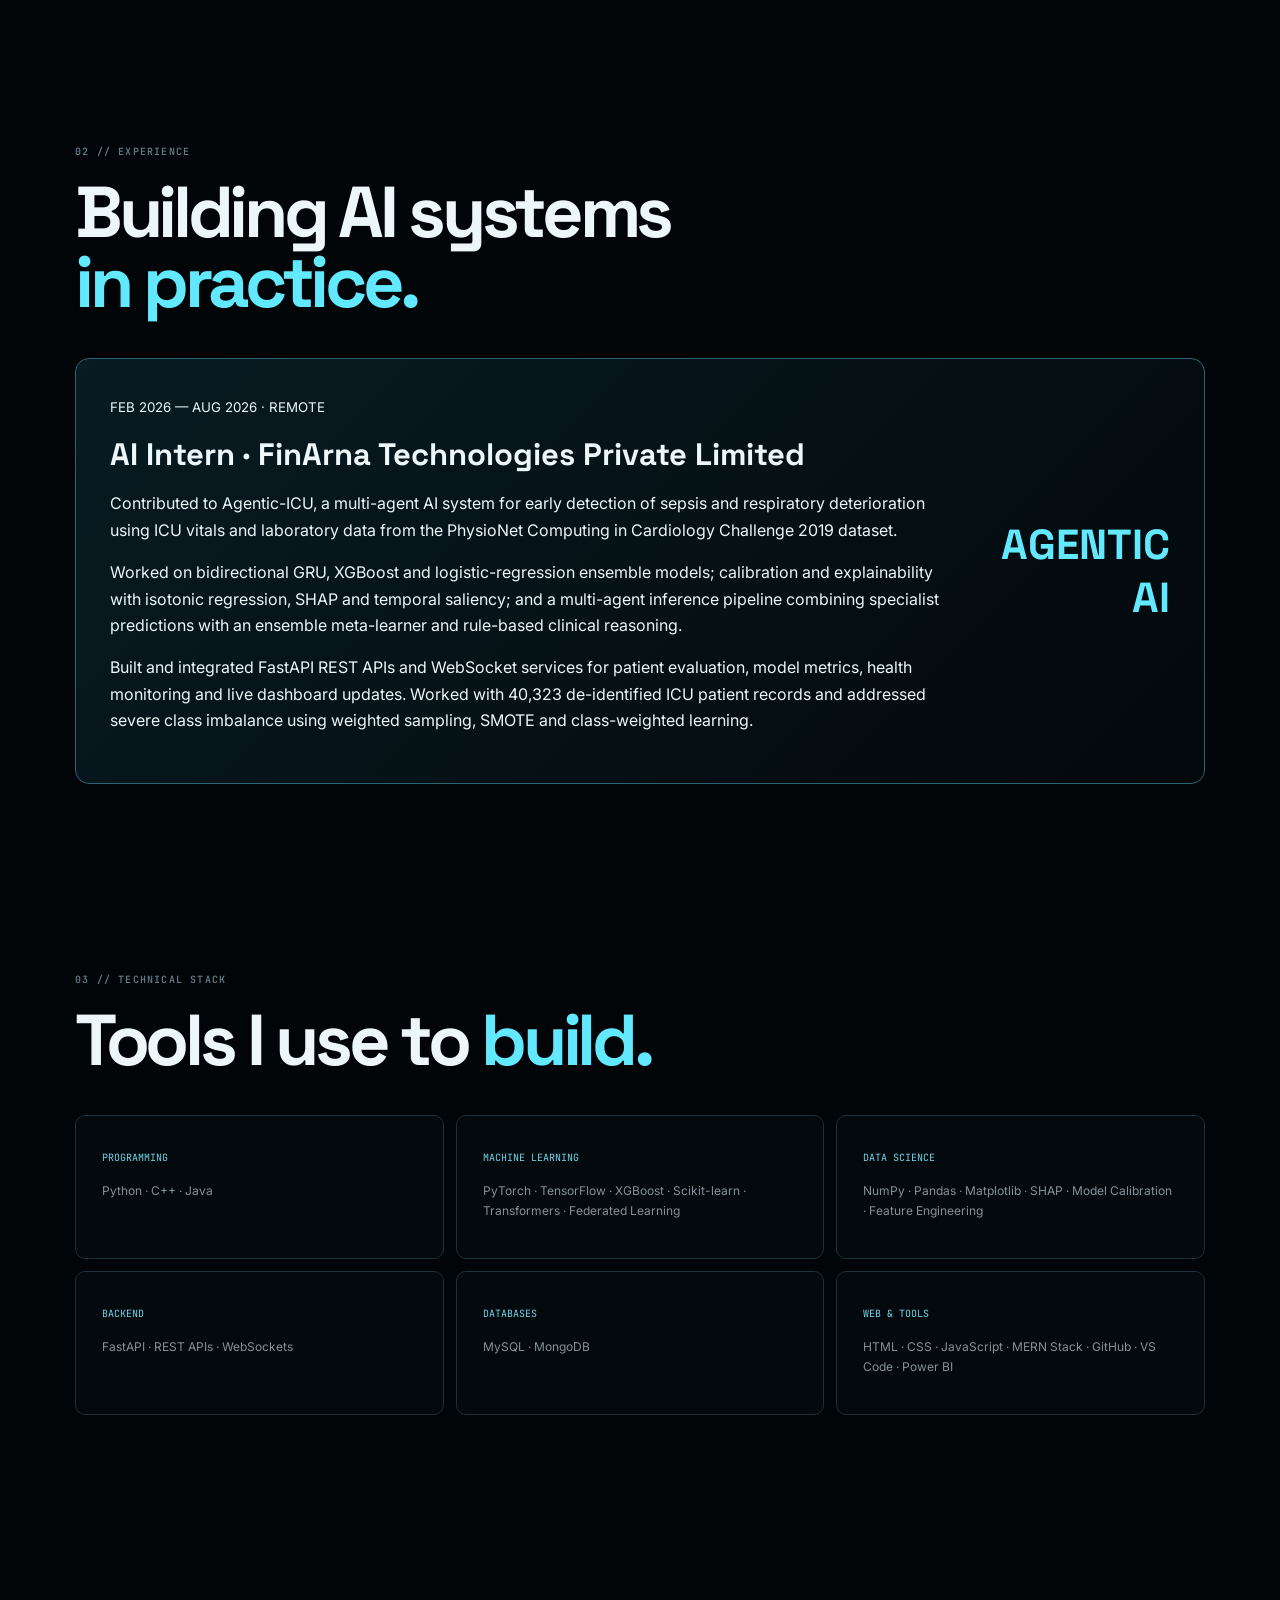
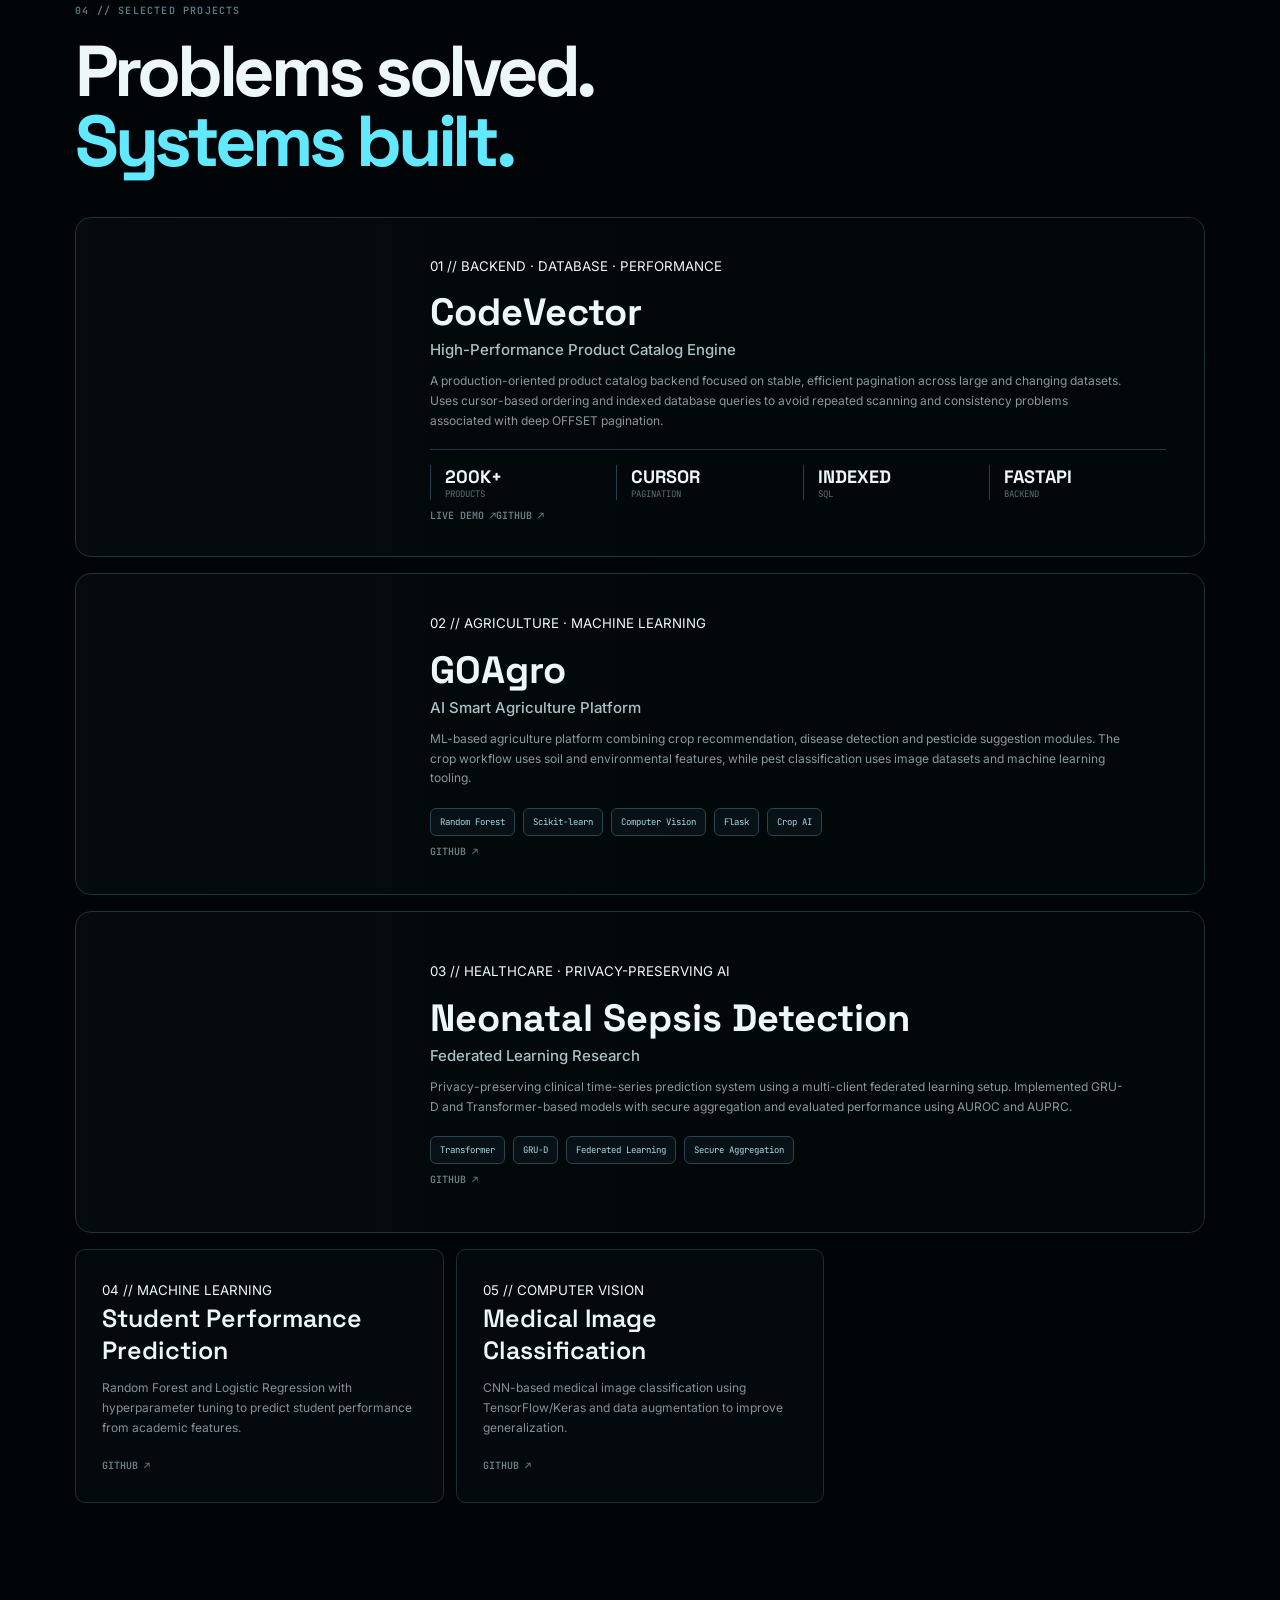
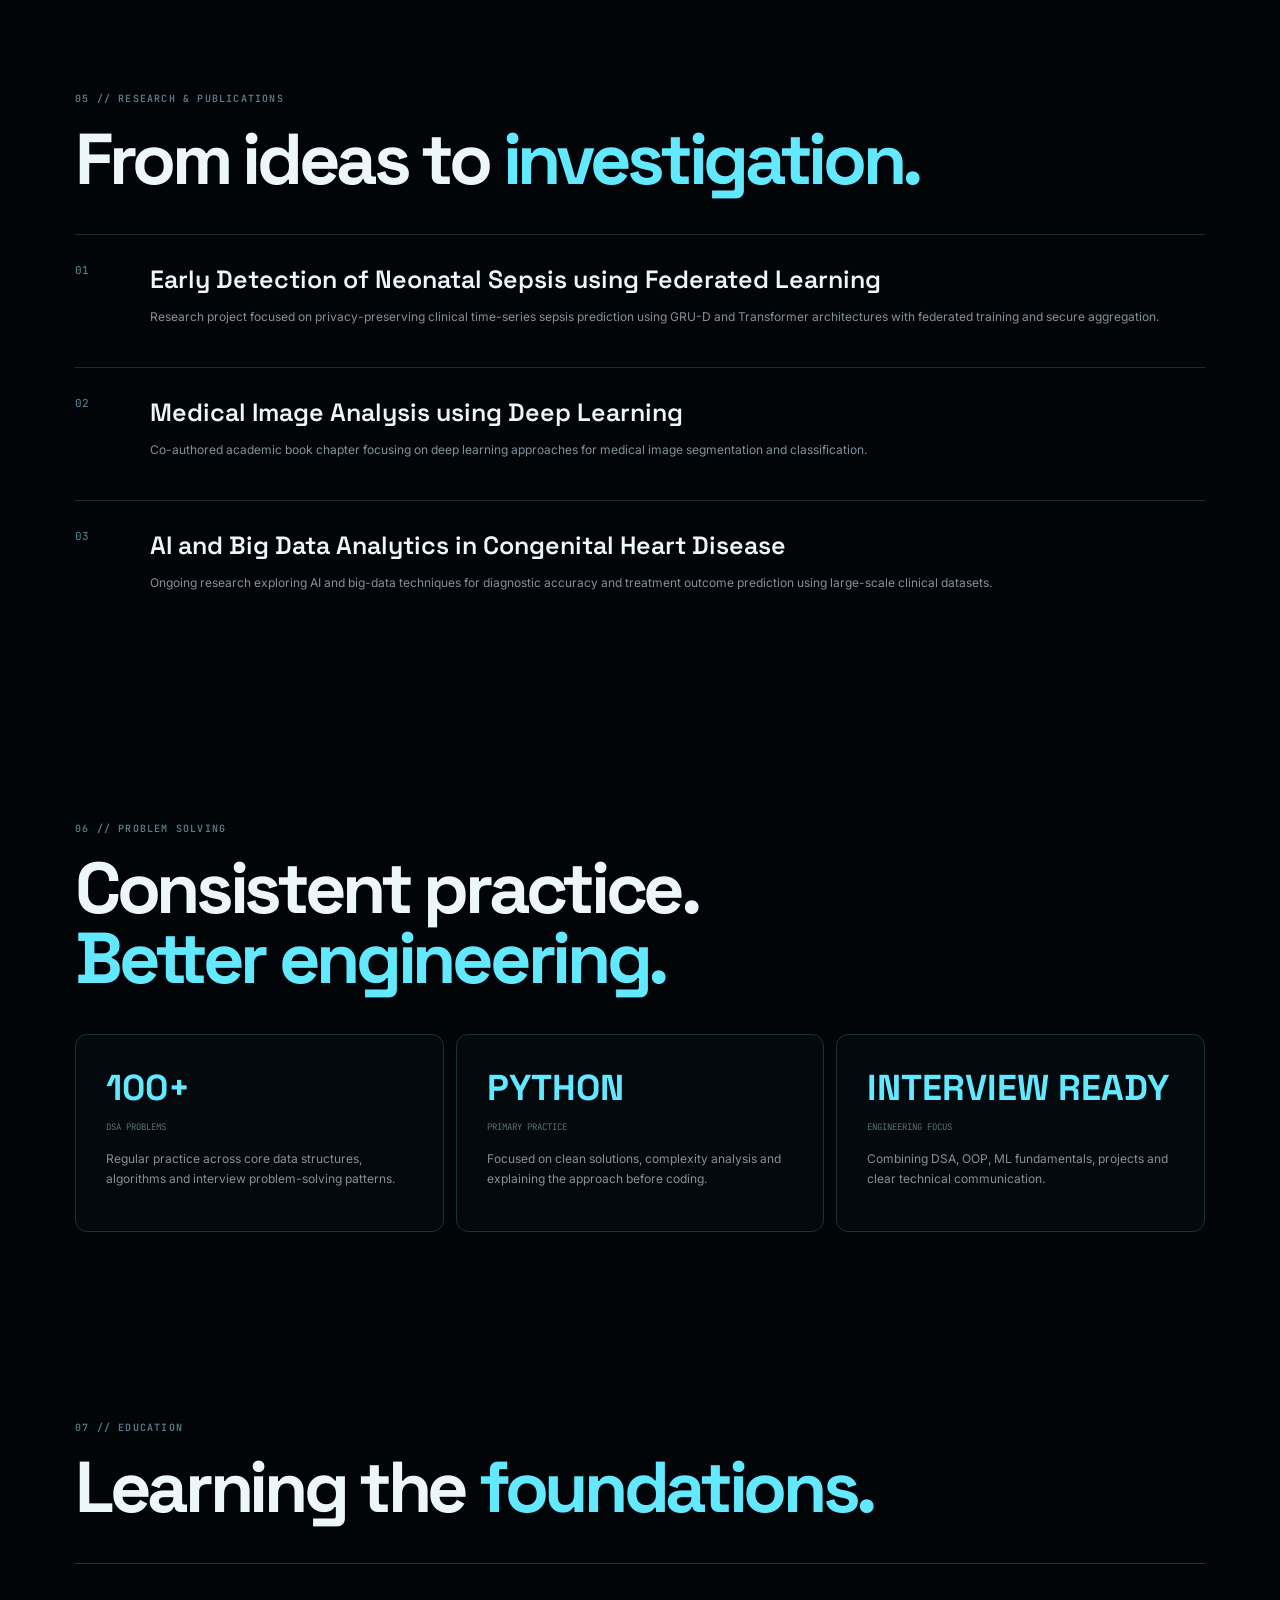
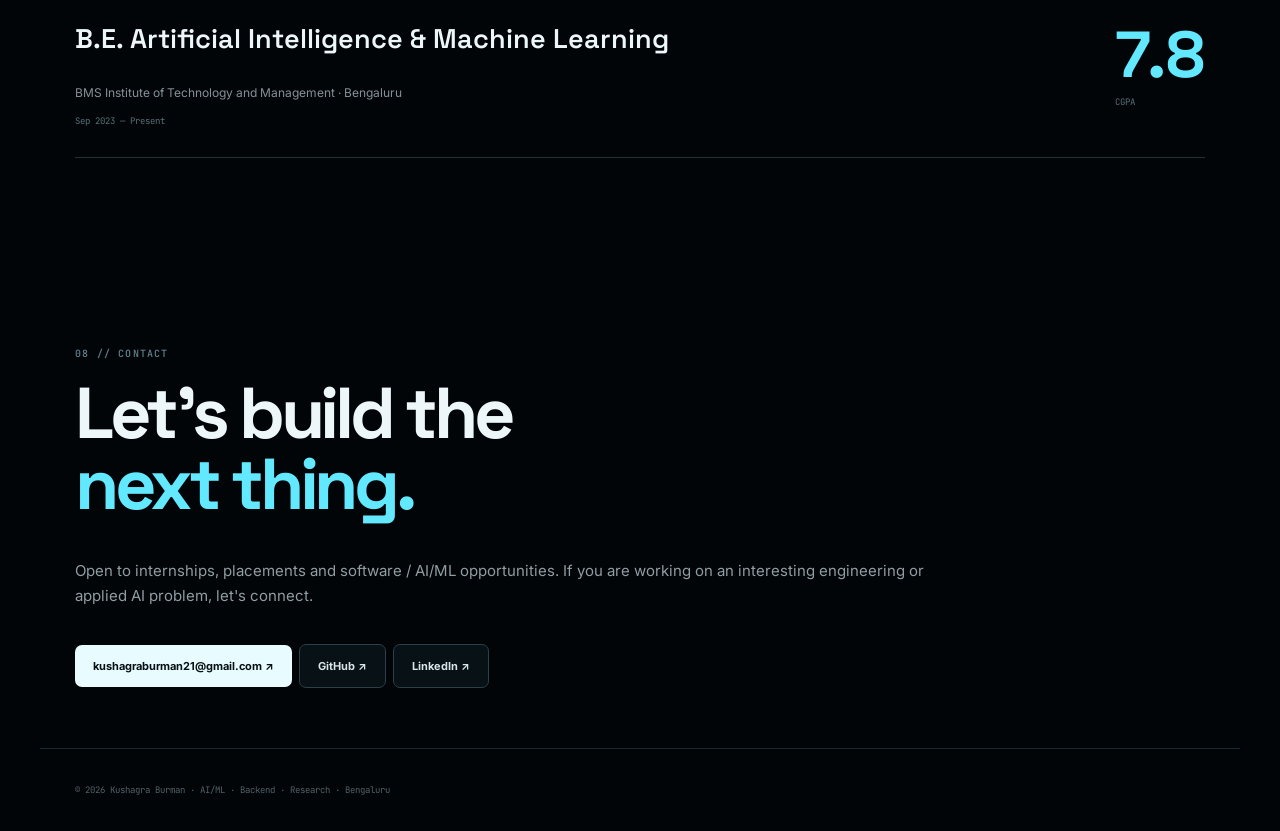
==== commit 39b94cff: "Update portfolio with latest resume details" ====
--- a/index.html
+++ b/index.html
@@ -2,14 +2,15 @@
 <html lang="en">
 <head>
 <meta charset="utf-8"><meta name="viewport" content="width=device-width,initial-scale=1">
-<meta name="description" content="Kushagra Burman — AI/ML Developer, Backend Engineer and Researcher. Portfolio of machine learning, backend and healthcare AI projects.">
-<title>Kushagra Burman — AI/ML Developer · Backend Engineer · Researcher</title><link rel="stylesheet" href="style.css">
+<meta name="description" content="Kushagra Burman — AI/ML Developer, Backend Engineer and Researcher. Portfolio featuring Agentic-ICU, federated learning, GOAgro and CodeVector.">
+<title>Kushagra Burman — AI/ML Developer · Backend Engineer · Researcher</title>
+<link rel="stylesheet" href="style.css">
 </head>
 <body>
 <canvas id="matrix"></canvas><canvas id="network"></canvas>
-<header><a href="#home">KB<span>_</span></a><nav><a href="#about">About</a><a href="#skills">Stack</a><a href="#projects">Projects</a><a href="#research">Research</a><a href="#education">Education</a><a href="#contact">Contact</a></nav></header>
+<header><a href="#home">KB<span>_</span></a><nav><a href="#about">About</a><a href="#experience">Experience</a><a href="#skills">Stack</a><a href="#projects">Projects</a><a href="#research">Research</a><a href="#education">Education</a><a href="#contact">Contact</a></nav></header>
 <main>
-<section id="home" class="hero"><div><small>● SYSTEM ONLINE // KUSHAGRA BURMAN</small><h1>Building the<br><em>future</em> with code.</h1><p>AI/ML developer, backend engineer and researcher focused on intelligent systems, machine learning, scalable APIs, databases and privacy-aware healthcare solutions.</p><a class="btn" href="#projects">Explore Projects →</a><a class="btn ghost" href="mailto:kushagraburman21@gmail.com">Let's Connect</a><div class="links"><a href="https://github.com/kushagra69yr">GitHub ↗</a><a href="https://www.linkedin.com/in/kushagra-burman-9b5740281/">LinkedIn ↗</a><a href="https://leetcode.com/">LeetCode ↗</a></div></div><pre><span>from</span> future <span>import</span> possibilities
+<section id="home" class="hero"><div><small>● SYSTEM ONLINE // KUSHAGRA BURMAN</small><h1>Building the<br><em>future</em> with code.</h1><p>AI/ML developer, backend engineer and researcher focused on intelligent systems, clinical AI, machine learning, scalable APIs and practical software engineering.</p><a class="btn" href="#projects">Explore Projects →</a><a class="btn ghost" href="mailto:kushagraburman21@gmail.com">Let's Connect</a><div class="links"><a href="https://github.com/kushagra69yr">GitHub ↗</a><a href="https://www.linkedin.com/in/kushagra-burman-9b5740281/">LinkedIn ↗</a><a href="https://leetcode.com/">LeetCode ↗</a></div></div><pre><span>from</span> future <span>import</span> possibilities
 
 <span>class</span> Kushagra:
   role = <i>"AI/ML Developer"</i>
@@ -18,21 +19,23 @@
   <span>def</span> build(problem):
     <span>return</span> solutions<span class="cursor">▌</span></pre></section>
 
-<section id="about"><small>01 // ABOUT ME</small><h2>Engineer. Researcher.<br><em>Problem solver.</em></h2><p>I'm <b>Kushagra Burman</b>, a B.E. Artificial Intelligence and Machine Learning student at BMS Institute of Technology and Management, Bengaluru. I am passionate about building practical technology that turns ideas into useful products and solving problems through a combination of software engineering, data and artificial intelligence.</p><p>My interests include machine learning, deep learning, computer vision, backend development, databases and privacy-aware AI. I enjoy taking a problem from understanding the requirement and preparing data to building a model, designing an API and creating a usable application around it. My projects include AI-powered agriculture, healthcare AI, medical image analysis and high-performance backend systems.</p><p>I am also actively strengthening my foundations in data structures, algorithms, Python, Java and object-oriented programming. I focus on writing clean code, understanding time and space complexity, learning from every project and improving my ability to explain technical decisions clearly. My long-term goal is to grow into a strong software and AI/ML engineer who can build reliable, scalable and meaningful systems.</p><p>Outside development, I enjoy learning new technologies, solving coding problems and exploring ideas that can be turned into real-world applications. I believe consistent practice, curiosity and building projects are the best ways to become a better engineer.</p><div class="stats"><b>7.81<small>CGPA</small></b><b>100+<small>DSA SOLVED</small></b><b>3<small>RESEARCH WORKS</small></b><b>AI/ML<small>DEGREE</small></b></div></section>
+<section id="about"><small>01 // ABOUT ME</small><h2>Engineer. Researcher.<br><em>Problem solver.</em></h2><p>I'm <b>Kushagra Burman</b>, a B.E. Artificial Intelligence and Machine Learning student at BMS Institute of Technology and Management, Bengaluru. I enjoy building practical AI and software systems that turn real-world problems into useful products.</p><p>My interests include machine learning, deep learning, computer vision, backend development, databases, clinical AI and privacy-preserving machine learning. I like working across the full workflow: understanding a problem, preparing data, training and evaluating models, exposing them through APIs and building usable applications around them.</p><p>I am strengthening my foundations in Python, Java, C++, data structures, algorithms and object-oriented programming while developing production-oriented skills with FastAPI, REST APIs, WebSockets, SQL and modern ML frameworks.</p><div class="stats"><b>7.8<small>CGPA</small></b><b>100+<small>DSA SOLVED</small></b><b>2<small>RESEARCH WORKS</small></b><b>AI/ML<small>DEGREE</small></b></div></section>
 
-<section id="skills"><small>03 // TECHNICAL STACK</small><h2>Tools I use to <em>build.</em></h2><div class="grid"><article><b>LANGUAGES</b><p>Python · Java · C · C++ · JavaScript</p></article><article><b>AI / ML</b><p>Machine Learning · Deep Learning · Federated Learning · Computer Vision · NLP</p></article><article><b>FRAMEWORKS</b><p>PyTorch · TensorFlow/Keras · Scikit-learn · FastAPI · Flask</p></article><article><b>DATA & ANALYTICS</b><p>NumPy · Pandas · Matplotlib · Power BI · OpenCV</p></article><article><b>DATABASES</b><p>MySQL · MongoDB · SQLite · PostgreSQL · Oracle</p></article><article><b>ENGINEERING</b><p>REST APIs · SQLAlchemy · Git · GitHub · VS Code · OAuth · JWT · IAM</p></article></div></section>
+<section id="experience"><small>02 // EXPERIENCE</small><h2>Building AI systems<br><em>in practice.</em></h2><article class="experience"><div><small>FEB 2026 — AUG 2026 · REMOTE</small><h3>AI Intern · FinArna Technologies Private Limited</h3><p>Contributed to Agentic-ICU, a multi-agent AI system for early detection of sepsis and respiratory deterioration using ICU vitals and laboratory data from the PhysioNet Computing in Cardiology Challenge 2019 dataset.</p><p>Worked on bidirectional GRU, XGBoost and logistic-regression ensemble models; calibration and explainability with isotonic regression, SHAP and temporal saliency; and a multi-agent inference pipeline combining specialist predictions with an ensemble meta-learner and rule-based clinical reasoning.</p><p>Built and integrated FastAPI REST APIs and WebSocket services for patient evaluation, model metrics, health monitoring and live dashboard updates. Worked with 40,323 de-identified ICU patient records and addressed severe class imbalance using weighted sampling, SMOTE and class-weighted learning.</p></div><strong>AGENTIC<br>AI</strong></article></section>
+
+<section id="skills"><small>03 // TECHNICAL STACK</small><h2>Tools I use to <em>build.</em></h2><div class="grid"><article><b>PROGRAMMING</b><p>Python · C++ · Java</p></article><article><b>MACHINE LEARNING</b><p>PyTorch · TensorFlow · XGBoost · Scikit-learn · Transformers · Federated Learning</p></article><article><b>DATA SCIENCE</b><p>NumPy · Pandas · Matplotlib · SHAP · Model Calibration · Feature Engineering</p></article><article><b>BACKEND</b><p>FastAPI · REST APIs · WebSockets</p></article><article><b>DATABASES</b><p>MySQL · MongoDB</p></article><article><b>WEB & TOOLS</b><p>HTML · CSS · JavaScript · MERN Stack · GitHub · VS Code · Power BI</p></article></div></section>
 
 <section id="projects"><small>04 // SELECTED PROJECTS</small><h2>Problems solved.<br><em>Systems built.</em></h2>
-<article class="project-card codevector"><div class="project-image"></div><div class="project-content"><small>01 // BACKEND · DATABASE · PERFORMANCE</small><h3>CodeVector</h3><h4>High-Performance Product Catalog Engine</h4><p>A production-oriented product catalog backend focused on stable, efficient pagination across large and changing datasets. The system uses cursor-based ordering and indexed database queries to avoid the repeated scanning and consistency problems associated with deep OFFSET pagination.</p><div class="metrics"><b>200K+<small>PRODUCTS</small></b><b>CURSOR<small>PAGINATION</small></b><b>INDEXED<small>SQL</small></b><b>FASTAPI<small>BACKEND</small></b></div><a href="https://kushagra6922-codevector.hf.space" class="repo">LIVE DEMO ↗</a><a href="https://github.com/kushagra69yr/codevector" class="repo">GITHUB ↗</a></div></article>
-<article class="project-card goagro"><div class="project-image"></div><div class="project-content"><small>02 // AGRICULTURE · MACHINE LEARNING</small><h3>GOAgro</h3><h4>AI Smart Agriculture Platform</h4><p>GOAgro combines crop recommendation with agriculture-focused decision support. The crop recommendation workflow accepts nitrogen, phosphorus, potassium, temperature, humidity, pH and rainfall values and uses a trained Random Forest model to recommend a suitable crop.</p><div class="chips"><span>Random Forest</span><span>7 Input Features</span><span>Scikit-learn</span><span>Flask</span><span>Crop AI</span></div><a href="https://github.com/kushagra69yr/GOAgro" class="repo">GITHUB ↗</a></div></article>
-<article class="project-card sepsis"><div class="project-image"></div><div class="project-content"><small>03 // HEALTHCARE · PRIVACY-PRESERVING AI</small><h3>Neonatal Sepsis Detection</h3><h4>Federated Learning Research</h4><p>Research project for early neonatal sepsis prediction using clinical time-series modelling. The work explores Transformer and GRU-D architectures with federated client/server training so multiple healthcare institutions can collaboratively train models without directly centralizing sensitive patient records.</p><div class="chips"><span>Transformer</span><span>GRU-D</span><span>Federated Learning</span><span>Secure Aggregation</span></div><a href="https://github.com/kushagra69yr/Neonatal-Sepsis" class="repo">GITHUB ↗</a></div></article>
-<div class="grid project-mini"><article><small>04 // MACHINE LEARNING</small><h3>Student Performance Prediction</h3><p>Random Forest and Logistic Regression with hyperparameter tuning to predict student performance from academic features.</p><a href="https://github.com/kushagra69yr" class="repo">GITHUB ↗</a></article><article><small>05 // COMPUTER VISION</small><h3>Medical Image Classification</h3><p>CNN-based medical image classification using TensorFlow/Keras and data augmentation to improve generalization.</p><a href="https://github.com/kushagra69yr" class="repo">GITHUB ↗</a></article><article><small>06 // AGRICULTURE AI</small><h3>GOAgro Disease & Pesticide Modules</h3><p>Agriculture workflow designed around crop disease analysis and practical pesticide guidance where supported by the project implementation.</p><a href="https://github.com/kushagra69yr/GOAgro" class="repo">GITHUB ↗</a></article></div></section>
+<article class="project-card codevector"><div class="project-image"></div><div class="project-content"><small>01 // BACKEND · DATABASE · PERFORMANCE</small><h3>CodeVector</h3><h4>High-Performance Product Catalog Engine</h4><p>A production-oriented product catalog backend focused on stable, efficient pagination across large and changing datasets. Uses cursor-based ordering and indexed database queries to avoid repeated scanning and consistency problems associated with deep OFFSET pagination.</p><div class="metrics"><b>200K+<small>PRODUCTS</small></b><b>CURSOR<small>PAGINATION</small></b><b>INDEXED<small>SQL</small></b><b>FASTAPI<small>BACKEND</small></b></div><a href="https://kushagra6922-codevector.hf.space" class="repo">LIVE DEMO ↗</a><a href="https://github.com/kushagra69yr/codevector" class="repo">GITHUB ↗</a></div></article>
+<article class="project-card goagro"><div class="project-image"></div><div class="project-content"><small>02 // AGRICULTURE · MACHINE LEARNING</small><h3>GOAgro</h3><h4>AI Smart Agriculture Platform</h4><p>ML-based agriculture platform combining crop recommendation, disease detection and pesticide suggestion modules. The crop workflow uses soil and environmental features, while pest classification uses image datasets and machine learning tooling.</p><div class="chips"><span>Random Forest</span><span>Scikit-learn</span><span>Computer Vision</span><span>Flask</span><span>Crop AI</span></div><a href="https://github.com/kushagra69yr/GOAgro" class="repo">GITHUB ↗</a></div></article>
+<article class="project-card sepsis"><div class="project-image"></div><div class="project-content"><small>03 // HEALTHCARE · PRIVACY-PRESERVING AI</small><h3>Neonatal Sepsis Detection</h3><h4>Federated Learning Research</h4><p>Privacy-preserving clinical time-series prediction system using a multi-client federated learning setup. Implemented GRU-D and Transformer-based models with secure aggregation and evaluated performance using AUROC and AUPRC.</p><div class="chips"><span>Transformer</span><span>GRU-D</span><span>Federated Learning</span><span>Secure Aggregation</span></div><a href="https://github.com/kushagra69yr/Neonatal-Sepsis" class="repo">GITHUB ↗</a></div></article>
+<div class="grid project-mini"><article><small>04 // MACHINE LEARNING</small><h3>Student Performance Prediction</h3><p>Random Forest and Logistic Regression with hyperparameter tuning to predict student performance from academic features.</p><a href="https://github.com/kushagra69yr" class="repo">GITHUB ↗</a></article><article><small>05 // COMPUTER VISION</small><h3>Medical Image Classification</h3><p>CNN-based medical image classification using TensorFlow/Keras and data augmentation to improve generalization.</p><a href="https://github.com/kushagra69yr" class="repo">GITHUB ↗</a></article></div></section>
 
-<section id="research"><small>05 // RESEARCH & PUBLICATIONS</small><h2>From ideas to <em>investigation.</em></h2><article class="row"><b>01</b><div><h3>Early Detection of Neonatal Sepsis using Federated Learning</h3><p>Transformer-based federated learning framework for secure, collaborative EHR model training across hospitals, with privacy-preserving clinical data analysis.</p></div></article><article class="row"><b>02</b><div><h3>Medical Image Analysis using Deep Learning</h3><p>Co-authored book chapter exploring deep learning approaches for medical image analysis under the guidance of Dr. Niranjanamurthy.</p></div></article><article class="row"><b>03</b><div><h3>AI and Big Data Analytics in Congenital Heart Disease</h3><p>Research work exploring AI and big-data techniques for healthcare analytics, diagnosis and outcome prediction.</p></div></article></section>
+<section id="research"><small>05 // RESEARCH & PUBLICATIONS</small><h2>From ideas to <em>investigation.</em></h2><article class="row"><b>01</b><div><h3>Early Detection of Neonatal Sepsis using Federated Learning</h3><p>Research project focused on privacy-preserving clinical time-series sepsis prediction using GRU-D and Transformer architectures with federated training and secure aggregation.</p></div></article><article class="row"><b>02</b><div><h3>Medical Image Analysis using Deep Learning</h3><p>Co-authored academic book chapter focusing on deep learning approaches for medical image segmentation and classification.</p></div></article><article class="row"><b>03</b><div><h3>AI and Big Data Analytics in Congenital Heart Disease</h3><p>Ongoing research exploring AI and big-data techniques for diagnostic accuracy and treatment outcome prediction using large-scale clinical datasets.</p></div></article></section>
 
-<section id="coding"><small>06 // PROBLEM SOLVING</small><h2>Consistent practice.<br><em>Better engineering.</em></h2><div class="coding-grid"><article><strong>100+</strong><span>DSA PROBLEMS</span><p>Regular practice across arrays, hashing, strings, linked lists, recursion and core interview patterns.</p></article><article><strong>PYTHON</strong><span>PRIMARY PRACTICE</span><p>Focused on clean solutions, complexity and explaining the approach before coding.</p></article><article><strong>PLACEMENT READY</strong><span>INTERVIEW FOCUS</span><p>Combining DSA, OOP, ML fundamentals, projects and communication practice.</p></article></div></section>
+<section id="coding"><small>06 // PROBLEM SOLVING</small><h2>Consistent practice.<br><em>Better engineering.</em></h2><div class="coding-grid"><article><strong>100+</strong><span>DSA PROBLEMS</span><p>Regular practice across core data structures, algorithms and interview problem-solving patterns.</p></article><article><strong>PYTHON</strong><span>PRIMARY PRACTICE</span><p>Focused on clean solutions, complexity analysis and explaining the approach before coding.</p></article><article><strong>INTERVIEW READY</strong><span>ENGINEERING FOCUS</span><p>Combining DSA, OOP, ML fundamentals, projects and clear technical communication.</p></article></div></section>
 
-<section id="education"><small>07 // EDUCATION</small><h2>Learning the <em>foundations.</em></h2><div class="edu"><div><h3>B.E. Artificial Intelligence & Machine Learning</h3><p>BMS Institute of Technology and Management · Bengaluru</p><small>Visvesvaraya Technological University (VTU)</small></div><strong>7.81<small>CGPA</small></strong></div></section>
+<section id="education"><small>07 // EDUCATION</small><h2>Learning the <em>foundations.</em></h2><div class="edu"><div><h3>B.E. Artificial Intelligence & Machine Learning</h3><p>BMS Institute of Technology and Management · Bengaluru</p><small>Sep 2023 — Present</small></div><strong>7.8<small>CGPA</small></strong></div></section>
 
 <section id="contact"><small>08 // CONTACT</small><h2>Let's build the<br><em>next thing.</em></h2><p>Open to internships, placements and software / AI/ML opportunities. If you are working on an interesting engineering or applied AI problem, let's connect.</p><a class="btn" href="mailto:kushagraburman21@gmail.com">kushagraburman21@gmail.com ↗</a><a class="btn ghost" href="https://github.com/kushagra69yr">GitHub ↗</a><a class="btn ghost" href="https://www.linkedin.com/in/kushagra-burman-9b5740281/">LinkedIn ↗</a></section>
 </main><footer>© 2026 Kushagra Burman · AI/ML · Backend · Research · Bengaluru</footer><script src="script.js"></script>
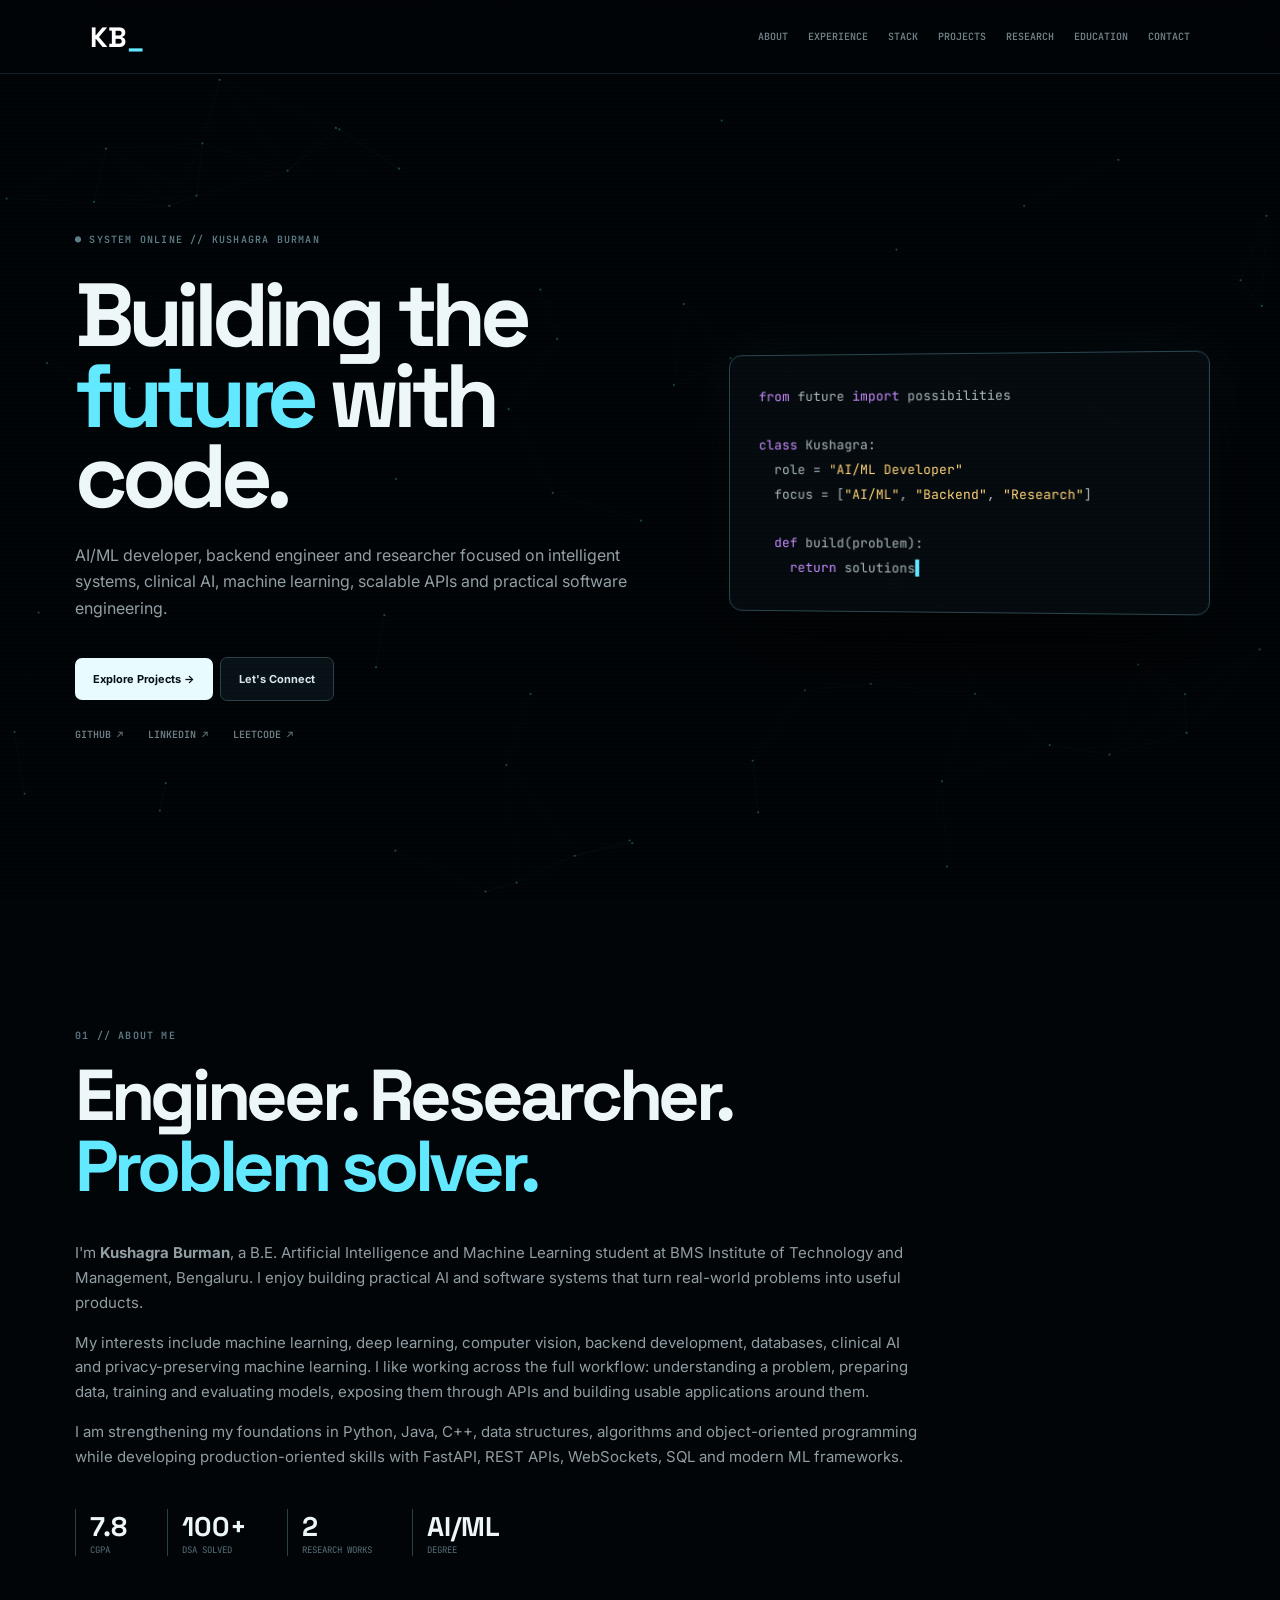
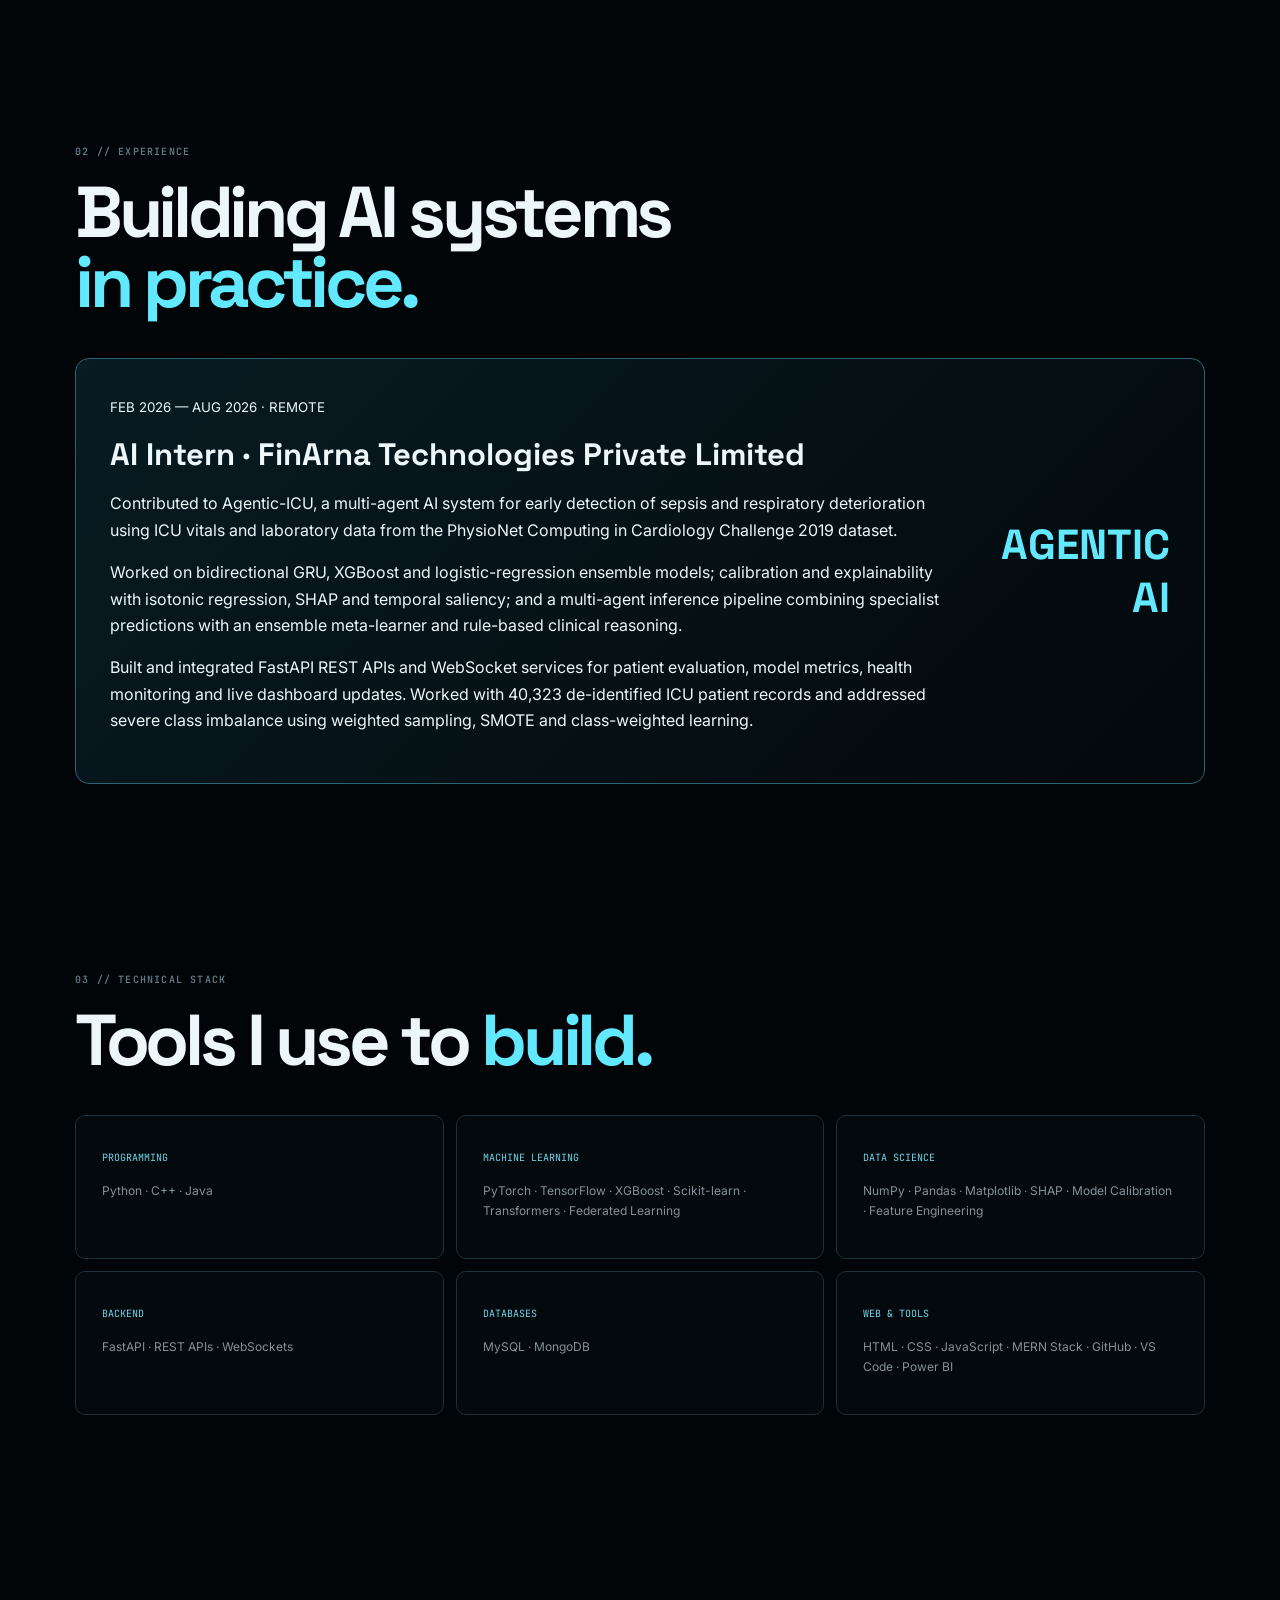
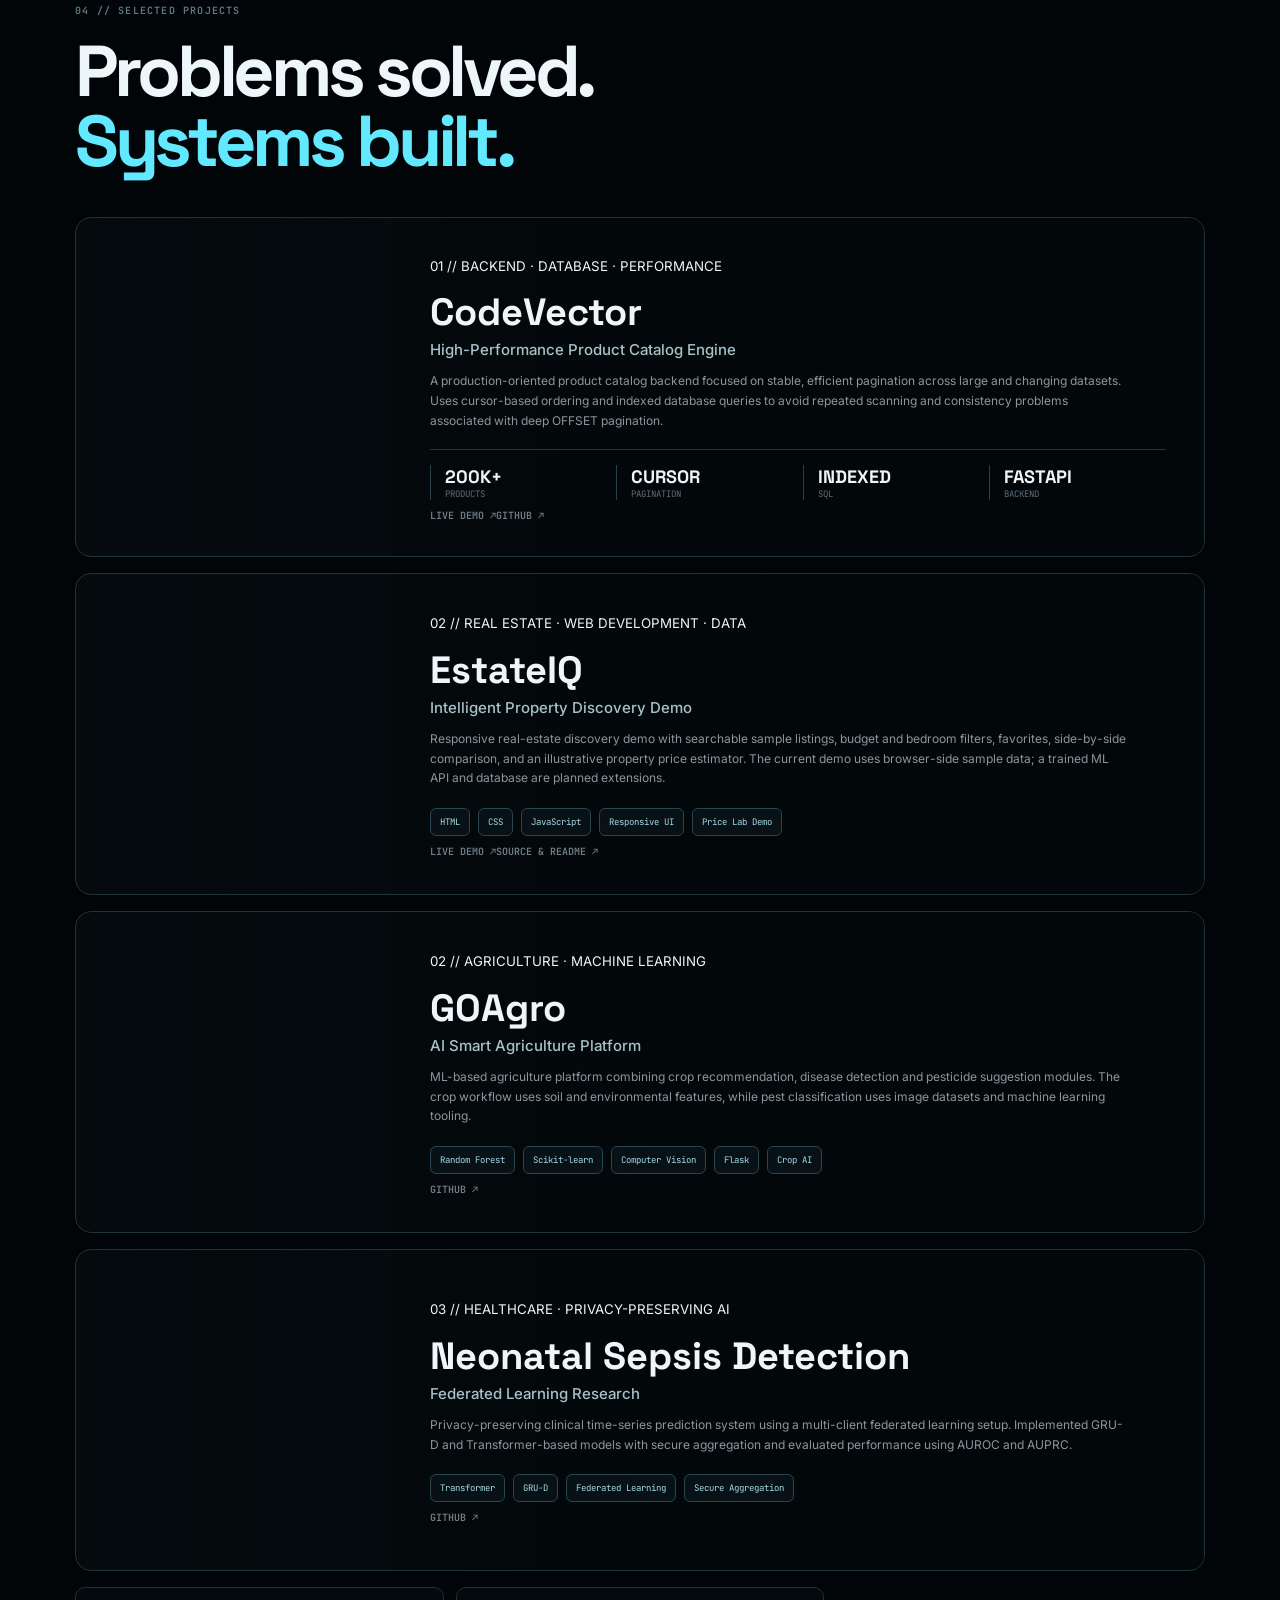
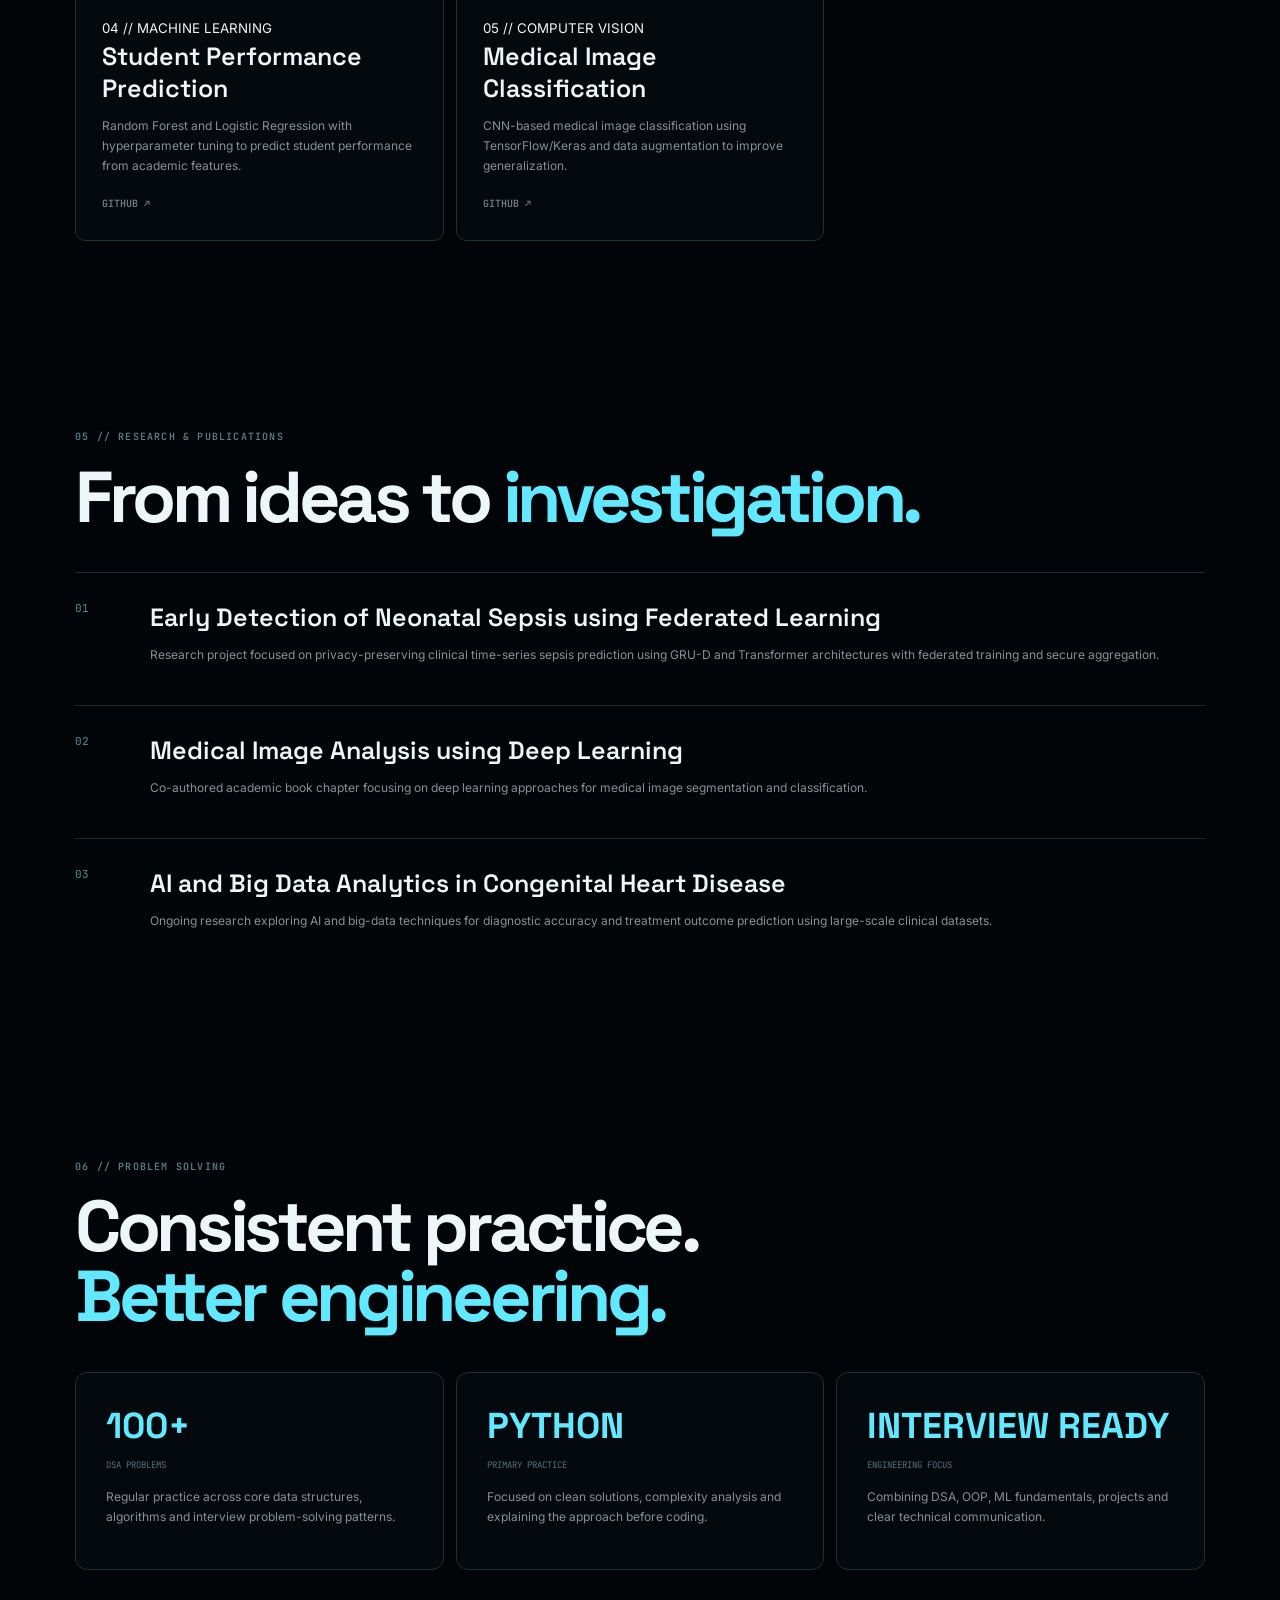
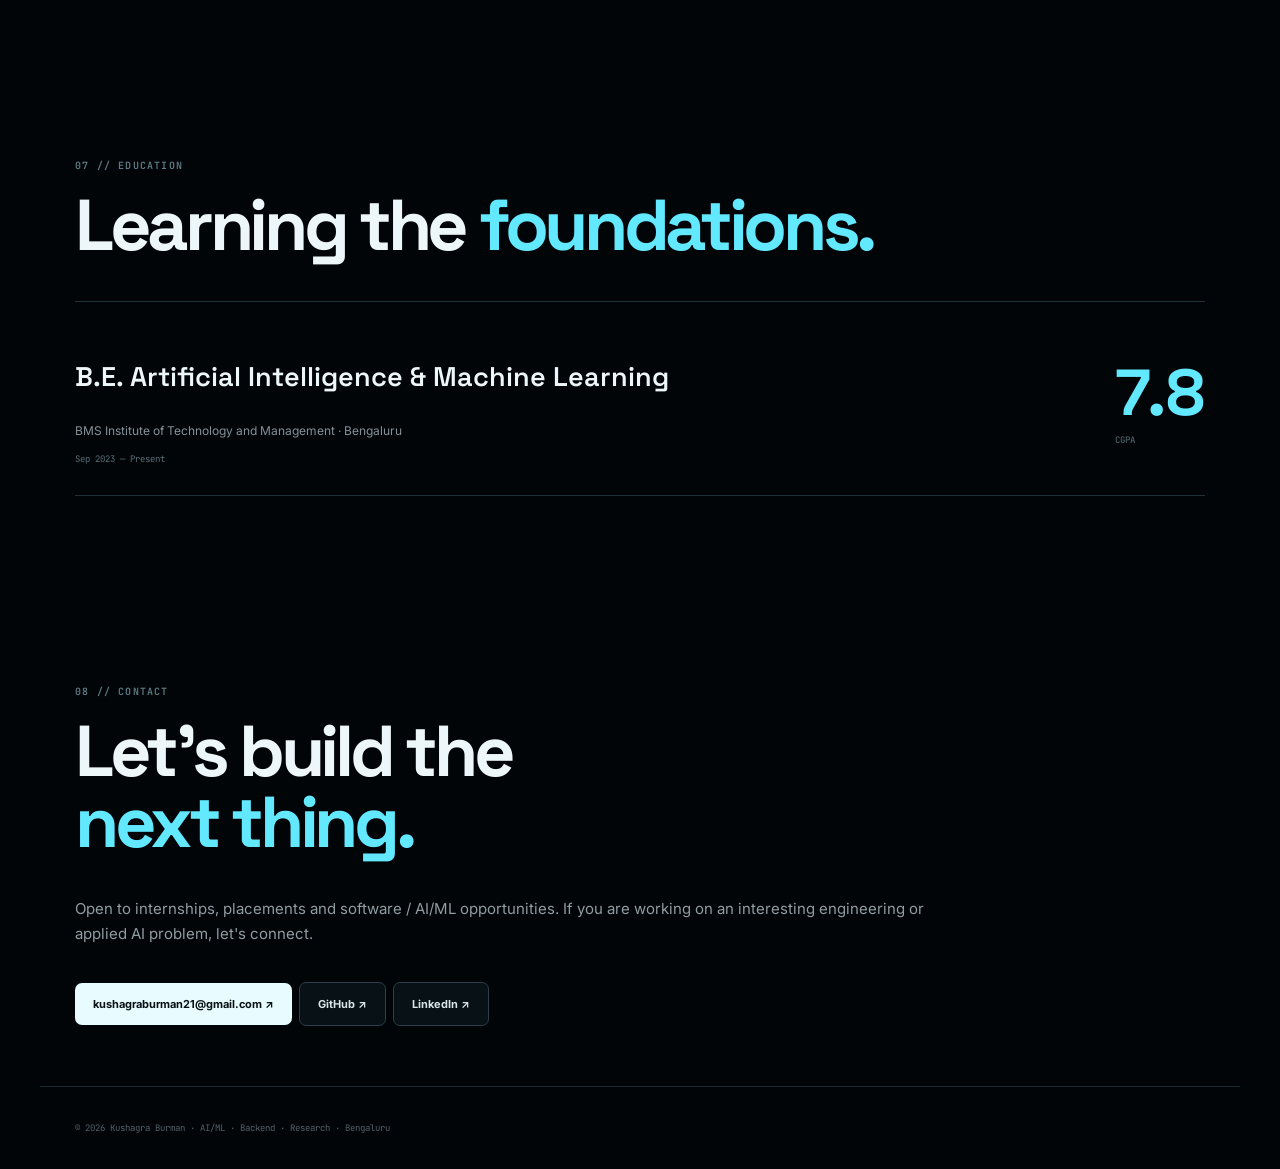
==== commit 20a45449: "Add EstateIQ demo to portfolio projects" ====
--- a/index.html
+++ b/index.html
@@ -27,6 +27,7 @@
 
 <section id="projects"><small>04 // SELECTED PROJECTS</small><h2>Problems solved.<br><em>Systems built.</em></h2>
 <article class="project-card codevector"><div class="project-image"></div><div class="project-content"><small>01 // BACKEND · DATABASE · PERFORMANCE</small><h3>CodeVector</h3><h4>High-Performance Product Catalog Engine</h4><p>A production-oriented product catalog backend focused on stable, efficient pagination across large and changing datasets. Uses cursor-based ordering and indexed database queries to avoid repeated scanning and consistency problems associated with deep OFFSET pagination.</p><div class="metrics"><b>200K+<small>PRODUCTS</small></b><b>CURSOR<small>PAGINATION</small></b><b>INDEXED<small>SQL</small></b><b>FASTAPI<small>BACKEND</small></b></div><a href="https://kushagra6922-codevector.hf.space" class="repo">LIVE DEMO ↗</a><a href="https://github.com/kushagra69yr/codevector" class="repo">GITHUB ↗</a></div></article>
+<article class="project-card estateiq"><div class="project-image"></div><div class="project-content"><small>02 // REAL ESTATE · WEB DEVELOPMENT · DATA</small><h3>EstateIQ</h3><h4>Intelligent Property Discovery Demo</h4><p>Responsive real-estate discovery demo with searchable sample listings, budget and bedroom filters, favorites, side-by-side comparison, and an illustrative property price estimator. The current demo uses browser-side sample data; a trained ML API and database are planned extensions.</p><div class="chips"><span>HTML</span><span>CSS</span><span>JavaScript</span><span>Responsive UI</span><span>Price Lab Demo</span></div><a href="https://kushagra69yr.github.io/estateiq/" class="repo">LIVE DEMO ↗</a><a href="https://github.com/kushagra69yr/kushagra69yr.github.io/tree/main/estateiq" class="repo">SOURCE & README ↗</a></div></article>
 <article class="project-card goagro"><div class="project-image"></div><div class="project-content"><small>02 // AGRICULTURE · MACHINE LEARNING</small><h3>GOAgro</h3><h4>AI Smart Agriculture Platform</h4><p>ML-based agriculture platform combining crop recommendation, disease detection and pesticide suggestion modules. The crop workflow uses soil and environmental features, while pest classification uses image datasets and machine learning tooling.</p><div class="chips"><span>Random Forest</span><span>Scikit-learn</span><span>Computer Vision</span><span>Flask</span><span>Crop AI</span></div><a href="https://github.com/kushagra69yr/GOAgro" class="repo">GITHUB ↗</a></div></article>
 <article class="project-card sepsis"><div class="project-image"></div><div class="project-content"><small>03 // HEALTHCARE · PRIVACY-PRESERVING AI</small><h3>Neonatal Sepsis Detection</h3><h4>Federated Learning Research</h4><p>Privacy-preserving clinical time-series prediction system using a multi-client federated learning setup. Implemented GRU-D and Transformer-based models with secure aggregation and evaluated performance using AUROC and AUPRC.</p><div class="chips"><span>Transformer</span><span>GRU-D</span><span>Federated Learning</span><span>Secure Aggregation</span></div><a href="https://github.com/kushagra69yr/Neonatal-Sepsis" class="repo">GITHUB ↗</a></div></article>
 <div class="grid project-mini"><article><small>04 // MACHINE LEARNING</small><h3>Student Performance Prediction</h3><p>Random Forest and Logistic Regression with hyperparameter tuning to predict student performance from academic features.</p><a href="https://github.com/kushagra69yr" class="repo">GITHUB ↗</a></article><article><small>05 // COMPUTER VISION</small><h3>Medical Image Classification</h3><p>CNN-based medical image classification using TensorFlow/Keras and data augmentation to improve generalization.</p><a href="https://github.com/kushagra69yr" class="repo">GITHUB ↗</a></article></div></section>
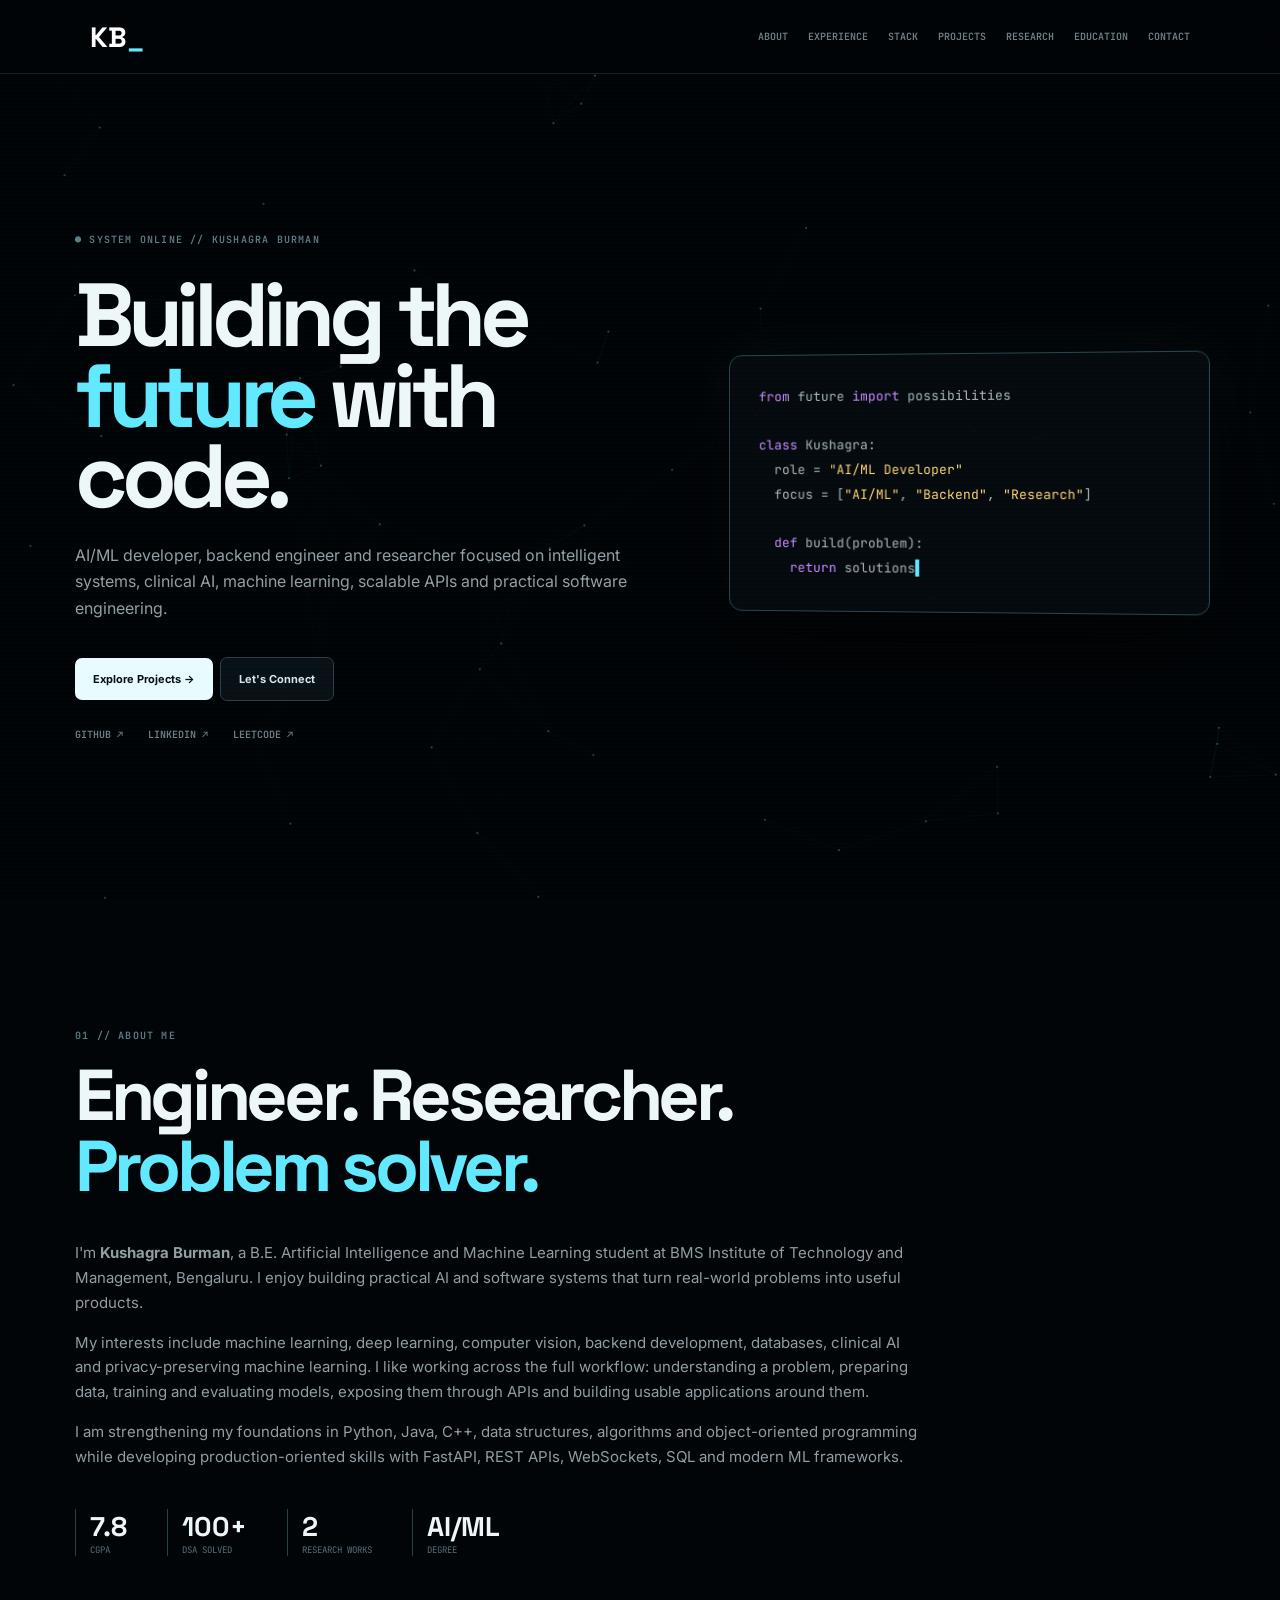
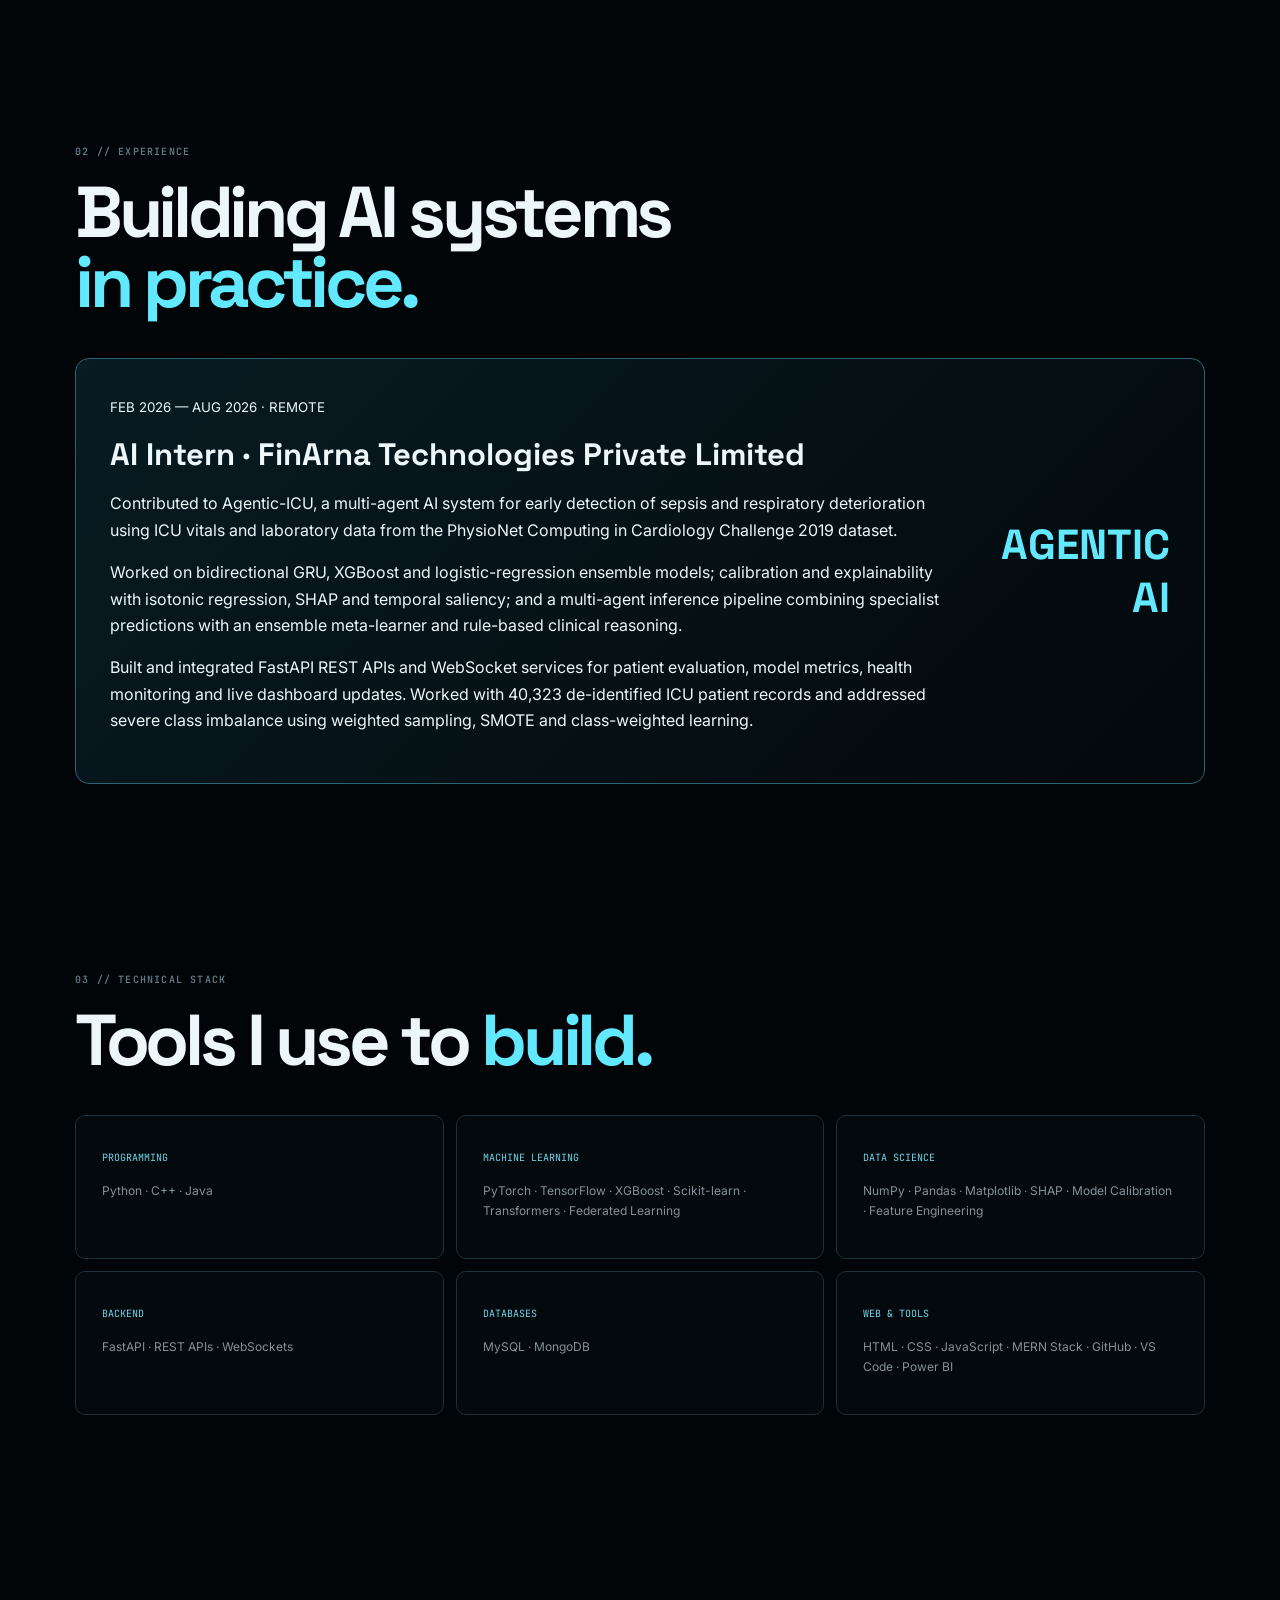
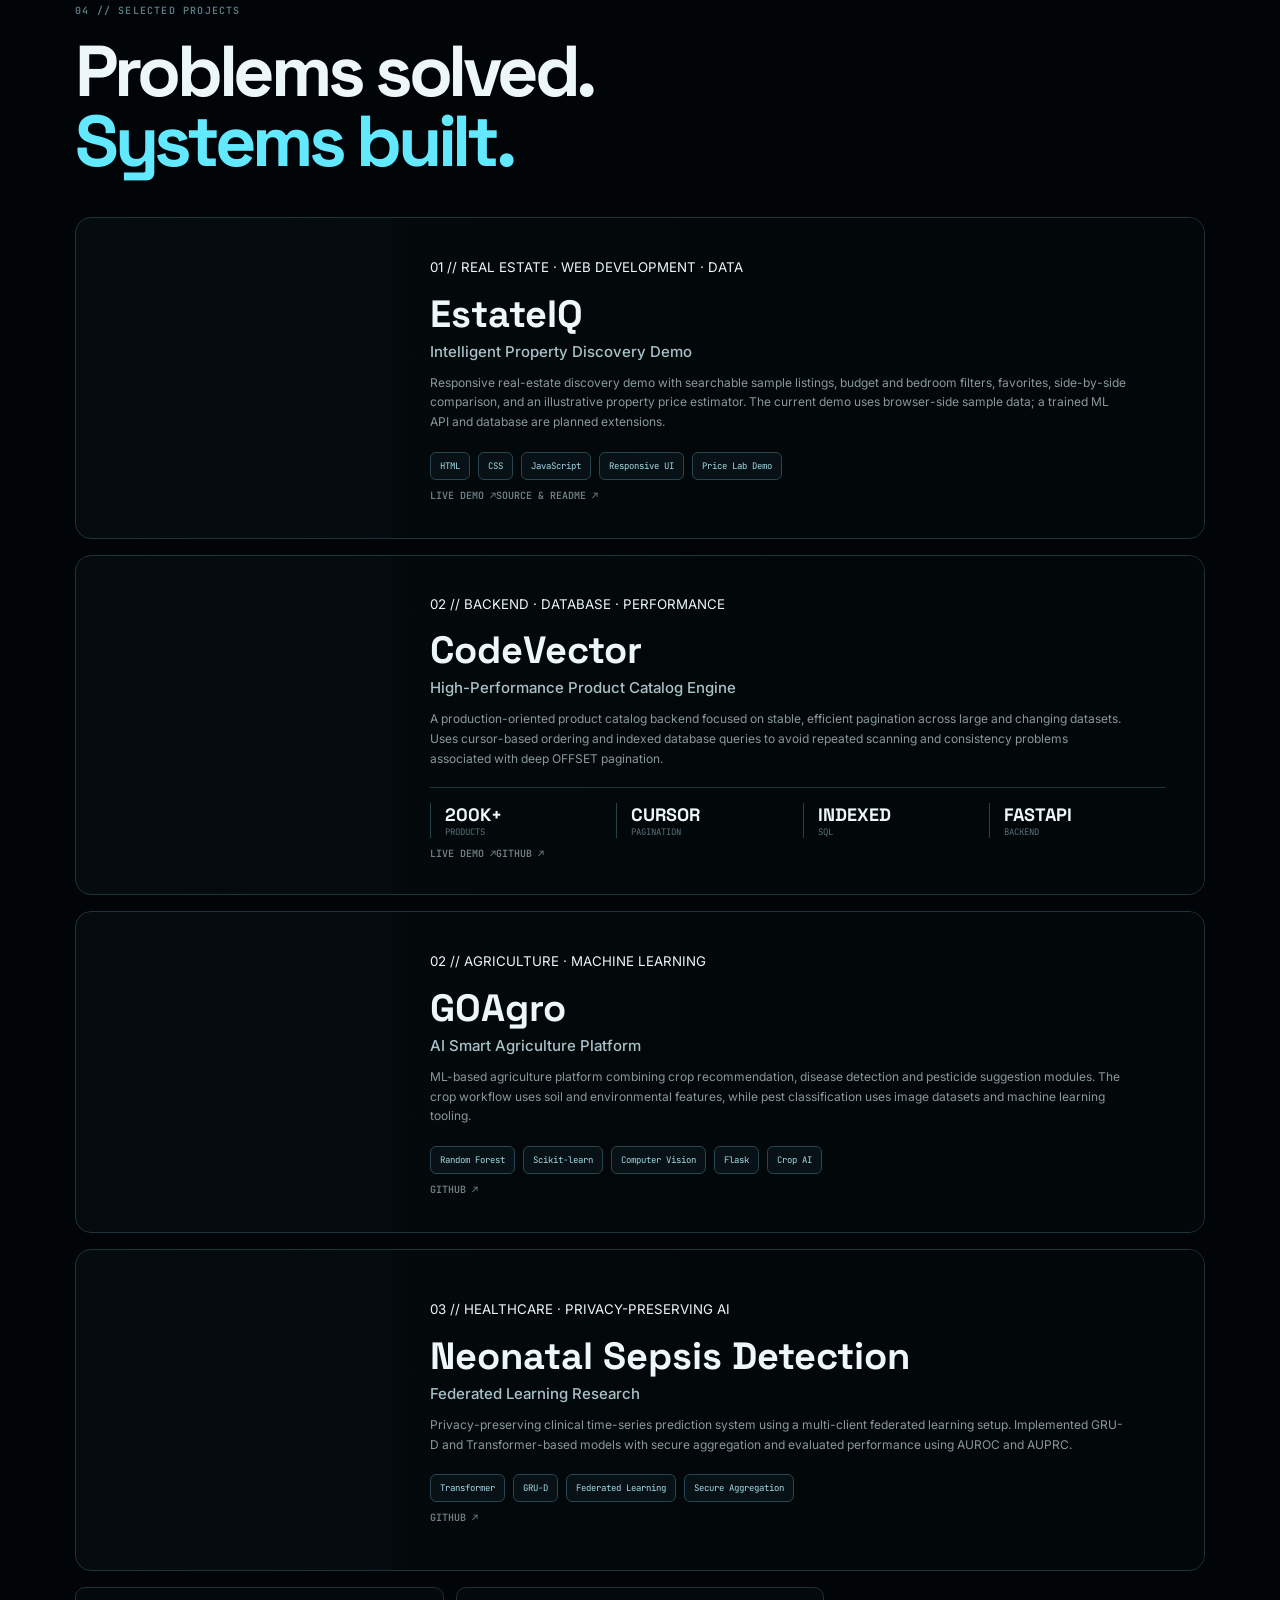
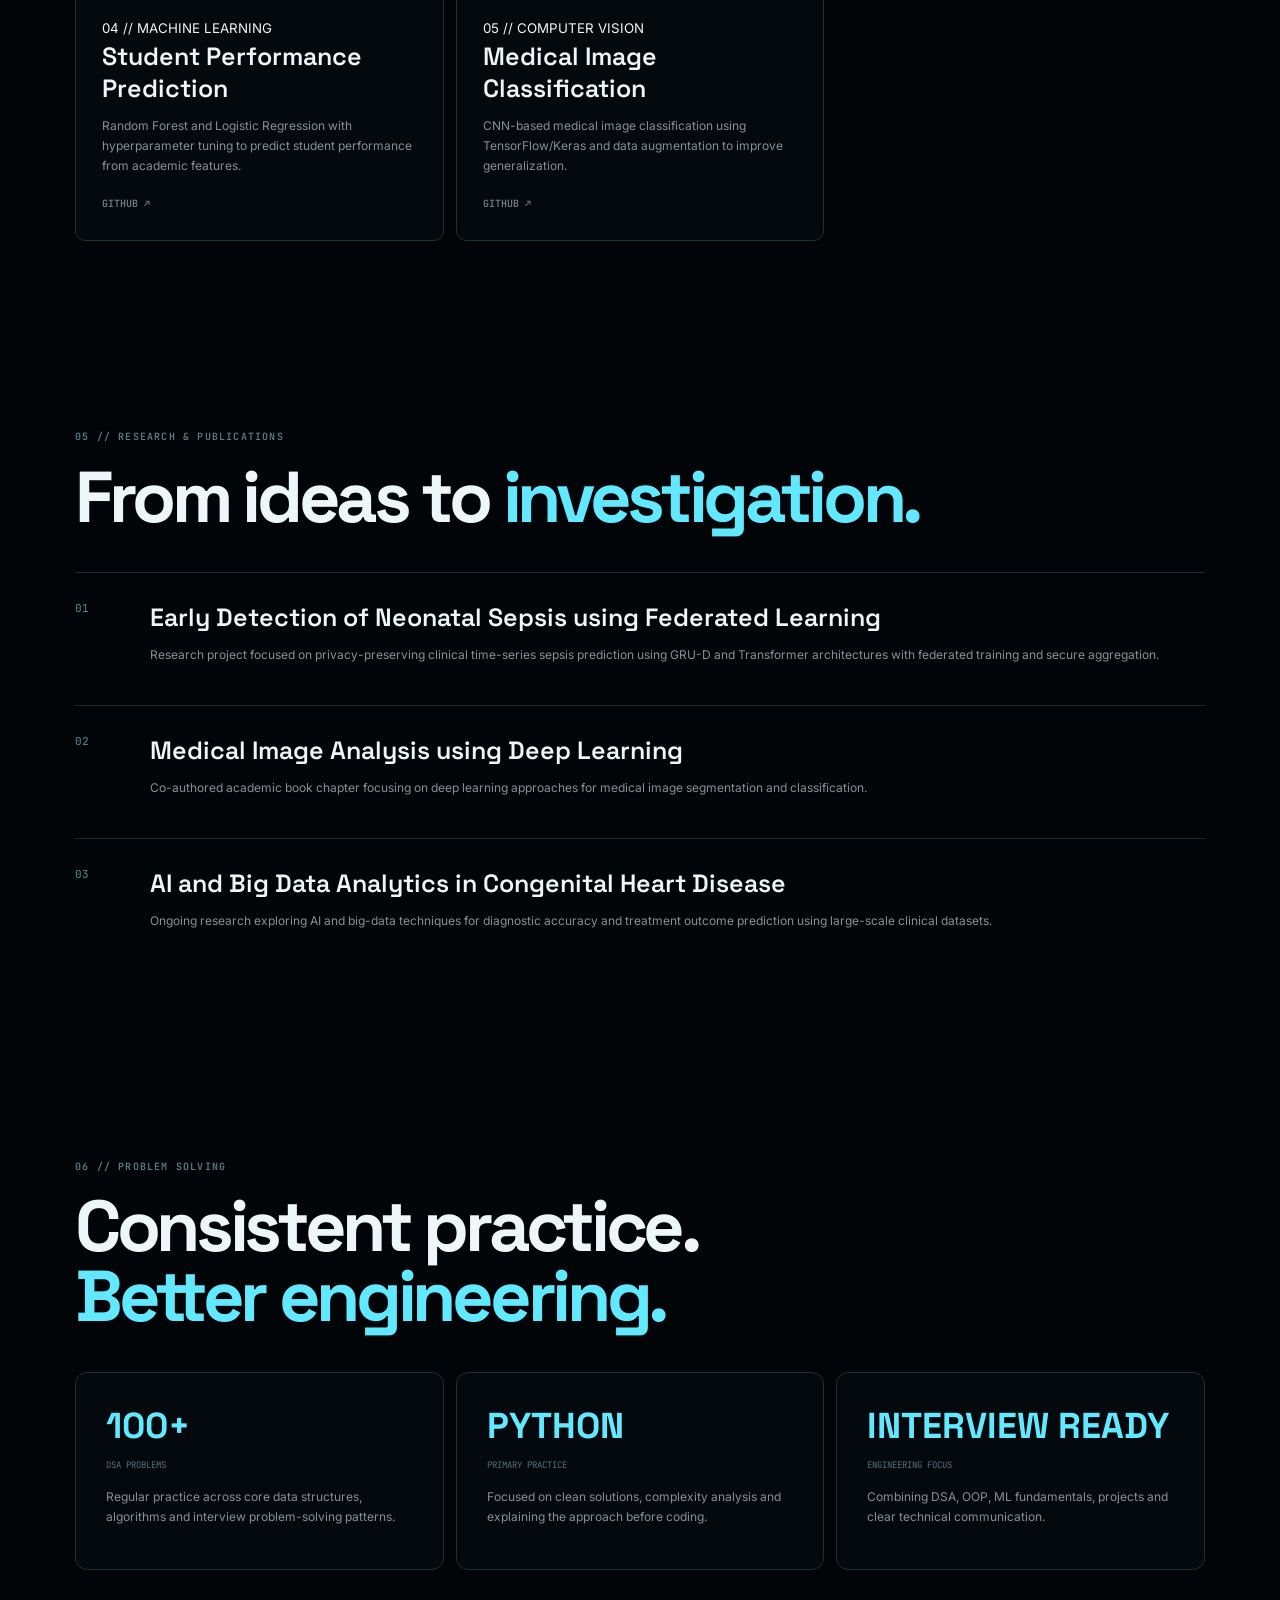
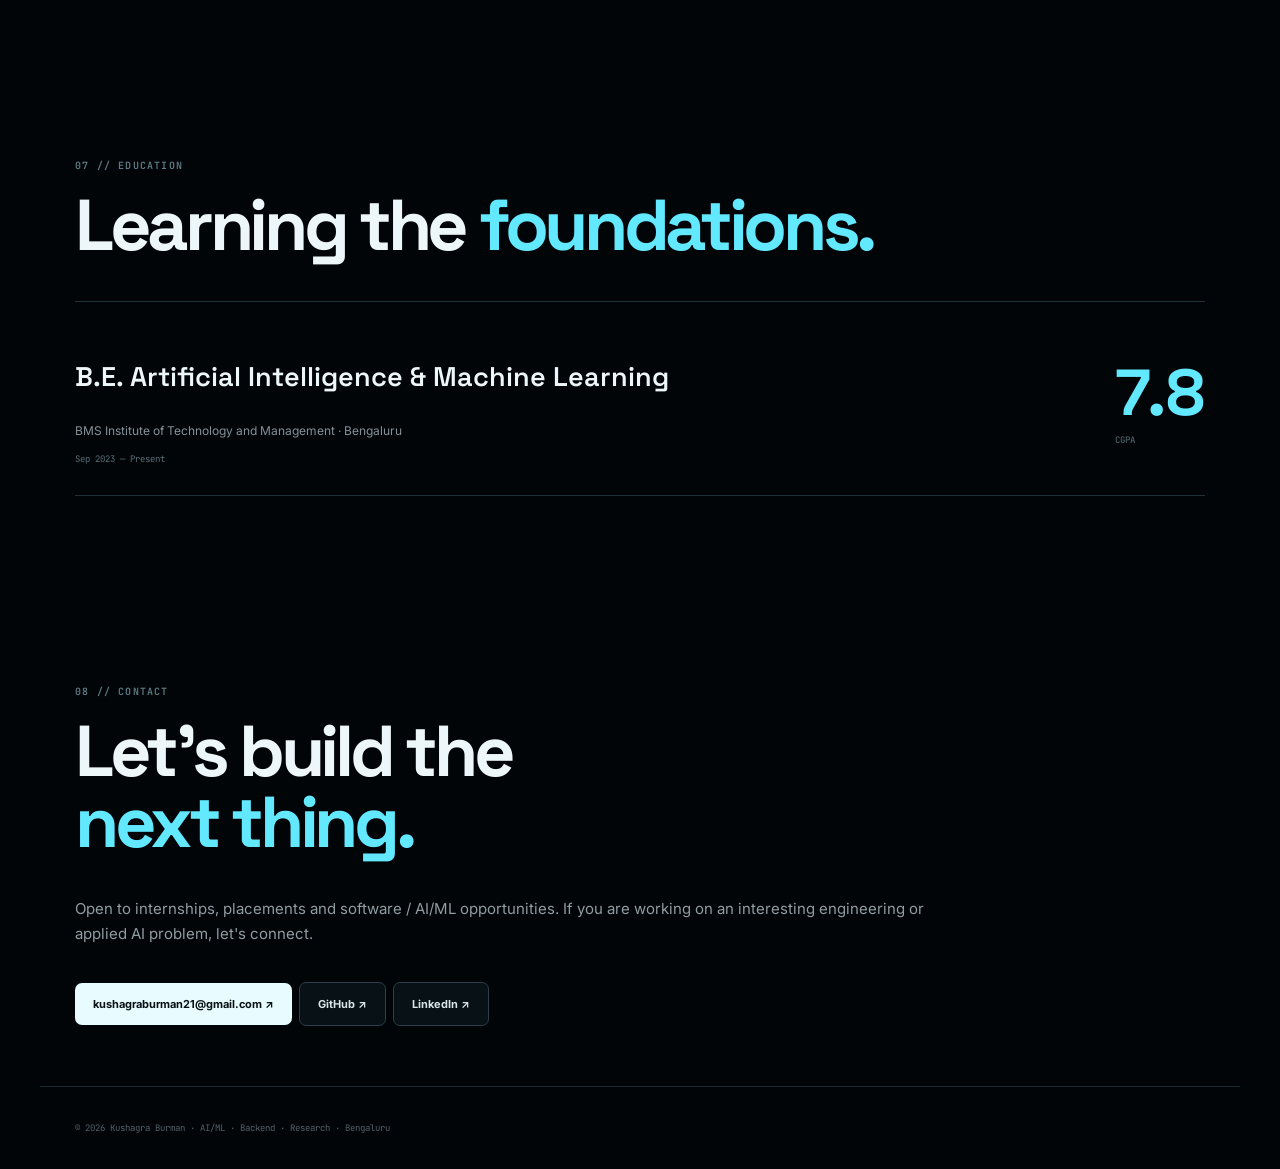
==== commit d5b45234: "Feature EstateIQ first in portfolio projects" ====
--- a/index.html
+++ b/index.html
@@ -26,8 +26,8 @@
 <section id="skills"><small>03 // TECHNICAL STACK</small><h2>Tools I use to <em>build.</em></h2><div class="grid"><article><b>PROGRAMMING</b><p>Python · C++ · Java</p></article><article><b>MACHINE LEARNING</b><p>PyTorch · TensorFlow · XGBoost · Scikit-learn · Transformers · Federated Learning</p></article><article><b>DATA SCIENCE</b><p>NumPy · Pandas · Matplotlib · SHAP · Model Calibration · Feature Engineering</p></article><article><b>BACKEND</b><p>FastAPI · REST APIs · WebSockets</p></article><article><b>DATABASES</b><p>MySQL · MongoDB</p></article><article><b>WEB & TOOLS</b><p>HTML · CSS · JavaScript · MERN Stack · GitHub · VS Code · Power BI</p></article></div></section>
 
 <section id="projects"><small>04 // SELECTED PROJECTS</small><h2>Problems solved.<br><em>Systems built.</em></h2>
-<article class="project-card codevector"><div class="project-image"></div><div class="project-content"><small>01 // BACKEND · DATABASE · PERFORMANCE</small><h3>CodeVector</h3><h4>High-Performance Product Catalog Engine</h4><p>A production-oriented product catalog backend focused on stable, efficient pagination across large and changing datasets. Uses cursor-based ordering and indexed database queries to avoid repeated scanning and consistency problems associated with deep OFFSET pagination.</p><div class="metrics"><b>200K+<small>PRODUCTS</small></b><b>CURSOR<small>PAGINATION</small></b><b>INDEXED<small>SQL</small></b><b>FASTAPI<small>BACKEND</small></b></div><a href="https://kushagra6922-codevector.hf.space" class="repo">LIVE DEMO ↗</a><a href="https://github.com/kushagra69yr/codevector" class="repo">GITHUB ↗</a></div></article>
-<article class="project-card estateiq"><div class="project-image"></div><div class="project-content"><small>02 // REAL ESTATE · WEB DEVELOPMENT · DATA</small><h3>EstateIQ</h3><h4>Intelligent Property Discovery Demo</h4><p>Responsive real-estate discovery demo with searchable sample listings, budget and bedroom filters, favorites, side-by-side comparison, and an illustrative property price estimator. The current demo uses browser-side sample data; a trained ML API and database are planned extensions.</p><div class="chips"><span>HTML</span><span>CSS</span><span>JavaScript</span><span>Responsive UI</span><span>Price Lab Demo</span></div><a href="https://kushagra69yr.github.io/estateiq/" class="repo">LIVE DEMO ↗</a><a href="https://github.com/kushagra69yr/kushagra69yr.github.io/tree/main/estateiq" class="repo">SOURCE & README ↗</a></div></article>
+<article class="project-card estateiq"><div class="project-image"></div><div class="project-content"><small>01 // REAL ESTATE · WEB DEVELOPMENT · DATA</small><h3>EstateIQ</h3><h4>Intelligent Property Discovery Demo</h4><p>Responsive real-estate discovery demo with searchable sample listings, budget and bedroom filters, favorites, side-by-side comparison, and an illustrative property price estimator. The current demo uses browser-side sample data; a trained ML API and database are planned extensions.</p><div class="chips"><span>HTML</span><span>CSS</span><span>JavaScript</span><span>Responsive UI</span><span>Price Lab Demo</span></div><a href="https://kushagra69yr.github.io/estateiq/" class="repo">LIVE DEMO ↗</a><a href="https://github.com/kushagra69yr/kushagra69yr.github.io/tree/main/estateiq" class="repo">SOURCE & README ↗</a></div></article>
+<article class="project-card codevector"><div class="project-image"></div><div class="project-content"><small>02 // BACKEND · DATABASE · PERFORMANCE</small><h3>CodeVector</h3><h4>High-Performance Product Catalog Engine</h4><p>A production-oriented product catalog backend focused on stable, efficient pagination across large and changing datasets. Uses cursor-based ordering and indexed database queries to avoid repeated scanning and consistency problems associated with deep OFFSET pagination.</p><div class="metrics"><b>200K+<small>PRODUCTS</small></b><b>CURSOR<small>PAGINATION</small></b><b>INDEXED<small>SQL</small></b><b>FASTAPI<small>BACKEND</small></b></div><a href="https://kushagra6922-codevector.hf.space" class="repo">LIVE DEMO ↗</a><a href="https://github.com/kushagra69yr/codevector" class="repo">GITHUB ↗</a></div></article>
 <article class="project-card goagro"><div class="project-image"></div><div class="project-content"><small>02 // AGRICULTURE · MACHINE LEARNING</small><h3>GOAgro</h3><h4>AI Smart Agriculture Platform</h4><p>ML-based agriculture platform combining crop recommendation, disease detection and pesticide suggestion modules. The crop workflow uses soil and environmental features, while pest classification uses image datasets and machine learning tooling.</p><div class="chips"><span>Random Forest</span><span>Scikit-learn</span><span>Computer Vision</span><span>Flask</span><span>Crop AI</span></div><a href="https://github.com/kushagra69yr/GOAgro" class="repo">GITHUB ↗</a></div></article>
 <article class="project-card sepsis"><div class="project-image"></div><div class="project-content"><small>03 // HEALTHCARE · PRIVACY-PRESERVING AI</small><h3>Neonatal Sepsis Detection</h3><h4>Federated Learning Research</h4><p>Privacy-preserving clinical time-series prediction system using a multi-client federated learning setup. Implemented GRU-D and Transformer-based models with secure aggregation and evaluated performance using AUROC and AUPRC.</p><div class="chips"><span>Transformer</span><span>GRU-D</span><span>Federated Learning</span><span>Secure Aggregation</span></div><a href="https://github.com/kushagra69yr/Neonatal-Sepsis" class="repo">GITHUB ↗</a></div></article>
 <div class="grid project-mini"><article><small>04 // MACHINE LEARNING</small><h3>Student Performance Prediction</h3><p>Random Forest and Logistic Regression with hyperparameter tuning to predict student performance from academic features.</p><a href="https://github.com/kushagra69yr" class="repo">GITHUB ↗</a></article><article><small>05 // COMPUTER VISION</small><h3>Medical Image Classification</h3><p>CNN-based medical image classification using TensorFlow/Keras and data augmentation to improve generalization.</p><a href="https://github.com/kushagra69yr" class="repo">GITHUB ↗</a></article></div></section>
